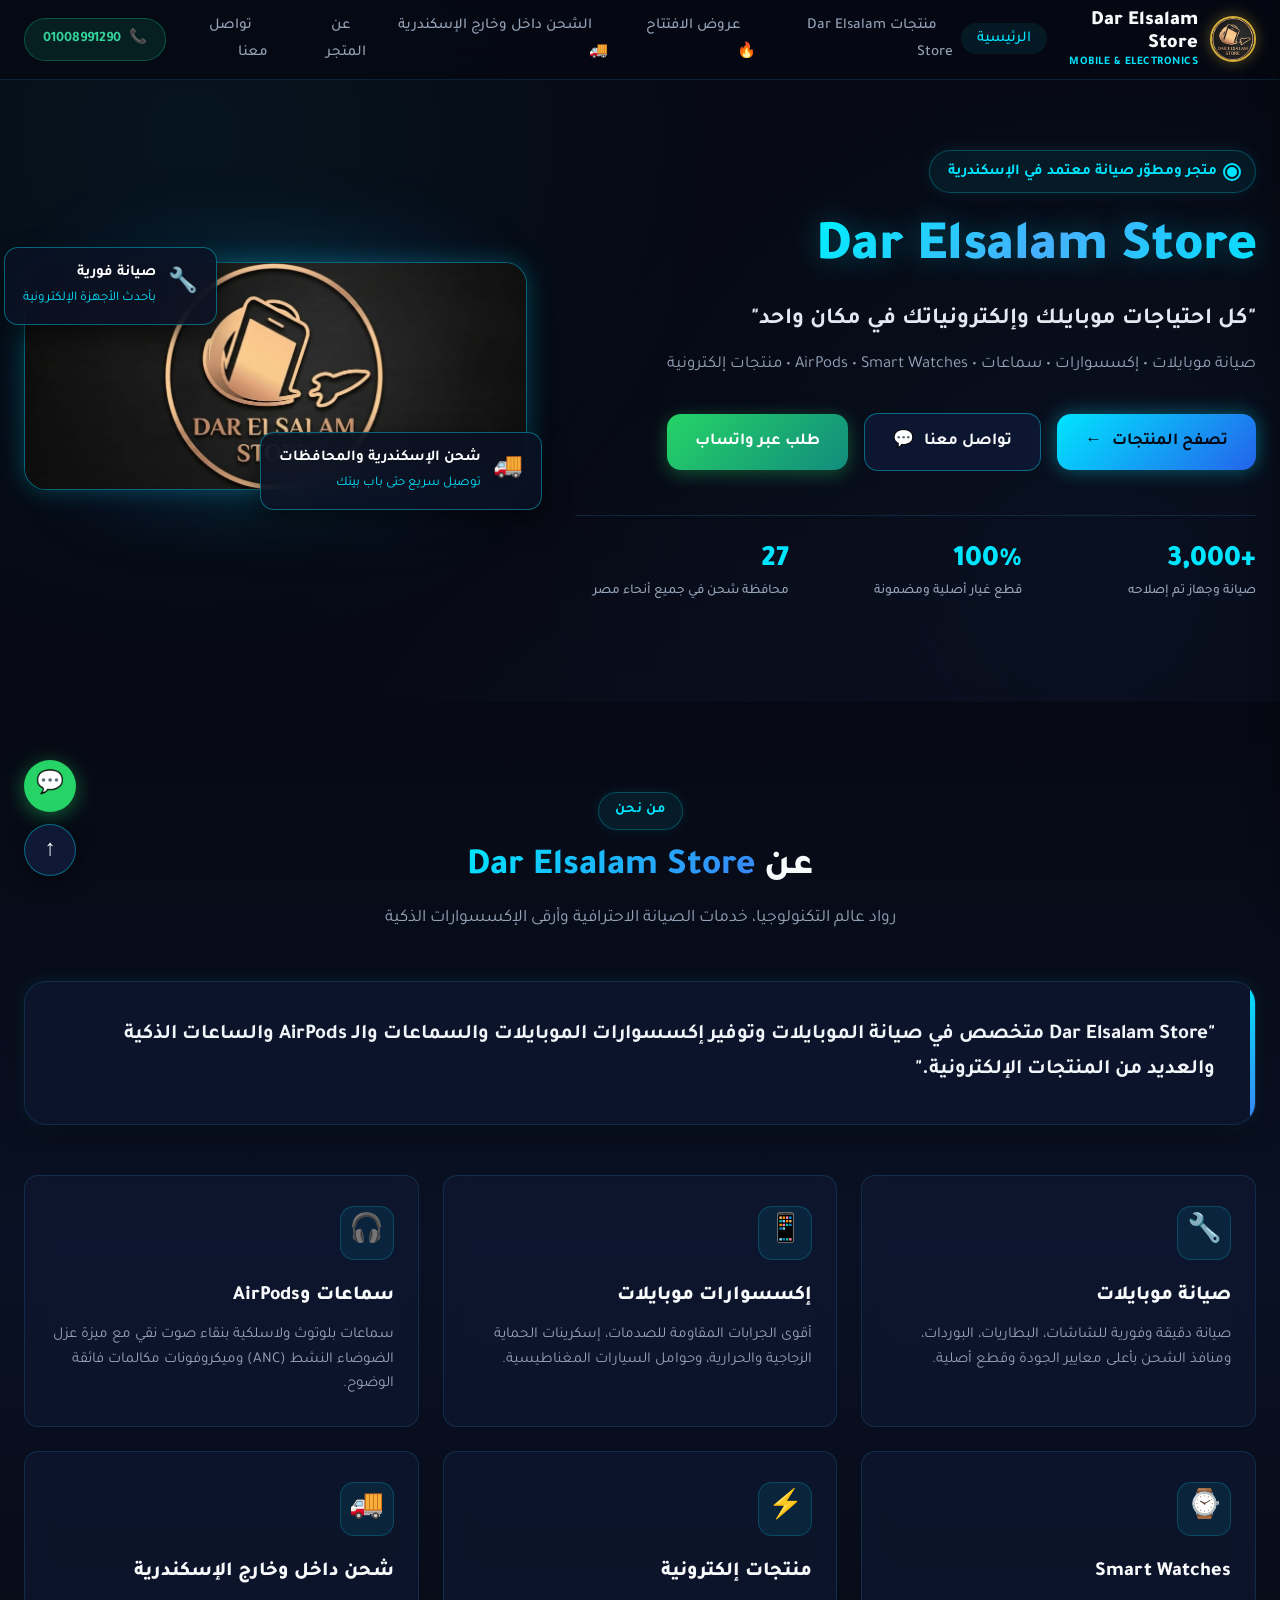
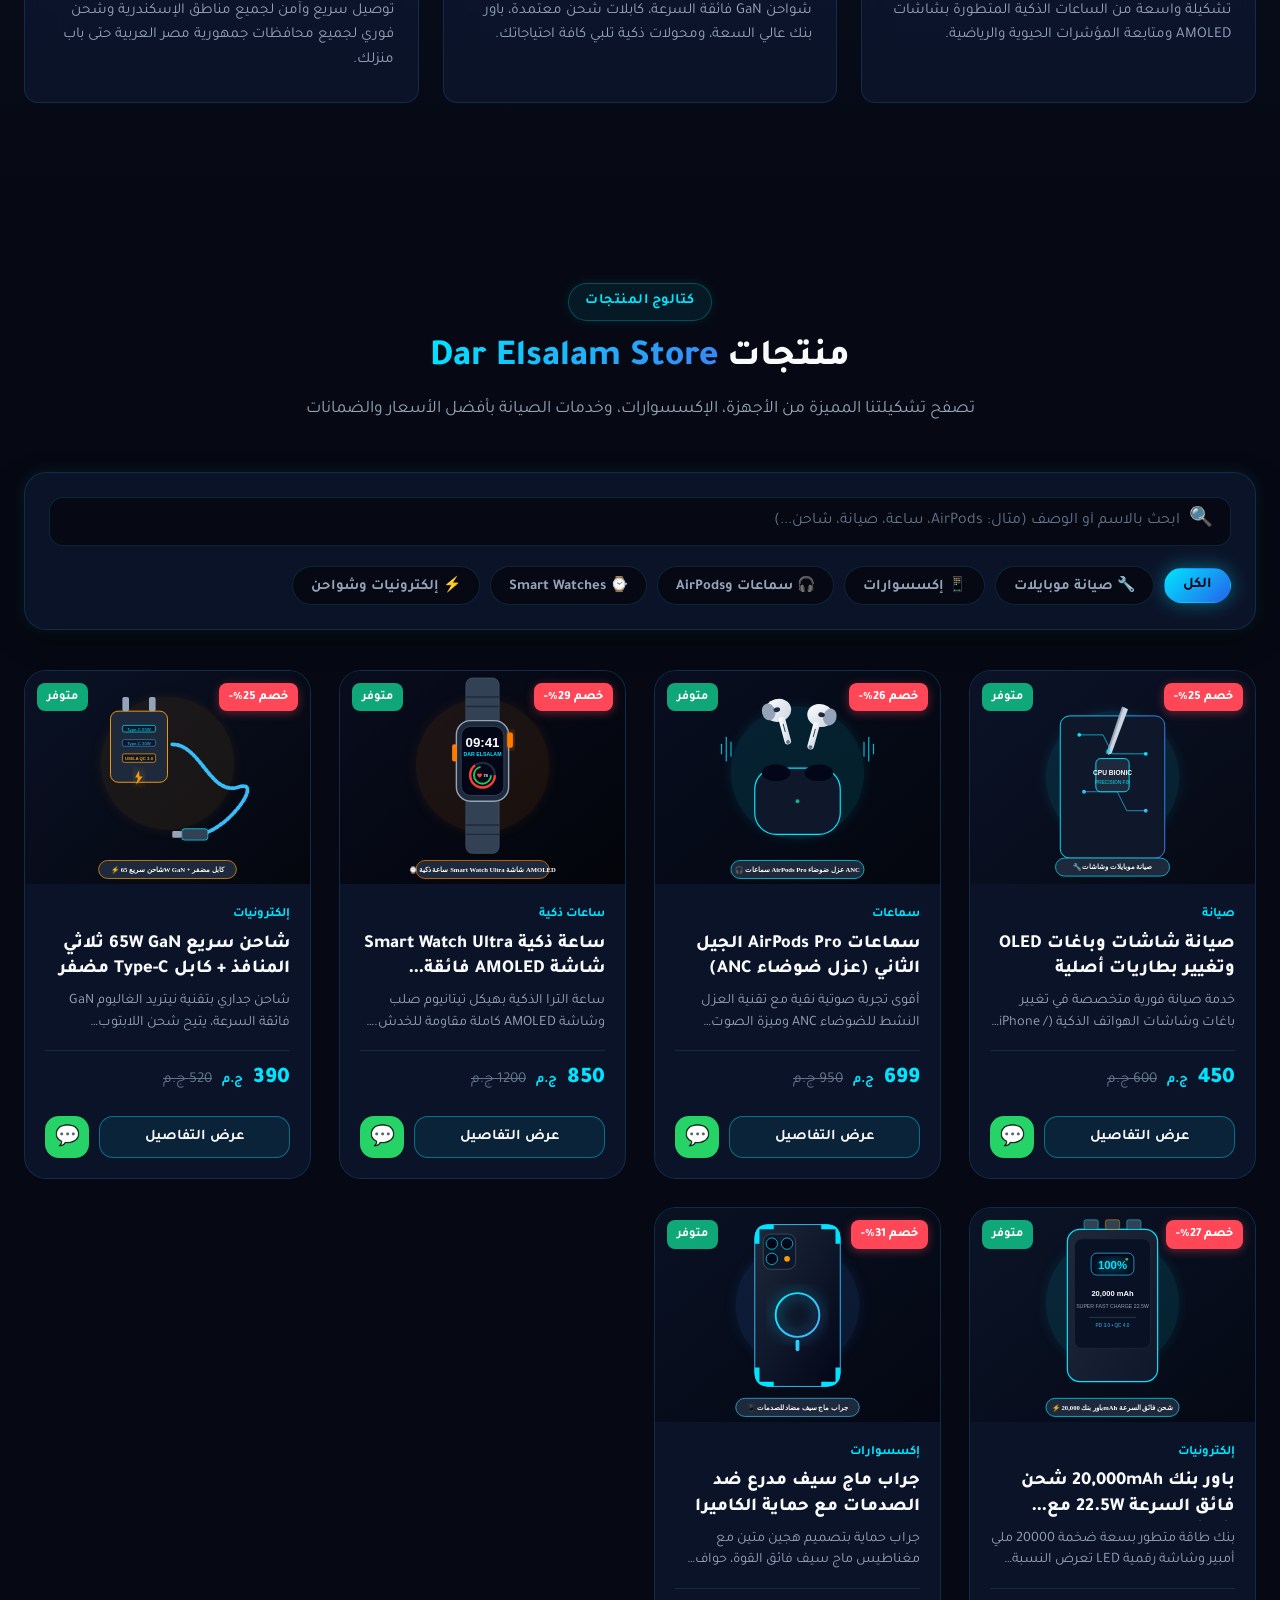
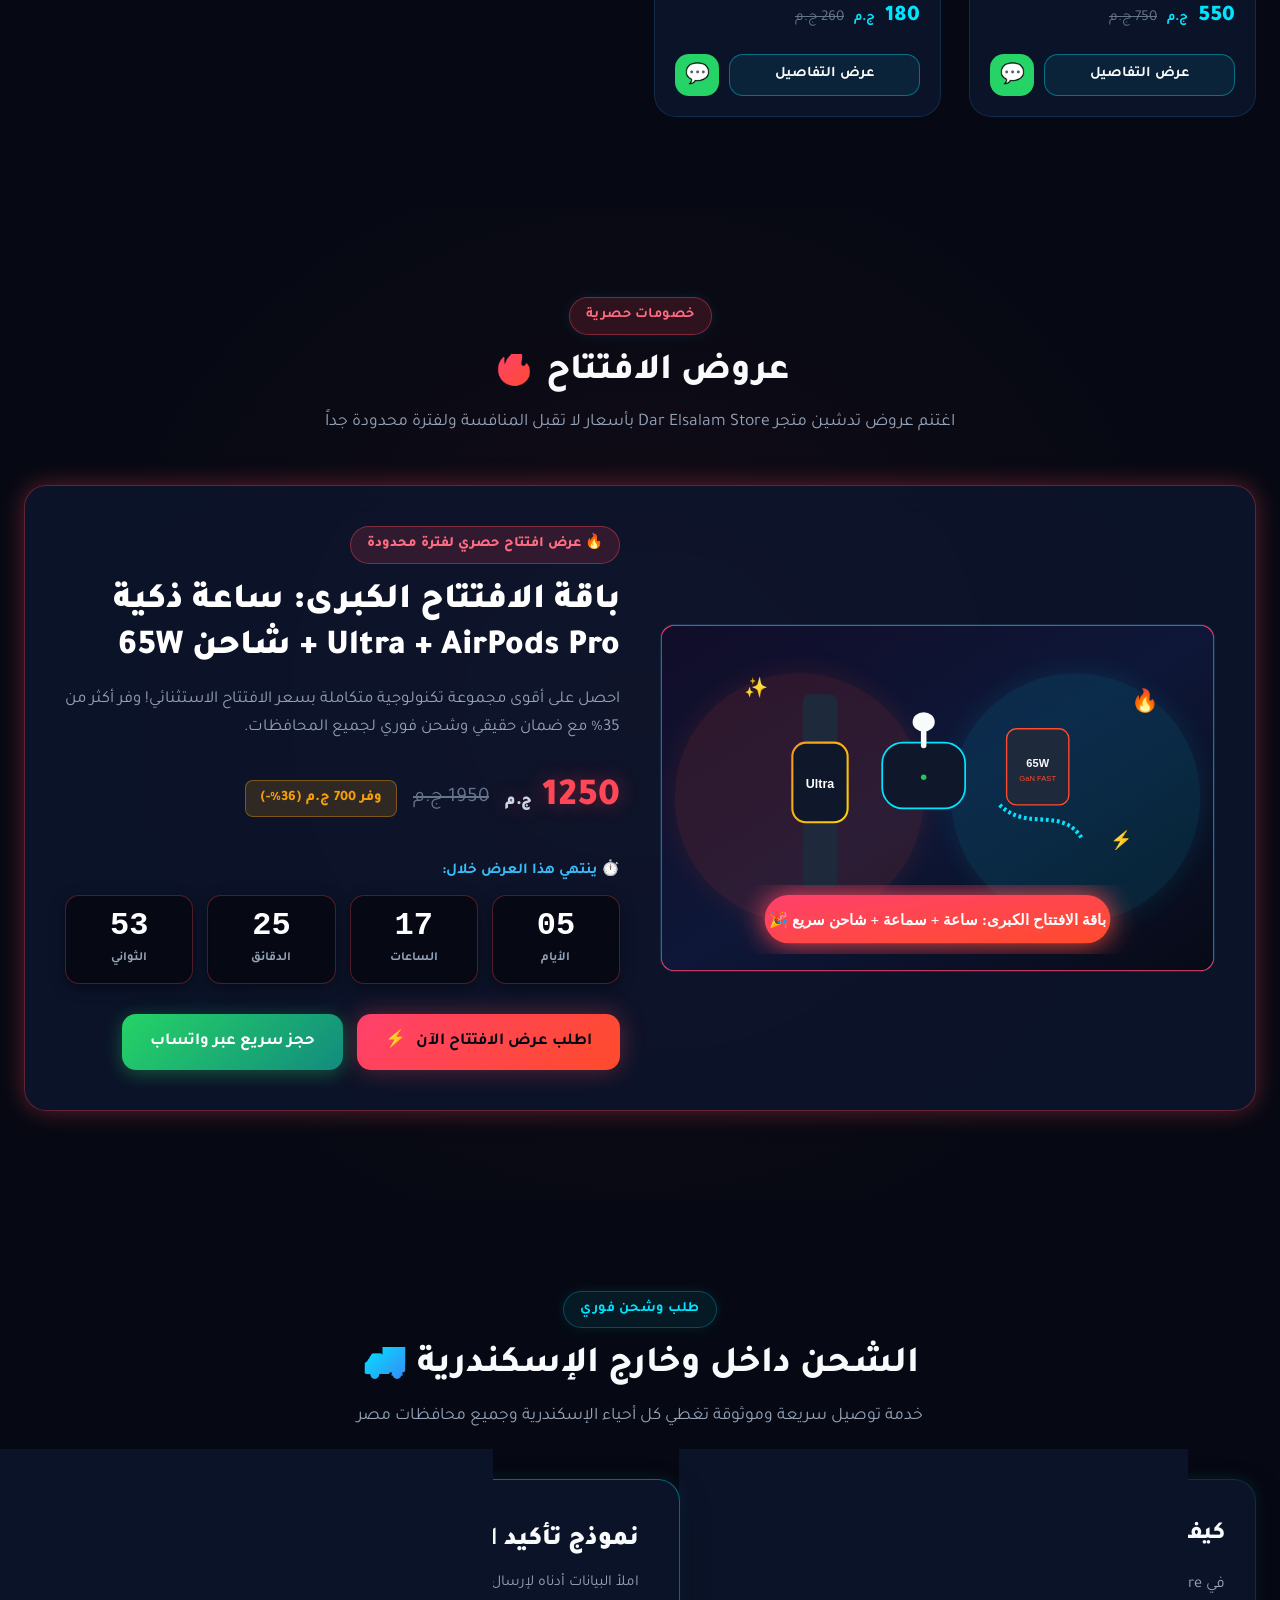
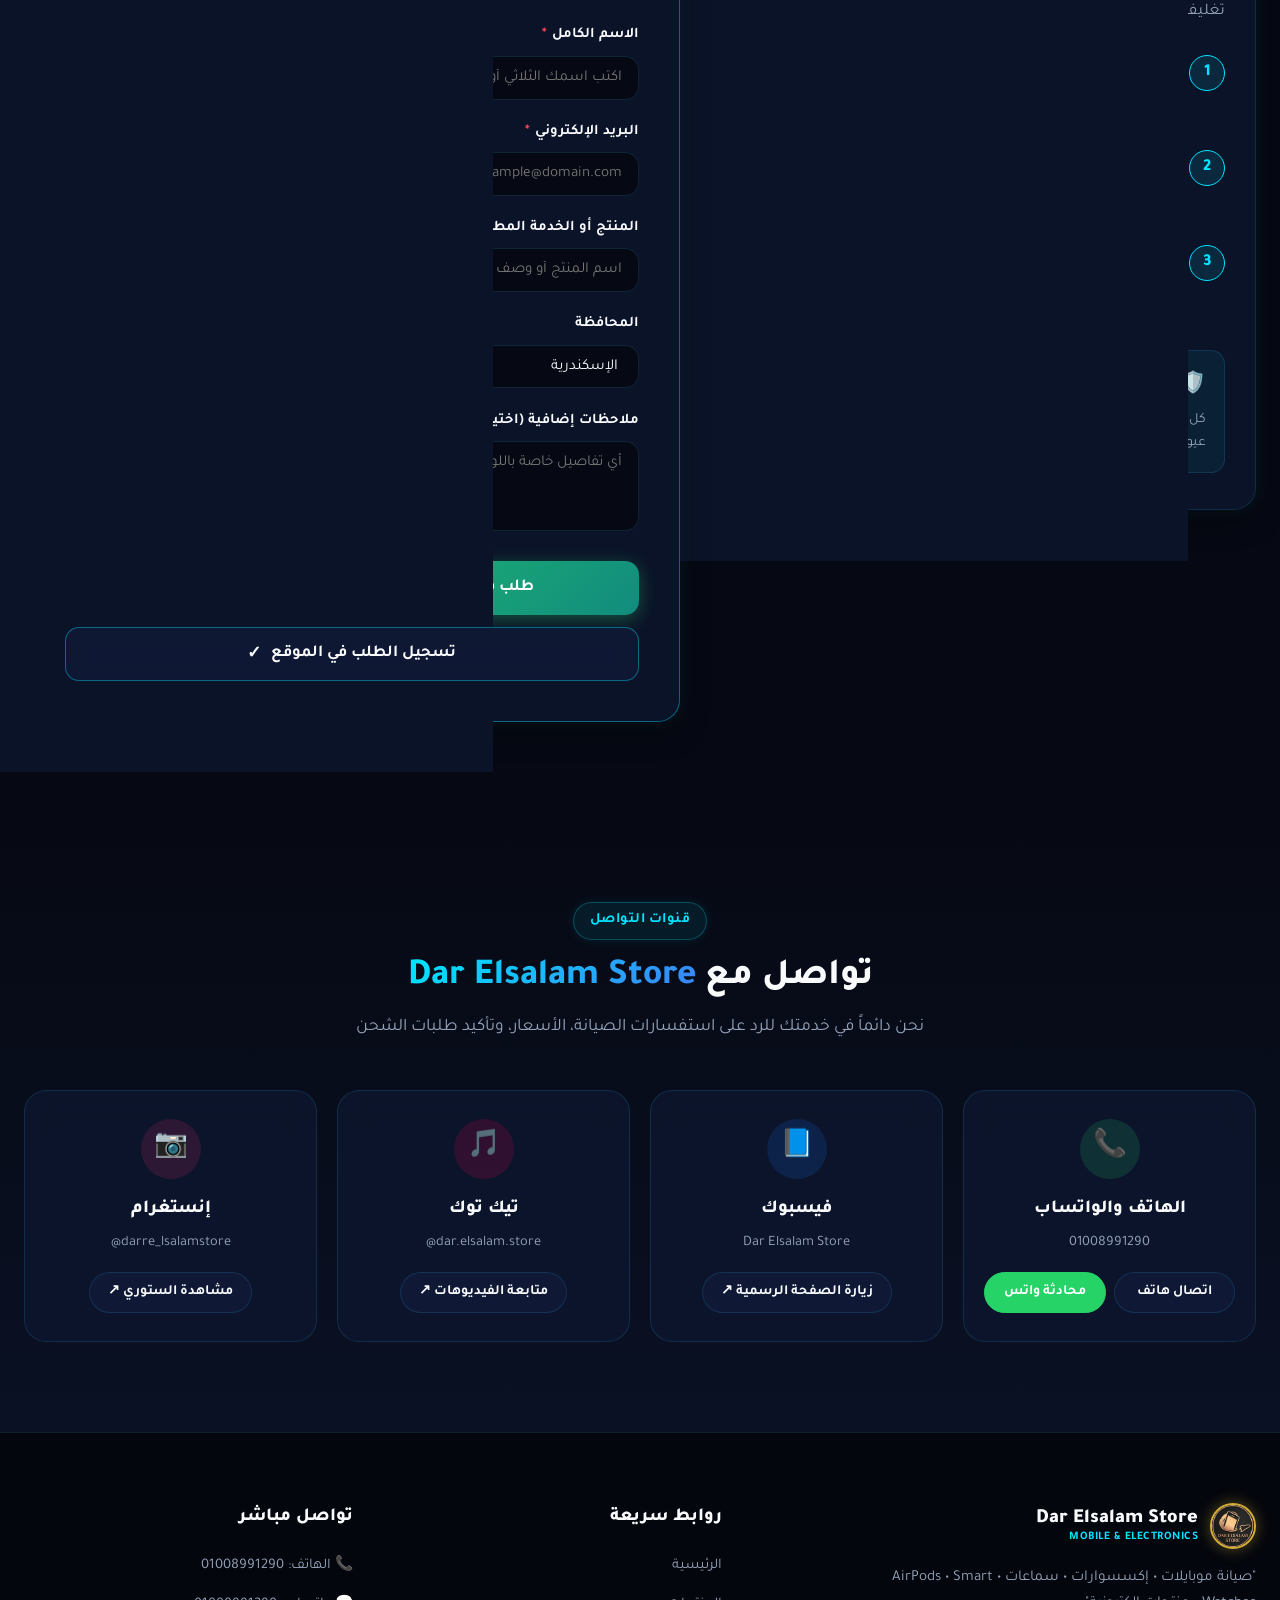
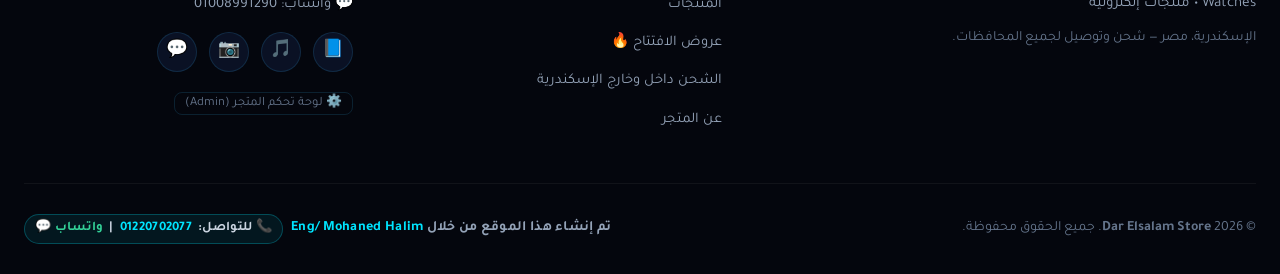
==== index.html @ 0872017d "Add files via upload" ====
<!DOCTYPE html>
<html lang="ar" dir="rtl">
<head>
  <meta charset="UTF-8">
  <meta name="viewport" content="width=device-width, initial-scale=1.0">
  <title>Dar Elsalam Store | صيانة موبايلات وإكسسوارات ومنتجات إلكترونية</title>
  <meta name="description" content="Dar Elsalam Store لصيانة الموبايلات وبيع الإكسسوارات والسماعات وAirPods والساعات الذكية والمنتجات الإلكترونية مع خدمة الشحن داخل وخارج الإسكندرية.">
  <meta name="keywords" content="صيانة موبايلات, إكسسوارات موبايل, سماعات, AirPods, ساعات ذكية, منتجات إلكترونية, الإسكندرية, دار السلام ستور, Dar Elsalam Store">
  <meta name="author" content="Dar Elsalam Store">
  <meta name="theme-color" content="#060913">

  <!-- Open Graph / Facebook / WhatsApp -->
  <meta property="og:type" content="website">
  <meta property="og:title" content="Dar Elsalam Store | متجر دار السلام للإلكترونيات وصيانة الموبايل">
  <meta property="og:description" content="كل احتياجات موبايلك وإلكترونياتك في مكان واحد. صيانة فورية، إكسسوارات، وساعات ذكية مع شحن فوري داخل وخارج الإسكندرية.">
  <meta property="og:image" content="images/logo.jpg">

  <!-- Favicon -->
  <link rel="icon" type="image/jpeg" href="images/logo-square.jpg">

  <!-- Main Stylesheet -->
  <link rel="stylesheet" href="style.css">
</head>
<body>

  <!-- ==================== STICKY HEADER & NAVIGATION ==================== -->
  <header class="site-header" id="siteHeader">
    <div class="container nav-container">
      
      <!-- Brand Logo -->
      <a href="#hero" class="brand-logo" aria-label="Dar Elsalam Store الرئيسية">
        <img src="images/logo-square.jpg" alt="Dar Elsalam Store Logo" class="brand-logo-img">
        <div class="brand-text">
          <span class="brand-title">Dar Elsalam Store</span>
          <span class="brand-subtitle">MOBILE &amp; ELECTRONICS</span>
        </div>
      </a>

      <!-- Desktop Navigation Menu -->
      <nav aria-label="القائمة الرئيسية">
        <ul class="nav-menu">
          <li><a href="#hero" class="nav-link active">الرئيسية</a></li>
          <li><a href="#products" class="nav-link">منتجات Dar Elsalam Store</a></li>
          <li><a href="#offers" class="nav-link">عروض الافتتاح 🔥</a></li>
          <li><a href="#shipping" class="nav-link">الشحن داخل وخارج الإسكندرية 🚚</a></li>
          <li><a href="#about" class="nav-link">عن المتجر</a></li>
          <li><a href="#contact" class="nav-link">تواصل معنا</a></li>
        </ul>
      </nav>

      <!-- Nav Call to Action & Hamburger -->
      <div class="nav-actions">
        <a href="tel:01008991290" class="btn-nav-call" title="اتصل بنا الآن">
          <span>📞</span>
          <span>01008991290</span>
        </a>
        <button class="hamburger-btn" id="hamburgerBtn" aria-label="فتح القائمة" aria-expanded="false">
          ☰
        </button>
      </div>

    </div>
  </header>

  <!-- Mobile Navigation Drawer -->
  <div class="mobile-nav-overlay" id="mobileNavOverlay"></div>
  <aside class="mobile-nav-drawer" id="mobileNavDrawer" aria-label="القائمة الجانبية للموبايل">
    <div class="mobile-nav-header">
      <div class="brand-logo">
        <img src="images/logo-square.jpg" alt="Dar Elsalam Store Logo" class="brand-logo-img" style="width: 38px; height: 38px;">
        <div class="brand-text">
          <span class="brand-title" style="font-size: 1.1rem;">Dar Elsalam</span>
          <span class="brand-subtitle">STORE</span>
        </div>
      </div>
      <button class="close-drawer-btn" id="closeDrawerBtn" aria-label="إغلاق القائمة">✕</button>
    </div>
    
    <ul class="mobile-nav-list">
      <li><a href="#hero" class="mobile-nav-link active">🏠 الرئيسية</a></li>
      <li><a href="#products" class="mobile-nav-link">📱 منتجات Dar Elsalam Store</a></li>
      <li><a href="#offers" class="mobile-nav-link">🔥 عروض الافتتاح</a></li>
      <li><a href="#shipping" class="mobile-nav-link">🚚 الشحن داخل وخارج الإسكندرية</a></li>
      <li><a href="#about" class="mobile-nav-link">ℹ️ عن المتجر</a></li>
      <li><a href="#contact" class="mobile-nav-link">💬 تواصل معنا</a></li>
      <li><a href="admin.html" class="mobile-nav-link" style="color: var(--accent-cyan); font-weight: 700;">⚙️ لوحة تحكم المتجر (Admin)</a></li>
    </ul>

    <div class="mobile-nav-footer">
      <a href="https://wa.me/201008991290" target="_blank" rel="noopener noreferrer" class="btn btn-whatsapp" style="width: 100%;">
        <span>واتساب المباشر</span>
      </a>
      <a href="tel:01008991290" class="btn btn-secondary" style="width: 100%;">
        <span>📞 01008991290</span>
      </a>
    </div>
  </aside>

  <!-- ==================== HERO SECTION ==================== -->
  <section class="hero-section" id="hero">
    <div class="container">
      <div class="hero-grid">
        
        <!-- Text & CTA Content -->
        <div class="hero-content">
          <div class="hero-badge-container">
            <span class="hero-pulse-dot"></span>
            <span class="hero-badge-text">متجر ومطوّر صيانة معتمد في الإسكندرية</span>
          </div>

          <h1 class="hero-title">
            <span class="hero-title-highlight">Dar Elsalam Store</span>
          </h1>

          <p class="hero-tagline">"كل احتياجات موبايلك وإلكترونياتك في مكان واحد"</p>

          <p class="hero-categories-pills">
            صيانة موبايلات • إكسسوارات • سماعات • AirPods • Smart Watches • منتجات إلكترونية
          </p>

          <div class="hero-cta-group">
            <a href="#products" class="btn btn-primary">
              <span>تصفح المنتجات</span>
              <span>←</span>
            </a>
            <a href="#contact" class="btn btn-secondary">
              <span>تواصل معنا</span>
              <span>💬</span>
            </a>
            <a href="https://wa.me/201008991290" target="_blank" rel="noopener noreferrer" class="btn btn-whatsapp" title="تواصل عبر الواتساب">
              <span>طلب عبر واتساب</span>
            </a>
          </div>

          <!-- Trust & Achievement Counters -->
          <div class="hero-stats">
            <div class="stat-item">
              <span class="stat-number" data-target="3000">+3,000</span>
              <span class="stat-label">صيانة وجهاز تم إصلاحه</span>
            </div>
            <div class="stat-item">
              <span class="stat-number">100%</span>
              <span class="stat-label">قطع غيار أصلية ومضمونة</span>
            </div>
            <div class="stat-item">
              <span class="stat-number">27</span>
              <span class="stat-label">محافظة شحن في جميع أنحاء مصر</span>
            </div>
          </div>
        </div>

        <!-- Shop Visual Showcase (Single swappable image point) -->
        <div class="hero-visual">
          <div class="hero-ambient-glow"></div>
          <div class="hero-image-wrapper">
            <!-- Official Store Brand Logo Banner -->
            <img 
              id="heroShopImage"
              src="images/logo.jpg" 
              alt="Dar Elsalam Store - الشعار الرسمي لمتجر دار السلام للإلكترونيات وصيانة الهواتف" 
              class="hero-main-img"
              loading="eager"
            >
          </div>

          <!-- Floating Interactive Badges -->
          <div class="hero-float-badge top-left">
            <span style="font-size: 1.5rem;">🔧</span>
            <div>
              <strong style="display:block; font-size: 0.95rem; color: #fff;">صيانة فورية</strong>
              <small style="color: var(--accent-cyan);">بأحدث الأجهزة الإلكترونية</small>
            </div>
          </div>

          <div class="hero-float-badge bottom-right">
            <span style="font-size: 1.5rem;">🚚</span>
            <div>
              <strong style="display:block; font-size: 0.95rem; color: #fff;">شحن الإسكندرية والمحافظات</strong>
              <small style="color: var(--accent-cyan);">توصيل سريع حتى باب بيتك</small>
            </div>
          </div>
        </div>

      </div>
    </div>
  </section>

  <!-- ==================== SHOP INFORMATION SECTION ==================== -->
  <section class="about-section" id="about">
    <div class="container">
      
      <div class="section-header">
        <span class="section-tag">من نحن</span>
        <h2 class="section-title">عن <span class="text-gradient">Dar Elsalam Store</span></h2>
        <p class="section-subtitle">رواد عالم التكنولوجيا، خدمات الصيانة الاحترافية وأرقى الإكسسوارات الذكية</p>
      </div>

      <!-- Main Summary Statement Box -->
      <div class="about-intro-box">
        <p class="about-intro-text">
          "Dar Elsalam Store متخصص في صيانة الموبايلات وتوفير إكسسوارات الموبايلات والسماعات والـ AirPods والساعات الذكية والعديد من المنتجات الإلكترونية."
        </p>
      </div>

      <!-- Feature Cards Grid -->
      <div class="about-features-grid">
        
        <div class="feature-card">
          <div class="feature-icon-box">🔧</div>
          <h3 class="feature-title">صيانة موبايلات</h3>
          <p class="feature-desc">صيانة دقيقة وفورية للشاشات، البطاريات، البوردات، ومنافذ الشحن بأعلى معايير الجودة وقطع أصلية.</p>
        </div>

        <div class="feature-card">
          <div class="feature-icon-box">📱</div>
          <h3 class="feature-title">إكسسوارات موبايلات</h3>
          <p class="feature-desc">أقوى الجرابات المقاومة للصدمات، إسكرينات الحماية الزجاجية والحرارية، وحوامل السيارات المغناطيسية.</p>
        </div>

        <div class="feature-card">
          <div class="feature-icon-box">🎧</div>
          <h3 class="feature-title">سماعات وAirPods</h3>
          <p class="feature-desc">سماعات بلوتوث ولاسلكية بنقاء صوت نقي مع ميزة عزل الضوضاء النشط (ANC) وميكروفونات مكالمات فائقة الوضوح.</p>
        </div>

        <div class="feature-card">
          <div class="feature-icon-box">⌚</div>
          <h3 class="feature-title">Smart Watches</h3>
          <p class="feature-desc">تشكيلة واسعة من الساعات الذكية المتطورة بشاشات AMOLED ومتابعة المؤشرات الحيوية والرياضية.</p>
        </div>

        <div class="feature-card">
          <div class="feature-icon-box">⚡</div>
          <h3 class="feature-title">منتجات إلكترونية</h3>
          <p class="feature-desc">شواحن GaN فائقة السرعة، كابلات شحن معتمدة، باور بنك عالي السعة، ومحولات ذكية تلبي كافة احتياجاتك.</p>
        </div>

        <div class="feature-card">
          <div class="feature-icon-box">🚚</div>
          <h3 class="feature-title">شحن داخل وخارج الإسكندرية</h3>
          <p class="feature-desc">توصيل سريع وآمن لجميع مناطق الإسكندرية وشحن فوري لجميع محافظات جمهورية مصر العربية حتى باب منزلك.</p>
        </div>

      </div>

    </div>
  </section>

  <!-- ==================== PRODUCTS CATALOG SECTION ==================== -->
  <section class="products-section" id="products">
    <div class="container">
      
      <div class="section-header">
        <span class="section-tag">كتالوج المنتجات</span>
        <h2 class="section-title">منتجات <span class="text-gradient">Dar Elsalam Store</span></h2>
        <p class="section-subtitle">تصفح تشكيلتنا المميزة من الأجهزة، الإكسسوارات، وخدمات الصيانة بأفضل الأسعار والضمانات</p>
      </div>

      <!-- Search & Filter Controls -->
      <div class="products-toolbar">
        <!-- Search Input -->
        <div class="search-box-wrapper">
          <span class="search-icon">🔍</span>
          <input 
            type="text" 
            id="productSearchInput" 
            class="search-input" 
            placeholder="ابحث بالاسم أو الوصف (مثال: AirPods، ساعة، صيانة، شاحن...)"
            aria-label="البحث عن منتج"
          >
        </div>

        <!-- Category Filter Pills -->
        <div class="category-filter-list" id="categoryPillList" role="tablist" aria-label="تصنيفات المنتجات">
          <button class="filter-pill active" data-category="all" role="tab">الكل</button>
          <button class="filter-pill" data-category="صيانة" role="tab">🔧 صيانة موبايلات</button>
          <button class="filter-pill" data-category="إكسسوارات" role="tab">📱 إكسسوارات</button>
          <button class="filter-pill" data-category="سماعات" role="tab">🎧 سماعات وAirPods</button>
          <button class="filter-pill" data-category="ساعات ذكية" role="tab">⌚ Smart Watches</button>
          <button class="filter-pill" data-category="إلكترونيات" role="tab">⚡ إلكترونيات وشواحن</button>
        </div>
      </div>

      <!-- Dynamic Products Grid (Rendered by JS) -->
      <div class="products-grid" id="productsGrid" aria-live="polite">
        <!-- Populated via script.js from localStorage/STORE_CONFIG -->
      </div>

      <!-- Empty State Container -->
      <div class="empty-state" id="emptyStateContainer" style="display: none;">
        <div class="empty-icon">🔍</div>
        <h3 class="empty-title">لم نجد منتجات مطابقة لبحثك</h3>
        <p class="empty-desc">جرب استخدام كلمات بحث مختلفة أو اضغط على تصنيف "الكل".</p>
        <button class="btn btn-secondary" id="resetFiltersBtn">إعادة ضبط الفلتر</button>
      </div>

    </div>
  </section>

  <!-- ==================== OPENING OFFERS SECTION ==================== -->
  <section class="offers-section" id="offers">
    <div class="container">
      
      <div class="section-header">
        <span class="section-tag" style="background: rgba(255, 71, 87, 0.15); border-color: rgba(255, 71, 87, 0.4); color: #ff6b81;">خصومات حصرية</span>
        <h2 class="section-title">عروض الافتتاح <span class="text-gradient" style="background: linear-gradient(135deg, #ff416c, #ff4b2b); -webkit-background-clip: text;">🔥</span></h2>
        <p class="section-subtitle">اغتنم عروض تدشين متجر Dar Elsalam Store بأسعار لا تقبل المنافسة ولفترة محدودة جداً</p>
      </div>

      <!-- Live Opening Offer Card -->
      <div class="offer-card" id="openingOfferCard">
        <div class="offer-grid">
          
          <!-- Offer Image / Media -->
          <div class="offer-visual-wrap">
            <img 
              id="offerBannerImg"
              src="images/offers/launch-offer.svg" 
              alt="عرض افتتاح Dar Elsalam Store" 
              class="hero-main-img"
              loading="lazy"
            >
          </div>

          <!-- Offer Information & Countdown -->
          <div class="offer-content">
            <div class="offer-badge-hot">
              <span>🔥 عرض افتتاح حصري لفترة محدودة</span>
            </div>

            <h3 class="offer-title" id="offerTitleText">باقة الافتتاح الكبرى: ساعة ذكية Ultra + AirPods Pro + شاحن 65W</h3>
            
            <p class="offer-description" id="offerDescriptionText">
              احصل على أقوى مجموعة تكنولوجية متكاملة بسعر الافتتاح الاستثنائي! وفر أكثر من 35% مع ضمان حقيقي وشحن فوري لجميع المحافظات.
            </p>

            <div class="offer-price-row">
              <span class="offer-new-price" id="offerNewPriceText">1,250 <small style="font-size: 1rem; color: #cbd5e1;">ج.م</small></span>
              <span class="offer-old-price" id="offerOldPriceText">1,950 ج.م</span>
              <span class="offer-save-badge" id="offerDiscountText">وفر 700 ج.م (36%-)</span>
            </div>

            <!-- Countdown Timer Container -->
            <div class="countdown-container" id="countdownArea">
              <div class="countdown-label">
                <span>⏱️ ينتهي هذا العرض خلال:</span>
              </div>
              <div class="countdown-timer" id="countdownTimerBox">
                <div class="timer-box">
                  <div class="timer-num" id="timerDays">00</div>
                  <div class="timer-unit">الأيام</div>
                </div>
                <div class="timer-box">
                  <div class="timer-num" id="timerHours">00</div>
                  <div class="timer-unit">الساعات</div>
                </div>
                <div class="timer-box">
                  <div class="timer-num" id="timerMinutes">00</div>
                  <div class="timer-unit">الدقائق</div>
                </div>
                <div class="timer-box">
                  <div class="timer-num" id="timerSeconds">00</div>
                  <div class="timer-unit">الثواني</div>
                </div>
              </div>
            </div>

            <!-- Notice displayed when countdown reaches 0 -->
            <div class="offer-expired-notice" id="offerExpiredNotice">
              <span style="font-size: 1.5rem; display: block; margin-bottom: 6px;">⏳</span>
              <strong>انتهى العرض</strong>
              <p style="font-size: 0.9rem; margin-top: 4px;">ترقبوا عروضنا الجديدة قريباً أو تواصلوا معنا للاستفسار عن التوفر.</p>
            </div>

            <!-- Action Buttons for Offer -->
            <div style="display: flex; gap: 14px; flex-wrap: wrap;">
              <a href="#shipping" class="btn btn-primary btn-offer-order" id="btnOfferOrder" style="background: linear-gradient(135deg, #ff416c, #ff4b2b); box-shadow: var(--glow-fire);">
                <span>اطلب عرض الافتتاح الآن</span>
                <span>⚡</span>
              </a>
              <a href="https://wa.me/201008991290?text=%D9%85%D8%B1%D8%AD%D8%A8%D8%A7%20Dar%20Elsalam%20Store%D8%8C%20%D8%A3%D8%B1%D9%8A%D8%AF%20%D8%AD%D8%AC%D8%B2%20%D8%B9%D8%B1%D8%B6%20%D8%A7%D9%84%D8%A7%D9%81%D8%AA%D8%AA%D8%A7%D8%AD%20%D8%A7%D9%84%D8%AD%D8%B5%D8%B1%D9%8A" target="_blank" rel="noopener noreferrer" class="btn btn-whatsapp">
                <span>حجز سريع عبر واتساب</span>
              </a>
            </div>

          </div>

        </div>
      </div>

    </div>
  </section>

  <!-- ==================== SHIPPING & ORDER FORM SECTION ==================== -->
  <section class="shipping-section" id="shipping">
    <div class="container">
      
      <div class="section-header">
        <span class="section-tag">طلب وشحن فوري</span>
        <h2 class="section-title">الشحن داخل وخارج الإسكندرية <span class="text-gradient">🚚</span></h2>
        <p class="section-subtitle">خدمة توصيل سريعة وموثوقة تغطي كل أحياء الإسكندرية وجميع محافظات مصر</p>
      </div>

      <div class="shipping-grid">
        
        <!-- Shipping Details & Guarantee Card -->
        <div class="shipping-info-card">
          <h3 class="shipping-info-title">كيف تتم معالجة وشحن طلبك؟</h3>
          <p class="shipping-info-desc">
            في Dar Elsalam Store نحرص على توصيل منتجاتك في أسرع وقت مع تغليف آمن وضمان الفحص عند الاستلام.
          </p>

          <div class="shipping-steps-list">
            <div class="shipping-step-item">
              <div class="step-number">1</div>
              <div class="step-details">
                <h4>داخل الإسكندرية</h4>
                <p>توصيل في نفس اليوم أو خلال 24 ساعة عبر مندوب المتجر المباشر مع إمكانية تجربة المنتج قبل الدفع.</p>
              </div>
            </div>

            <div class="shipping-step-item">
              <div class="step-number">2</div>
              <div class="step-details">
                <h4>جميع محافظات مصر</h4>
                <p>شحن سريع خلال 48 إلى 72 ساعة لجميع المحافظات (القاهرة، الجيزة، الدلتا، الصعيد، والقناة) عبر شركات الشحن المعتمدة.</p>
              </div>
            </div>

            <div class="shipping-step-item">
              <div class="step-number">3</div>
              <div class="step-details">
                <h4>خدمة استلام وتسليم الصيانة</h4>
                <p>نوفر خدمة استلام الموبايل من موقعك في الإسكندرية لصيانته وإعادته إليك جاهزاً مع فاتورة وضمان معتمد.</p>
              </div>
            </div>
          </div>

          <div style="margin-top: 30px; padding: 18px; border-radius: var(--radius-md); background: rgba(0, 229, 255, 0.06); border: 1px solid var(--border-subtle);">
            <div style="display: flex; align-items: center; gap: 10px; margin-bottom: 6px;">
              <span style="font-size: 1.3rem;">🛡️</span>
              <strong style="color: var(--accent-cyan);">ضمان المتجر الذهبي</strong>
            </div>
            <p style="font-size: 0.88rem; color: var(--text-secondary); line-height: 1.6;">
              كل منتج يخرج من المتجر يتم اختباره بعناية ومرفق معه فاتورة وضمان ضد عيوب الصناعة.
            </p>
          </div>
        </div>

        <!-- Professional Order Form -->
        <div class="order-form-card">
          <h3 class="form-header-title">نموذج تأكيد الطلب والشحن</h3>
          <p class="form-header-subtitle">املأ البيانات أدناه لإرسال طلبك فوراً أو إرساله مباشرة عبر الواتساب</p>

          <form id="orderForm" class="order-form" novalidate>
            
            <!-- Full Name (Required) -->
            <div class="form-group" id="groupFullName">
              <label for="orderFullName" class="form-label">
                <span>الاسم الكامل</span>
                <span class="required-star">*</span>
              </label>
              <input type="text" id="orderFullName" class="form-input" placeholder="اكتب اسمك الثلاثي أو الثنائي" required>
              <span class="form-error-msg">من فضلك أدخل الاسم الكامل</span>
            </div>

            <!-- Phone Number (Required) -->
            <div class="form-group" id="groupPhone">
              <label for="orderPhone" class="form-label">
                <span>رقم الهاتف</span>
                <span class="required-star">*</span>
              </label>
              <input type="tel" id="orderPhone" class="form-input" placeholder="01008991290" dir="ltr" style="text-align: right;" required>
              <span class="form-error-msg">من فضلك أدخل رقم هاتف صحيح (مثال: 01008991290)</span>
            </div>

            <!-- Email (Required) -->
            <div class="form-group" id="groupEmail">
              <label for="orderEmail" class="form-label">
                <span>البريد الإلكتروني</span>
                <span class="required-star">*</span>
              </label>
              <input type="email" id="orderEmail" class="form-input" placeholder="example@domain.com" dir="ltr" style="text-align: right;" required>
              <span class="form-error-msg">من فضلك أدخل بريد إلكتروني صحيح</span>
            </div>

            <!-- Quantity -->
            <div class="form-group" id="groupQuantity">
              <label for="orderQuantity" class="form-label">
                <span>الكمية</span>
              </label>
              <input type="number" id="orderQuantity" class="form-input" value="1" min="1" max="50">
            </div>

            <!-- Requested Product (Required) -->
            <div class="form-group full-width" id="groupProduct">
              <label for="orderProduct" class="form-label">
                <span>المنتج أو الخدمة المطلوبة</span>
                <span class="required-star">*</span>
              </label>
              <input type="text" id="orderProduct" class="form-input" placeholder="اسم المنتج أو وصف الصيانة المطلوبة (أو اختر من الكتالوج)" required>
              <span class="form-error-msg">من فضلك حدد المنتج المطلوب</span>
            </div>

            <!-- Governorate -->
            <div class="form-group" id="groupGov">
              <label for="orderGovernorate" class="form-label">
                <span>المحافظة</span>
              </label>
              <select id="orderGovernorate" class="form-select">
                <option value="الإسكندرية" selected>الإسكندرية</option>
                <option value="القاهرة">القاهرة</option>
                <option value="الجيزة">الجيزة</option>
                <option value="البحيرة">البحيرة</option>
                <option value="الغربية">الغربية</option>
                <option value="الدقهلية">الدقهلية</option>
                <option value="الشرقية">الشرقية</option>
                <option value="المنوفية">المنوفية</option>
                <option value="القليوبية">القليوبية</option>
                <option value="كفر الشيخ">كفر الشيخ</option>
                <option value="دمياط">دمياط</option>
                <option value="بورسعيد">بورسعيد</option>
                <option value="الإسماعيلية">الإسماعيلية</option>
                <option value="السويس">السويس</option>
                <option value="شمال سيناء">شمال سيناء</option>
                <option value="جنوب سيناء">جنوب سيناء</option>
                <option value="مطروح">مطروح</option>
                <option value="البحر الأحمر">البحر الأحمر</option>
                <option value="الوادي الجديد">الوادي الجديد</option>
                <option value="أسيوط">أسيوط</option>
                <option value="سوهاج">سوهاج</option>
                <option value="قنا">قنا</option>
                <option value="الأقصر">الأقصر</option>
                <option value="أسوان">أسوان</option>
                <option value="بني سويف">بني سويف</option>
                <option value="الفيوم">الفيوم</option>
                <option value="المنيا">المنيا</option>
              </select>
            </div>

            <!-- Detailed Address -->
            <div class="form-group" id="groupAddress">
              <label for="orderAddress" class="form-label">
                <span>العنوان بالتفصيل</span>
              </label>
              <input type="text" id="orderAddress" class="form-input" placeholder="المنطقة، اسم الشارع، رقم العقار">
            </div>

            <!-- Additional Notes -->
            <div class="form-group full-width" id="groupNotes">
              <label for="orderNotes" class="form-label">
                <span>ملاحظات إضافية (اختياري)</span>
              </label>
              <textarea id="orderNotes" class="form-textarea" placeholder="أي تفاصيل خاصة باللون، الموديل، وقت التوصيل المفضل أو مشكلة الصيانة..."></textarea>
            </div>

            <!-- Submit Action Buttons -->
            <div class="form-submit-row">
              <button type="button" id="btnSubmitWhatsApp" class="btn btn-whatsapp btn-form-whatsapp">
                <span>طلب فوري ومباشر عبر واتساب (01008991290)</span>
                <span>💬</span>
              </button>
              
              <button type="submit" id="btnSubmitLocal" class="btn btn-secondary">
                <span>تسجيل الطلب في الموقع</span>
                <span>✓</span>
              </button>
            </div>

          </form>

        </div>

      </div>

    </div>
  </section>

  <!-- ==================== CONTACT & SOCIAL LINKS SECTION ==================== -->
  <section class="contact-section" id="contact">
    <div class="container">
      
      <div class="section-header">
        <span class="section-tag">قنوات التواصل</span>
        <h2 class="section-title">تواصل مع <span class="text-gradient">Dar Elsalam Store</span></h2>
        <p class="section-subtitle">نحن دائماً في خدمتك للرد على استفسارات الصيانة، الأسعار، وتأكيد طلبات الشحن</p>
      </div>

      <div class="contact-grid">
        
        <!-- Phone & WhatsApp Card -->
        <div class="contact-card whatsapp-card">
          <div class="contact-icon-circle whatsapp-icon-bg">📞</div>
          <h3 class="contact-platform">الهاتف والواتساب</h3>
          <p class="contact-handle">01008991290</p>
          <div style="display: flex; gap: 8px; margin-top: auto; width: 100%;">
            <a href="tel:01008991290" class="contact-action-btn" style="flex: 1;">اتصال هاتف</a>
            <a href="https://wa.me/201008991290" target="_blank" rel="noopener noreferrer" class="contact-action-btn" style="flex: 1; background: #25d366; color: #fff; border-color: #25d366;">محادثة واتس</a>
          </div>
        </div>

        <!-- Facebook Card -->
        <div class="contact-card facebook-card">
          <div class="contact-icon-circle facebook-icon-bg">📘</div>
          <h3 class="contact-platform">فيسبوك</h3>
          <p class="contact-handle">Dar Elsalam Store</p>
          <a href="https://www.facebook.com/share/1CyNiEFztG/" target="_blank" rel="noopener noreferrer" class="contact-action-btn">
            زيارة الصفحة الرسمية ↗
          </a>
        </div>

        <!-- TikTok Card -->
        <div class="contact-card tiktok-card">
          <div class="contact-icon-circle tiktok-icon-bg">🎵</div>
          <h3 class="contact-platform">تيك توك</h3>
          <p class="contact-handle">@dar.elsalam.store</p>
          <a href="https://www.tiktok.com/@dar.elsalam.store" target="_blank" rel="noopener noreferrer" class="contact-action-btn">
            متابعة الفيديوهات ↗
          </a>
        </div>

        <!-- Instagram Card -->
        <div class="contact-card instagram-card">
          <div class="contact-icon-circle instagram-icon-bg">📷</div>
          <h3 class="contact-platform">إنستغرام</h3>
          <p class="contact-handle">@darre_lsalamstore</p>
          <a href="https://www.instagram.com/darre_lsalamstore?utm_source=qr&amp;stkn=aDl4OXQ3eTl4a20=" target="_blank" rel="noopener noreferrer" class="contact-action-btn">
            مشاهدة الستوري ↗
          </a>
        </div>

      </div>

    </div>
  </section>

  <!-- ==================== FOOTER ==================== -->
  <footer class="site-footer">
    <div class="container">
      
      <div class="footer-top">
        
        <!-- Brand Summary Column -->
        <div>
          <div class="brand-logo">
            <img src="images/logo-square.jpg" alt="Dar Elsalam Store Logo" class="brand-logo-img">
            <div class="brand-text">
              <span class="brand-title">Dar Elsalam Store</span>
              <span class="brand-subtitle">MOBILE &amp; ELECTRONICS</span>
            </div>
          </div>
          <p class="footer-brand-desc">
            "صيانة موبايلات • إكسسوارات • سماعات • AirPods • Smart Watches • منتجات إلكترونية"
          </p>
          <p style="font-size: 0.88rem; color: var(--text-muted); margin-top: 10px;">
            الإسكندرية، مصر — شحن وتوصيل لجميع المحافظات.
          </p>
        </div>

        <!-- Quick Links Column -->
        <div>
          <h4 class="footer-col-title">روابط سريعة</h4>
          <ul class="footer-links">
            <li><a href="#hero" class="footer-link">الرئيسية</a></li>
            <li><a href="#products" class="footer-link">المنتجات</a></li>
            <li><a href="#offers" class="footer-link">عروض الافتتاح 🔥</a></li>
            <li><a href="#shipping" class="footer-link">الشحن داخل وخارج الإسكندرية</a></li>
            <li><a href="#about" class="footer-link">عن المتجر</a></li>
          </ul>
        </div>

        <!-- Contact & Social Column -->
        <div>
          <h4 class="footer-col-title">تواصل مباشر</h4>
          <ul class="footer-links">
            <li><a href="tel:01008991290" class="footer-link">📞 الهاتف: 01008991290</a></li>
            <li><a href="https://wa.me/201008991290" target="_blank" rel="noopener noreferrer" class="footer-link">💬 واتساب: 01008991290</a></li>
          </ul>
          <div class="footer-social-icons">
            <a href="https://www.facebook.com/share/1CyNiEFztG/" target="_blank" rel="noopener noreferrer" class="social-icon-btn" title="Facebook" aria-label="فيسبوك">📘</a>
            <a href="https://www.tiktok.com/@dar.elsalam.store" target="_blank" rel="noopener noreferrer" class="social-icon-btn" title="TikTok" aria-label="تيك توك">🎵</a>
            <a href="https://www.instagram.com/darre_lsalamstore?utm_source=qr&amp;stkn=aDl4OXQ3eTl4a20=" target="_blank" rel="noopener noreferrer" class="social-icon-btn" title="Instagram" aria-label="إنستغرام">📷</a>
            <a href="https://wa.me/201008991290" target="_blank" rel="noopener noreferrer" class="social-icon-btn" title="WhatsApp" aria-label="واتساب">💬</a>
          </div>
          <div style="margin-top: 18px;">
            <a href="admin.html" class="admin-shortcut-btn" title="لوحة التحكم">⚙️ لوحة تحكم المتجر (Admin)</a>
          </div>
        </div>

      </div>

      <!-- Bottom Credits -->
      <div class="footer-bottom">
        <div class="footer-copy">
          &copy; <span id="currentYear"></span> <strong>Dar Elsalam Store</strong>. جميع الحقوق محفوظة.
        </div>
        <div class="footer-credit">
          <span>تم إنشاء هذا الموقع من خلال <strong>Eng/ Mohaned Halim</strong></span>
          <span class="dev-contact-badge">
            <span>📞 للتواصل:</span>
            <a href="tel:01220702077" class="dev-phone-link" dir="ltr" title="اتصال مباشر">01220702077</a>
            <span>|</span>
            <a href="https://wa.me/201220702077" target="_blank" rel="noopener noreferrer" class="dev-wa-link" title="محادثة واتساب مباشرة">واتساب 💬</a>
          </span>
        </div>
      </div>

    </div>
  </footer>

  <!-- ==================== PRODUCT DETAILS MODAL ==================== -->
  <div class="modal-backdrop" id="productModal" role="dialog" aria-modal="true" aria-hidden="true">
    <div class="modal-container">
      <button class="modal-close-btn" id="modalCloseBtn" aria-label="إغلاق النافذة">✕</button>
      <div class="modal-body">
        
        <!-- Modal Image Container -->
        <div class="modal-img-wrap">
          <img id="modalProductImg" src="" alt="صورة المنتج" class="modal-img">
        </div>

        <!-- Modal Details Info -->
        <div class="modal-details">
          <span class="modal-category" id="modalProductCategory">التصنيف</span>
          <h3 class="modal-title" id="modalProductName">اسم المنتج</h3>

          <div class="modal-price-row">
            <span class="modal-price" id="modalProductPrice">0 ج.م</span>
            <span class="modal-old-price" id="modalProductOldPrice"></span>
            <span class="badge-stock in-stock" id="modalProductStock">متوفر في المتجر</span>
          </div>

          <p class="modal-description" id="modalProductDescription">وصف المنتج الكامل...</p>

          <h4 class="modal-spec-title">أبرز المواصفات والمميزات:</h4>
          <ul class="modal-features-list" id="modalProductFeatures">
            <!-- Populated dynamically via JS -->
          </ul>

          <div class="modal-actions">
            <button class="btn btn-whatsapp" id="modalOrderWhatsAppBtn" style="width: 100%;">
              <span>اطلب هذا المنتج عبر واتساب</span>
              <span>💬</span>
            </button>
            <button class="btn btn-secondary" id="modalFillFormBtn" style="width: 100%;">
              <span>الانتقال لنموذج الشحن السريع</span>
              <span>🚚</span>
            </button>
          </div>

        </div>

      </div>
    </div>
  </div>

  <!-- ==================== FLOATING QUICK BUTTONS ==================== -->
  <div class="floating-actions">
    <!-- Floating WhatsApp Button -->
    <a href="https://wa.me/201008991290" target="_blank" rel="noopener noreferrer" class="floating-btn btn-float-whatsapp" title="تواصل عبر الواتساب" aria-label="واتساب">
      💬
    </a>
    <!-- Scroll To Top Button -->
    <button class="floating-btn btn-scroll-top" id="scrollTopBtn" title="العودة لأعلى الصفحة" aria-label="لأعلى الصفحة">
      ↑
    </button>
  </div>

  <!-- Toast Notification Container -->
  <div class="toast-container" id="toastContainer"></div>

  <!-- Main JavaScript File -->
  <script src="script.js"></script>
</body>
</html>
---- style.css ----
/* ==========================================================================
   DAR ELSALAM STORE - Official Stylesheet (Pure CSS3)
   Aesthetic: Premium Futuristic Cyber-Tech / Dark Navy & Glowing Cyan
   Language & Layout: Arabic Native RTL (Right-to-Left)
   No external frameworks (Pure Vanilla CSS)
   ========================================================================== */

/* --- 1. Fonts & Custom Properties (CSS Variables) --- */
@import url('https://fonts.googleapis.com/css2?family=Tajawal:wght@300;400;500;700;800;900&display=swap');

:root {
  /* Color Palette */
  --bg-primary: #060913;
  --bg-secondary: #0a1124;
  --bg-tertiary: #0f1936;
  --bg-card: rgba(14, 23, 49, 0.75);
  --bg-card-hover: rgba(20, 33, 70, 0.9);
  --bg-glass: rgba(10, 17, 36, 0.85);

  /* Modern Accents & Glowing Colors */
  --accent-cyan: #00e5ff;
  --accent-cyan-light: #67e8f9;
  --accent-blue: #3b82f6;
  --accent-electric: #2563eb;
  --accent-indigo: #6366f1;
  --accent-fire: #ff4757;
  --accent-gold: #f59e0b;
  --accent-green: #10b981;

  /* Typography Colors */
  --text-primary: #f8fafc;
  --text-secondary: #94a3b8;
  --text-muted: #64748b;
  --text-cyan: #38bdf8;

  /* Glassmorphic Borders & Highlights */
  --border-subtle: rgba(56, 189, 248, 0.15);
  --border-accent: rgba(0, 229, 255, 0.4);
  --border-glow: rgba(0, 229, 255, 0.7);

  /* Shadows & Glows */
  --glow-cyan: 0 0 25px rgba(0, 229, 255, 0.25);
  --glow-card: 0 10px 30px -5px rgba(0, 0, 0, 0.5), 0 0 15px rgba(0, 229, 255, 0.1);
  --glow-button: 0 0 20px rgba(0, 229, 255, 0.4);
  --glow-fire: 0 0 25px rgba(255, 71, 87, 0.35);

  /* Layout & Dimensions */
  --header-height: 80px;
  --container-max-width: 1280px;
  --radius-sm: 8px;
  --radius-md: 14px;
  --radius-lg: 22px;
  --radius-full: 9999px;

  /* Transitions */
  --transition-fast: 0.2s ease;
  --transition-normal: 0.3s cubic-bezier(0.4, 0, 0.2, 1);
  --transition-slow: 0.5s cubic-bezier(0.4, 0, 0.2, 1);
}

/* --- 2. CSS Reset & Global Layout --- */
*, *::before, *::after {
  box-sizing: border-box;
  margin: 0;
  padding: 0;
  -webkit-tap-highlight-color: transparent;
}

html {
  direction: rtl;
  text-align: right;
  scroll-behavior: smooth;
  font-size: 16px;
}

body {
  font-family: 'Tajawal', -apple-system, BlinkMacSystemFont, 'Segoe UI', Roboto, 'Noto Sans Arabic', sans-serif;
  background-color: var(--bg-primary);
  background-image: 
    radial-gradient(circle at 15% 15%, rgba(0, 229, 255, 0.05) 0%, transparent 40%),
    radial-gradient(circle at 85% 65%, rgba(59, 130, 246, 0.06) 0%, transparent 45%),
    radial-gradient(circle at 50% 90%, rgba(99, 102, 241, 0.04) 0%, transparent 40%);
  background-attachment: fixed;
  color: var(--text-primary);
  line-height: 1.65;
  overflow-x: hidden;
  min-height: 100vh;
}

/* Custom Scrollbar */
::-webkit-scrollbar {
  width: 10px;
}
::-webkit-scrollbar-track {
  background: var(--bg-primary);
}
::-webkit-scrollbar-thumb {
  background: var(--bg-tertiary);
  border-radius: var(--radius-full);
  border: 2px solid var(--bg-primary);
}
::-webkit-scrollbar-thumb:hover {
  background: var(--accent-blue);
}

a {
  color: inherit;
  text-decoration: none;
  transition: color var(--transition-fast);
}

button {
  cursor: pointer;
  border: none;
  outline: none;
  font-family: inherit;
  background: none;
}

img, svg {
  display: block;
  max-width: 100%;
  height: auto;
}

/* Containers */
.container {
  width: 100%;
  max-width: var(--container-max-width);
  margin-left: auto;
  margin-right: auto;
  padding-left: 24px;
  padding-right: 24px;
}

/* Section Header Typography */
.section-header {
  text-align: center;
  margin-bottom: 48px;
  position: relative;
}

.section-tag {
  display: inline-flex;
  align-items: center;
  gap: 8px;
  padding: 6px 16px;
  border-radius: var(--radius-full);
  background: rgba(0, 229, 255, 0.08);
  border: 1px solid rgba(0, 229, 255, 0.25);
  color: var(--accent-cyan);
  font-size: 0.9rem;
  font-weight: 700;
  margin-bottom: 14px;
  letter-spacing: 0.5px;
  box-shadow: 0 0 12px rgba(0, 229, 255, 0.1);
}

.section-title {
  font-size: 2.3rem;
  font-weight: 800;
  color: var(--text-primary);
  margin-bottom: 12px;
  line-height: 1.3;
}

.section-title .text-gradient {
  background: linear-gradient(135deg, var(--accent-cyan) 0%, var(--accent-blue) 100%);
  -webkit-background-clip: text;
  -webkit-text-fill-color: transparent;
}

.section-subtitle {
  font-size: 1.1rem;
  color: var(--text-secondary);
  max-width: 680px;
  margin: 0 auto;
}

/* --- 3. Sticky Navigation Bar --- */
.site-header {
  position: sticky;
  top: 0;
  left: 0;
  right: 0;
  height: var(--header-height);
  background: rgba(6, 9, 19, 0.85);
  backdrop-filter: blur(18px);
  -webkit-backdrop-filter: blur(18px);
  border-bottom: 1px solid var(--border-subtle);
  z-index: 1000;
  transition: background-color var(--transition-normal), border-color var(--transition-normal);
}

.site-header.scrolled {
  background: rgba(6, 9, 19, 0.95);
  border-bottom: 1px solid var(--border-accent);
  box-shadow: 0 4px 20px rgba(0, 0, 0, 0.6);
}

.nav-container {
  display: flex;
  align-items: center;
  justify-content: space-between;
  height: 100%;
}

/* Brand Logo */
.brand-logo {
  display: flex;
  align-items: center;
  gap: 12px;
  font-weight: 800;
  font-size: 1.35rem;
  color: var(--text-primary);
}

.logo-badge {
  width: 44px;
  height: 44px;
  border-radius: var(--radius-md);
  background: linear-gradient(135deg, var(--accent-cyan) 0%, var(--accent-electric) 100%);
  display: flex;
  align-items: center;
  justify-content: center;
  font-size: 1.4rem;
  box-shadow: var(--glow-button);
  transition: transform var(--transition-normal);
}

.brand-logo-img {
  width: 46px;
  height: 46px;
  border-radius: 50%;
  object-fit: cover;
  border: 2px solid #d4af37;
  box-shadow: 0 0 15px rgba(212, 175, 55, 0.4);
  transition: transform var(--transition-normal), box-shadow var(--transition-normal);
  background-color: #060913;
  flex-shrink: 0;
}

.brand-logo:hover .logo-badge {
  transform: rotate(-10deg) scale(1.05);
}

.brand-logo:hover .brand-logo-img {
  transform: rotate(6deg) scale(1.08);
  box-shadow: 0 0 25px rgba(212, 175, 55, 0.65);
}

.brand-text {
  display: flex;
  flex-direction: column;
  line-height: 1.15;
}

.brand-title {
  font-weight: 900;
  color: var(--text-primary);
  font-size: 1.25rem;
}

.brand-subtitle {
  font-size: 0.72rem;
  color: var(--accent-cyan);
  font-weight: 600;
  letter-spacing: 0.5px;
}

/* Desktop Nav Menu */
.nav-menu {
  display: flex;
  align-items: center;
  list-style: none;
  gap: 8px;
}

.nav-link {
  padding: 8px 16px;
  border-radius: var(--radius-full);
  font-weight: 500;
  color: var(--text-secondary);
  font-size: 0.95rem;
  transition: all var(--transition-fast);
  position: relative;
}

.nav-link:hover, .nav-link.active {
  color: var(--accent-cyan);
  background: rgba(0, 229, 255, 0.08);
}

.nav-actions {
  display: flex;
  align-items: center;
  gap: 12px;
}

.btn-nav-call {
  display: inline-flex;
  align-items: center;
  gap: 8px;
  padding: 9px 18px;
  border-radius: var(--radius-full);
  background: rgba(16, 185, 129, 0.12);
  border: 1px solid rgba(16, 185, 129, 0.35);
  color: #34d399;
  font-weight: 700;
  font-size: 0.9rem;
  transition: all var(--transition-fast);
}

.btn-nav-call:hover {
  background: #10b981;
  color: #ffffff;
  box-shadow: 0 0 15px rgba(16, 185, 129, 0.4);
  transform: translateY(-2px);
}

/* Hamburger Menu Button */
.hamburger-btn {
  display: none;
  width: 44px;
  height: 44px;
  border-radius: var(--radius-md);
  background: var(--bg-tertiary);
  border: 1px solid var(--border-subtle);
  color: var(--text-primary);
  align-items: center;
  justify-content: center;
  font-size: 1.3rem;
  transition: all var(--transition-fast);
}

.hamburger-btn:hover {
  background: rgba(0, 229, 255, 0.1);
  border-color: var(--accent-cyan);
}

/* Mobile Nav Drawer */
.mobile-nav-overlay {
  position: fixed;
  inset: 0;
  background: rgba(3, 5, 12, 0.7);
  backdrop-filter: blur(8px);
  z-index: 1050;
  opacity: 0;
  pointer-events: none;
  transition: opacity var(--transition-normal);
}

.mobile-nav-overlay.open {
  opacity: 1;
  pointer-events: auto;
}

.mobile-nav-drawer {
  position: fixed;
  top: 0;
  bottom: 0;
  right: -320px;
  width: 300px;
  background: var(--bg-secondary);
  border-left: 1px solid var(--border-subtle);
  z-index: 1100;
  padding: 30px 24px;
  display: flex;
  flex-direction: column;
  box-shadow: -10px 0 30px rgba(0, 0, 0, 0.7);
  transition: right var(--transition-normal);
  overflow-y: auto;
}

.mobile-nav-drawer.open {
  right: 0;
}

.mobile-nav-header {
  display: flex;
  align-items: center;
  justify-content: space-between;
  margin-bottom: 30px;
  padding-bottom: 16px;
  border-bottom: 1px solid var(--border-subtle);
}

.close-drawer-btn {
  width: 36px;
  height: 36px;
  border-radius: var(--radius-sm);
  background: var(--bg-tertiary);
  color: var(--text-secondary);
  display: flex;
  align-items: center;
  justify-content: center;
  font-size: 1.2rem;
  transition: all var(--transition-fast);
}

.close-drawer-btn:hover {
  color: var(--text-primary);
  background: var(--accent-fire);
}

.mobile-nav-list {
  list-style: none;
  display: flex;
  flex-direction: column;
  gap: 12px;
}

.mobile-nav-link {
  display: flex;
  align-items: center;
  gap: 12px;
  padding: 12px 16px;
  border-radius: var(--radius-md);
  color: var(--text-secondary);
  font-weight: 600;
  font-size: 1rem;
  transition: all var(--transition-fast);
}

.mobile-nav-link:hover, .mobile-nav-link.active {
  background: rgba(0, 229, 255, 0.1);
  color: var(--accent-cyan);
  border-right: 3px solid var(--accent-cyan);
}

.mobile-nav-footer {
  margin-top: auto;
  padding-top: 24px;
  border-top: 1px solid var(--border-subtle);
  display: flex;
  flex-direction: column;
  gap: 12px;
}

/* --- 4. Hero Section --- */
.hero-section {
  position: relative;
  padding: 70px 0 100px;
  overflow: hidden;
}

.hero-grid {
  display: grid;
  grid-template-columns: 1.15fr 0.85fr;
  align-items: center;
  gap: 48px;
}

.hero-badge-container {
  display: inline-flex;
  align-items: center;
  gap: 10px;
  padding: 8px 18px;
  background: rgba(0, 229, 255, 0.07);
  border: 1px solid rgba(0, 229, 255, 0.25);
  border-radius: var(--radius-full);
  margin-bottom: 24px;
  box-shadow: 0 0 16px rgba(0, 229, 255, 0.1);
}

.hero-pulse-dot {
  width: 10px;
  height: 10px;
  background-color: var(--accent-cyan);
  border-radius: 50%;
  position: relative;
}

.hero-pulse-dot::after {
  content: '';
  position: absolute;
  inset: -4px;
  border-radius: 50%;
  border: 2px solid var(--accent-cyan);
  animation: pulseRipple 1.8s infinite;
}

@keyframes pulseRipple {
  0% { transform: scale(0.8); opacity: 1; }
  100% { transform: scale(2.2); opacity: 0; }
}

.hero-badge-text {
  font-size: 0.95rem;
  font-weight: 700;
  color: var(--accent-cyan);
}

.hero-title {
  font-size: 3.5rem;
  font-weight: 900;
  line-height: 1.2;
  margin-bottom: 20px;
  letter-spacing: -0.5px;
}

.hero-title-highlight {
  background: linear-gradient(135deg, #00f2fe 0%, #4facfe 50%, #00e5ff 100%);
  -webkit-background-clip: text;
  -webkit-text-fill-color: transparent;
  display: inline-block;
  text-shadow: 0 0 30px rgba(0, 229, 255, 0.3);
}

.hero-tagline {
  font-size: 1.45rem;
  font-weight: 700;
  color: #e2e8f0;
  margin-bottom: 14px;
  line-height: 1.4;
}

.hero-categories-pills {
  font-size: 1.05rem;
  color: var(--text-secondary);
  line-height: 1.7;
  margin-bottom: 34px;
  max-width: 620px;
}

.hero-cta-group {
  display: flex;
  align-items: center;
  flex-wrap: wrap;
  gap: 16px;
  margin-bottom: 44px;
}

/* Buttons */
.btn {
  display: inline-flex;
  align-items: center;
  justify-content: center;
  gap: 10px;
  padding: 14px 28px;
  border-radius: var(--radius-md);
  font-weight: 700;
  font-size: 1.05rem;
  transition: all var(--transition-normal);
  text-align: center;
}

.btn-primary {
  background: linear-gradient(135deg, var(--accent-cyan) 0%, var(--accent-electric) 100%);
  color: #040814;
  box-shadow: var(--glow-button);
}

.btn-primary:hover {
  transform: translateY(-3px);
  box-shadow: 0 0 30px rgba(0, 229, 255, 0.6);
  color: #020617;
}

.btn-secondary {
  background: rgba(15, 25, 54, 0.8);
  border: 1px solid var(--border-accent);
  color: var(--text-primary);
  backdrop-filter: blur(10px);
}

.btn-secondary:hover {
  background: rgba(0, 229, 255, 0.12);
  border-color: var(--accent-cyan);
  color: var(--accent-cyan);
  transform: translateY(-3px);
}

.btn-whatsapp {
  background: linear-gradient(135deg, #25d366 0%, #128c7e 100%);
  color: #ffffff;
  box-shadow: 0 4px 18px rgba(37, 211, 102, 0.35);
}

.btn-whatsapp:hover {
  box-shadow: 0 6px 24px rgba(37, 211, 102, 0.55);
  transform: translateY(-3px);
}

/* Hero Stats Bar */
.hero-stats {
  display: grid;
  grid-template-columns: repeat(3, 1fr);
  gap: 20px;
  padding-top: 28px;
  border-top: 1px solid var(--border-subtle);
}

.stat-item {
  display: flex;
  flex-direction: column;
}

.stat-number {
  font-size: 1.85rem;
  font-weight: 900;
  color: var(--accent-cyan);
  line-height: 1.2;
}

.stat-label {
  font-size: 0.85rem;
  color: var(--text-secondary);
  font-weight: 500;
}

/* Hero Visual / Image Showcase */
.hero-visual {
  position: relative;
}

.hero-image-wrapper {
  position: relative;
  border-radius: var(--radius-lg);
  overflow: hidden;
  border: 1px solid var(--border-accent);
  box-shadow: var(--glow-cyan);
  background: var(--bg-secondary);
  transition: transform var(--transition-slow);
}

.hero-image-wrapper:hover {
  transform: translateY(-6px) scale(1.01);
}

.hero-main-img {
  width: 100%;
  height: auto;
  object-fit: cover;
  transition: transform var(--transition-slow);
}

/* Ambient glow underneath hero image */
.hero-ambient-glow {
  position: absolute;
  inset: -20px;
  background: radial-gradient(circle, rgba(0, 229, 255, 0.25) 0%, rgba(37, 99, 235, 0.1) 60%, transparent 80%);
  z-index: -1;
  filter: blur(35px);
}

/* Floating Badges on Hero */
.hero-float-badge {
  position: absolute;
  padding: 12px 18px;
  border-radius: var(--radius-md);
  background: var(--bg-glass);
  border: 1px solid var(--border-accent);
  backdrop-filter: blur(16px);
  display: flex;
  align-items: center;
  gap: 12px;
  box-shadow: 0 10px 25px rgba(0, 0, 0, 0.5);
  animation: floatAnim 4s ease-in-out infinite;
}

.hero-float-badge.top-left {
  top: -15px;
  left: -20px;
}

.hero-float-badge.bottom-right {
  bottom: -20px;
  right: -15px;
  animation-delay: -2s;
}

@keyframes floatAnim {
  0%, 100% { transform: translateY(0px); }
  50% { transform: translateY(-10px); }
}

/* --- 5. Shop Information / About Section --- */
.about-section {
  padding: 90px 0;
  position: relative;
  background: linear-gradient(180deg, var(--bg-primary) 0%, var(--bg-secondary) 50%, var(--bg-primary) 100%);
}

.about-intro-box {
  background: var(--bg-card);
  border: 1px solid var(--border-subtle);
  border-radius: var(--radius-lg);
  padding: 36px 40px;
  backdrop-filter: blur(16px);
  margin-bottom: 50px;
  position: relative;
  box-shadow: var(--glow-card);
  overflow: hidden;
}

.about-intro-box::before {
  content: '';
  position: absolute;
  top: 0;
  right: 0;
  width: 5px;
  height: 100%;
  background: linear-gradient(180deg, var(--accent-cyan) 0%, var(--accent-blue) 100%);
}

.about-intro-text {
  font-size: 1.3rem;
  font-weight: 600;
  color: #f1f5f9;
  line-height: 1.7;
}

.about-features-grid {
  display: grid;
  grid-template-columns: repeat(3, 1fr);
  gap: 24px;
}

.feature-card {
  background: var(--bg-card);
  border: 1px solid var(--border-subtle);
  border-radius: var(--radius-md);
  padding: 30px 24px;
  transition: all var(--transition-normal);
  position: relative;
  overflow: hidden;
  backdrop-filter: blur(12px);
  display: flex;
  flex-direction: column;
}

.feature-card::after {
  content: '';
  position: absolute;
  inset: 0;
  background: radial-gradient(circle at 100% 0%, rgba(0, 229, 255, 0.1) 0%, transparent 60%);
  opacity: 0;
  transition: opacity var(--transition-normal);
}

.feature-card:hover {
  transform: translateY(-6px);
  border-color: var(--accent-cyan);
  box-shadow: var(--glow-card);
}

.feature-card:hover::after {
  opacity: 1;
}

.feature-icon-box {
  width: 54px;
  height: 54px;
  border-radius: var(--radius-md);
  background: rgba(0, 229, 255, 0.08);
  border: 1px solid rgba(0, 229, 255, 0.2);
  display: flex;
  align-items: center;
  justify-content: center;
  font-size: 1.75rem;
  margin-bottom: 20px;
  transition: transform var(--transition-fast);
}

.feature-card:hover .feature-icon-box {
  transform: scale(1.1) rotate(-5deg);
  background: rgba(0, 229, 255, 0.15);
  border-color: var(--accent-cyan);
}

.feature-title {
  font-size: 1.25rem;
  font-weight: 800;
  color: var(--text-primary);
  margin-bottom: 10px;
}

.feature-desc {
  font-size: 0.95rem;
  color: var(--text-secondary);
  line-height: 1.6;
}

/* --- 6. Products Section --- */
.products-section {
  padding: 90px 0;
  position: relative;
}

/* Search & Filter Toolbar */
.products-toolbar {
  background: var(--bg-card);
  border: 1px solid var(--border-subtle);
  border-radius: var(--radius-lg);
  padding: 24px;
  margin-bottom: 40px;
  backdrop-filter: blur(14px);
  box-shadow: var(--glow-card);
  display: flex;
  flex-direction: column;
  gap: 20px;
}

.search-box-wrapper {
  position: relative;
  width: 100%;
}

.search-icon {
  position: absolute;
  top: 50%;
  right: 18px;
  transform: translateY(-50%);
  color: var(--accent-cyan);
  font-size: 1.2rem;
  pointer-events: none;
}

.search-input {
  width: 100%;
  padding: 14px 50px 14px 20px;
  background: var(--bg-primary);
  border: 1px solid var(--border-subtle);
  border-radius: var(--radius-md);
  color: var(--text-primary);
  font-size: 1rem;
  font-family: inherit;
  transition: all var(--transition-fast);
}

.search-input:focus {
  outline: none;
  border-color: var(--accent-cyan);
  box-shadow: 0 0 15px rgba(0, 229, 255, 0.25);
}

.search-input::placeholder {
  color: var(--text-muted);
}

/* Category Filter Pills */
.category-filter-list {
  display: flex;
  align-items: center;
  flex-wrap: wrap;
  gap: 10px;
}

.filter-pill {
  padding: 8px 18px;
  border-radius: var(--radius-full);
  background: var(--bg-primary);
  border: 1px solid var(--border-subtle);
  color: var(--text-secondary);
  font-size: 0.92rem;
  font-weight: 600;
  transition: all var(--transition-fast);
}

.filter-pill:hover {
  color: var(--accent-cyan);
  border-color: var(--accent-cyan);
  background: rgba(0, 229, 255, 0.06);
}

.filter-pill.active {
  background: linear-gradient(135deg, var(--accent-cyan) 0%, var(--accent-electric) 100%);
  color: #030712;
  border-color: transparent;
  box-shadow: var(--glow-button);
  font-weight: 700;
}

/* Products Grid */
.products-grid {
  display: grid;
  grid-template-columns: repeat(auto-fill, minmax(280px, 1fr));
  gap: 28px;
}

/* Product Card */
.product-card {
  background: var(--bg-card);
  border: 1px solid var(--border-subtle);
  border-radius: var(--radius-lg);
  overflow: hidden;
  display: flex;
  flex-direction: column;
  transition: all var(--transition-normal);
  backdrop-filter: blur(12px);
  position: relative;
}

.product-card:hover {
  transform: translateY(-8px);
  border-color: var(--border-accent);
  box-shadow: var(--glow-card);
}

.product-thumb-wrap {
  position: relative;
  width: 100%;
  padding-top: 75%; /* 4:3 Aspect Ratio */
  background: var(--bg-secondary);
  overflow: hidden;
}

.product-thumb {
  position: absolute;
  top: 0;
  left: 0;
  width: 100%;
  height: 100%;
  object-fit: cover;
  transition: transform var(--transition-slow);
}

.product-card:hover .product-thumb {
  transform: scale(1.06);
}

/* Badges on Card */
.product-badges {
  position: absolute;
  top: 12px;
  right: 12px;
  left: 12px;
  display: flex;
  justify-content: space-between;
  pointer-events: none;
  z-index: 2;
}

.badge-discount {
  padding: 4px 10px;
  border-radius: var(--radius-sm);
  background: var(--accent-fire);
  color: #ffffff;
  font-size: 0.78rem;
  font-weight: 800;
  box-shadow: 0 2px 10px rgba(255, 71, 87, 0.4);
}

.badge-stock {
  padding: 4px 10px;
  border-radius: var(--radius-sm);
  font-size: 0.78rem;
  font-weight: 700;
}

.badge-stock.in-stock {
  background: rgba(16, 185, 129, 0.9);
  color: #ffffff;
}

.badge-stock.out-of-stock {
  background: rgba(100, 116, 139, 0.9);
  color: #ffffff;
}

/* Card Body */
.product-content {
  padding: 20px;
  display: flex;
  flex-direction: column;
  flex-grow: 1;
}

.product-category-tag {
  font-size: 0.8rem;
  color: var(--accent-cyan);
  font-weight: 600;
  margin-bottom: 6px;
}

.product-name {
  font-size: 1.15rem;
  font-weight: 800;
  color: var(--text-primary);
  margin-bottom: 8px;
  line-height: 1.4;
  display: -webkit-box;
  -webkit-line-clamp: 2;
  -webkit-box-orient: vertical;
  overflow: hidden;
}

.product-short-desc {
  font-size: 0.9rem;
  color: var(--text-secondary);
  line-height: 1.5;
  margin-bottom: 16px;
  display: -webkit-box;
  -webkit-line-clamp: 2;
  -webkit-box-orient: vertical;
  overflow: hidden;
  flex-grow: 1;
}

/* Prices */
.product-price-box {
  display: flex;
  align-items: baseline;
  gap: 10px;
  margin-bottom: 18px;
  padding-top: 10px;
  border-top: 1px solid var(--border-subtle);
}

.current-price {
  font-size: 1.4rem;
  font-weight: 900;
  color: var(--accent-cyan);
}

.current-price small {
  font-size: 0.85rem;
  font-weight: 600;
  margin-right: 4px;
}

.old-price {
  font-size: 0.95rem;
  color: var(--text-muted);
  text-decoration: line-through;
}

/* Card Action Buttons */
.product-actions {
  display: grid;
  grid-template-columns: 1fr auto;
  gap: 10px;
}

.btn-details {
  padding: 10px 16px;
  border-radius: var(--radius-md);
  background: rgba(0, 229, 255, 0.08);
  border: 1px solid var(--border-accent);
  color: var(--text-primary);
  font-size: 0.92rem;
  font-weight: 700;
  transition: all var(--transition-fast);
  text-align: center;
}

.btn-details:hover {
  background: var(--accent-cyan);
  color: #030712;
  box-shadow: var(--glow-button);
}

.btn-quick-order {
  width: 44px;
  height: 42px;
  border-radius: var(--radius-md);
  background: #25d366;
  color: #ffffff;
  display: flex;
  align-items: center;
  justify-content: center;
  font-size: 1.25rem;
  transition: all var(--transition-fast);
}

.btn-quick-order:hover {
  background: #20ba5a;
  transform: scale(1.05);
  box-shadow: 0 0 15px rgba(37, 211, 102, 0.5);
}

/* Empty State Message */
.empty-state {
  text-align: center;
  padding: 60px 20px;
  background: var(--bg-card);
  border: 1px solid var(--border-subtle);
  border-radius: var(--radius-lg);
  grid-column: 1 / -1;
}

.empty-icon {
  font-size: 3.5rem;
  margin-bottom: 16px;
  opacity: 0.7;
}

.empty-title {
  font-size: 1.4rem;
  font-weight: 800;
  margin-bottom: 8px;
}

.empty-desc {
  color: var(--text-secondary);
  margin-bottom: 20px;
}

/* --- 7. Opening Offers Section (عروض الافتتاح 🔥) --- */
.offers-section {
  padding: 90px 0;
  position: relative;
  background: radial-gradient(circle at 50% 50%, rgba(255, 71, 87, 0.06) 0%, transparent 70%);
}

.offer-card {
  background: var(--bg-card);
  border: 1px solid rgba(255, 71, 87, 0.35);
  border-radius: var(--radius-lg);
  overflow: hidden;
  box-shadow: var(--glow-fire);
  backdrop-filter: blur(16px);
  position: relative;
}

.offer-grid {
  display: grid;
  grid-template-columns: 1fr 1fr;
  align-items: center;
  gap: 40px;
  padding: 40px;
}

.offer-visual-wrap {
  position: relative;
  border-radius: var(--radius-md);
  overflow: hidden;
  border: 1px solid var(--border-subtle);
}

.offer-badge-hot {
  display: inline-flex;
  align-items: center;
  gap: 8px;
  padding: 6px 16px;
  border-radius: var(--radius-full);
  background: rgba(255, 71, 87, 0.15);
  border: 1px solid rgba(255, 71, 87, 0.4);
  color: #ff6b81;
  font-weight: 800;
  font-size: 0.9rem;
  margin-bottom: 16px;
}

.offer-title {
  font-size: 2.2rem;
  font-weight: 900;
  color: #ffffff;
  margin-bottom: 14px;
  line-height: 1.3;
}

.offer-description {
  font-size: 1.05rem;
  color: var(--text-secondary);
  line-height: 1.7;
  margin-bottom: 24px;
}

.offer-price-row {
  display: flex;
  align-items: center;
  gap: 16px;
  margin-bottom: 28px;
}

.offer-new-price {
  font-size: 2.4rem;
  font-weight: 900;
  color: #ff4757;
  text-shadow: 0 0 20px rgba(255, 71, 87, 0.4);
}

.offer-old-price {
  font-size: 1.3rem;
  color: var(--text-muted);
  text-decoration: line-through;
}

.offer-save-badge {
  padding: 6px 14px;
  border-radius: var(--radius-sm);
  background: rgba(245, 158, 11, 0.15);
  border: 1px solid rgba(245, 158, 11, 0.4);
  color: #f59e0b;
  font-weight: 800;
  font-size: 0.9rem;
}

/* Countdown Timer Boxes */
.countdown-container {
  margin-bottom: 30px;
}

.countdown-label {
  font-size: 0.95rem;
  font-weight: 700;
  color: var(--text-cyan);
  margin-bottom: 12px;
  display: flex;
  align-items: center;
  gap: 8px;
}

.countdown-timer {
  display: flex;
  gap: 14px;
}

.timer-box {
  flex: 1;
  background: rgba(6, 9, 19, 0.9);
  border: 1px solid rgba(255, 71, 87, 0.3);
  border-radius: var(--radius-md);
  padding: 14px 10px;
  text-align: center;
  box-shadow: 0 4px 15px rgba(0, 0, 0, 0.4);
}

.timer-num {
  font-size: 2rem;
  font-weight: 900;
  color: #ffffff;
  line-height: 1;
  font-family: 'Courier New', Courier, monospace;
}

.timer-unit {
  font-size: 0.78rem;
  font-weight: 600;
  color: var(--text-secondary);
  margin-top: 6px;
}

/* Expired Offer State */
.offer-expired-notice {
  display: none;
  background: rgba(100, 116, 139, 0.15);
  border: 1px dashed rgba(148, 163, 184, 0.4);
  border-radius: var(--radius-md);
  padding: 20px;
  text-align: center;
  color: #cbd5e1;
  font-size: 1.1rem;
  font-weight: 700;
  margin-bottom: 24px;
}

.offer-card.expired .countdown-timer {
  display: none;
}

.offer-card.expired .offer-expired-notice {
  display: block;
}

.offer-card.expired .btn-offer-order {
  opacity: 0.5;
  pointer-events: none;
}

/* --- 8. Shipping & Order Form Section (الشحن داخل وخارج الإسكندرية 🚚) --- */
.shipping-section {
  padding: 90px 0;
  position: relative;
}

.shipping-grid {
  display: grid;
  grid-template-columns: 0.9fr 1.1fr;
  gap: 40px;
  align-items: start;
}

/* Shipping Info Card */
.shipping-info-card {
  background: var(--bg-card);
  border: 1px solid var(--border-subtle);
  border-radius: var(--radius-lg);
  padding: 36px 30px;
  backdrop-filter: blur(14px);
  box-shadow: var(--glow-card);
}

.shipping-info-title {
  font-size: 1.5rem;
  font-weight: 800;
  color: var(--text-primary);
  margin-bottom: 16px;
}

.shipping-info-desc {
  font-size: 1.02rem;
  color: var(--text-secondary);
  line-height: 1.7;
  margin-bottom: 28px;
}

.shipping-steps-list {
  display: flex;
  flex-direction: column;
  gap: 20px;
}

.shipping-step-item {
  display: flex;
  gap: 16px;
  align-items: flex-start;
}

.step-number {
  width: 36px;
  height: 36px;
  border-radius: var(--radius-full);
  background: rgba(0, 229, 255, 0.1);
  border: 1px solid var(--accent-cyan);
  color: var(--accent-cyan);
  font-weight: 800;
  font-size: 1.05rem;
  display: flex;
  align-items: center;
  justify-content: center;
  flex-shrink: 0;
}

.step-details h4 {
  font-size: 1.05rem;
  font-weight: 700;
  color: var(--text-primary);
  margin-bottom: 4px;
}

.step-details p {
  font-size: 0.9rem;
  color: var(--text-secondary);
  line-height: 1.5;
}

/* Order Form Container */
.order-form-card {
  background: var(--bg-card);
  border: 1px solid var(--border-accent);
  border-radius: var(--radius-lg);
  padding: 40px;
  backdrop-filter: blur(16px);
  box-shadow: var(--glow-card);
}

.form-header-title {
  font-size: 1.6rem;
  font-weight: 900;
  color: var(--text-primary);
  margin-bottom: 8px;
}

.form-header-subtitle {
  font-size: 0.95rem;
  color: var(--text-secondary);
  margin-bottom: 28px;
}

.order-form {
  display: grid;
  grid-template-columns: 1fr 1fr;
  gap: 20px;
}

.form-group {
  display: flex;
  flex-direction: column;
  gap: 8px;
}

.form-group.full-width {
  grid-column: 1 / -1;
}

.form-label {
  font-size: 0.92rem;
  font-weight: 700;
  color: var(--text-primary);
  display: flex;
  align-items: center;
  gap: 6px;
}

.form-label .required-star {
  color: var(--accent-fire);
}

.form-input, .form-select, .form-textarea {
  width: 100%;
  padding: 12px 16px;
  background: var(--bg-primary);
  border: 1px solid var(--border-subtle);
  border-radius: var(--radius-md);
  color: var(--text-primary);
  font-size: 0.95rem;
  font-family: inherit;
  transition: all var(--transition-fast);
}

.form-input:focus, .form-select:focus, .form-textarea:focus {
  outline: none;
  border-color: var(--accent-cyan);
  box-shadow: 0 0 15px rgba(0, 229, 255, 0.25);
}

.form-input.error, .form-select.error, .form-textarea.error {
  border-color: var(--accent-fire);
  box-shadow: 0 0 10px rgba(255, 71, 87, 0.3);
}

.form-textarea {
  resize: vertical;
  min-height: 90px;
}

.form-error-msg {
  font-size: 0.8rem;
  color: #ff6b81;
  display: none;
  font-weight: 600;
}

.form-group.has-error .form-error-msg {
  display: block;
}

/* Dual Button Submit Options */
.form-submit-row {
  grid-column: 1 / -1;
  display: flex;
  flex-direction: column;
  gap: 12px;
  margin-top: 10px;
}

.btn-form-whatsapp {
  width: 100%;
  padding: 15px;
  font-size: 1.05rem;
}

/* --- 9. Contact & Social Links Section --- */
.contact-section {
  padding: 90px 0;
  position: relative;
  background: linear-gradient(180deg, var(--bg-primary) 0%, var(--bg-secondary) 100%);
}

.contact-grid {
  display: grid;
  grid-template-columns: repeat(4, 1fr);
  gap: 20px;
}

.contact-card {
  background: var(--bg-card);
  border: 1px solid var(--border-subtle);
  border-radius: var(--radius-lg);
  padding: 28px 20px;
  text-align: center;
  transition: all var(--transition-normal);
  display: flex;
  flex-direction: column;
  align-items: center;
  backdrop-filter: blur(12px);
  position: relative;
  overflow: hidden;
}

.contact-card:hover {
  transform: translateY(-6px);
  box-shadow: var(--glow-card);
}

.contact-card.whatsapp-card:hover {
  border-color: #25d366;
  box-shadow: 0 0 25px rgba(37, 211, 102, 0.3);
}

.contact-card.facebook-card:hover {
  border-color: #1877f2;
  box-shadow: 0 0 25px rgba(24, 119, 242, 0.3);
}

.contact-card.tiktok-card:hover {
  border-color: #ff0050;
  box-shadow: 0 0 25px rgba(255, 0, 80, 0.3);
}

.contact-card.instagram-card:hover {
  border-color: #e1306c;
  box-shadow: 0 0 25px rgba(225, 48, 108, 0.3);
}

.contact-icon-circle {
  width: 60px;
  height: 60px;
  border-radius: var(--radius-full);
  display: flex;
  align-items: center;
  justify-content: center;
  margin-bottom: 16px;
  font-size: 1.7rem;
  transition: transform var(--transition-fast);
}

.contact-card:hover .contact-icon-circle {
  transform: scale(1.1);
}

.whatsapp-icon-bg { background: rgba(37, 211, 102, 0.15); color: #25d366; }
.facebook-icon-bg { background: rgba(24, 119, 242, 0.15); color: #1877f2; }
.tiktok-icon-bg   { background: rgba(255, 0, 80, 0.15); color: #ff0050; }
.instagram-icon-bg{ background: rgba(225, 48, 108, 0.15); color: #e1306c; }

.contact-platform {
  font-size: 1.15rem;
  font-weight: 800;
  color: var(--text-primary);
  margin-bottom: 6px;
}

.contact-handle {
  font-size: 0.9rem;
  color: var(--text-secondary);
  margin-bottom: 16px;
  direction: ltr;
}

.contact-action-btn {
  margin-top: auto;
  padding: 8px 18px;
  border-radius: var(--radius-full);
  font-size: 0.88rem;
  font-weight: 700;
  background: var(--bg-tertiary);
  color: var(--text-primary);
  border: 1px solid var(--border-subtle);
  transition: all var(--transition-fast);
}

.contact-card:hover .contact-action-btn {
  background: var(--text-primary);
  color: var(--bg-primary);
}

/* --- 10. Product Details Modal --- */
.modal-backdrop {
  position: fixed;
  inset: 0;
  background: rgba(4, 7, 16, 0.85);
  backdrop-filter: blur(14px);
  -webkit-backdrop-filter: blur(14px);
  z-index: 2000;
  display: flex;
  align-items: center;
  justify-content: center;
  padding: 24px;
  opacity: 0;
  pointer-events: none;
  transition: opacity var(--transition-normal);
}

.modal-backdrop.open {
  opacity: 1;
  pointer-events: auto;
}

.modal-container {
  background: var(--bg-secondary);
  border: 1px solid var(--border-accent);
  border-radius: var(--radius-lg);
  max-width: 820px;
  width: 100%;
  max-height: 90vh;
  overflow-y: auto;
  box-shadow: var(--glow-cyan);
  position: relative;
  transform: scale(0.95) translateY(10px);
  transition: transform var(--transition-normal);
}

.modal-backdrop.open .modal-container {
  transform: scale(1) translateY(0);
}

.modal-close-btn {
  position: absolute;
  top: 20px;
  left: 20px;
  width: 40px;
  height: 40px;
  border-radius: var(--radius-full);
  background: var(--bg-tertiary);
  border: 1px solid var(--border-subtle);
  color: var(--text-secondary);
  display: flex;
  align-items: center;
  justify-content: center;
  font-size: 1.3rem;
  z-index: 10;
  transition: all var(--transition-fast);
}

.modal-close-btn:hover {
  background: var(--accent-fire);
  color: #ffffff;
}

.modal-body {
  display: grid;
  grid-template-columns: 1fr 1fr;
  gap: 32px;
  padding: 36px;
}

.modal-img-wrap {
  position: relative;
  border-radius: var(--radius-md);
  overflow: hidden;
  background: var(--bg-primary);
  border: 1px solid var(--border-subtle);
}

.modal-img {
  width: 100%;
  height: 100%;
  object-fit: cover;
}

.modal-details {
  display: flex;
  flex-direction: column;
}

.modal-category {
  font-size: 0.85rem;
  font-weight: 700;
  color: var(--accent-cyan);
  margin-bottom: 6px;
}

.modal-title {
  font-size: 1.7rem;
  font-weight: 900;
  color: var(--text-primary);
  margin-bottom: 12px;
  line-height: 1.3;
}

.modal-price-row {
  display: flex;
  align-items: baseline;
  gap: 12px;
  margin-bottom: 18px;
  padding-bottom: 14px;
  border-bottom: 1px solid var(--border-subtle);
}

.modal-price {
  font-size: 1.8rem;
  font-weight: 900;
  color: var(--accent-cyan);
}

.modal-old-price {
  font-size: 1.1rem;
  color: var(--text-muted);
  text-decoration: line-through;
}

.modal-description {
  font-size: 0.98rem;
  color: var(--text-secondary);
  line-height: 1.7;
  margin-bottom: 20px;
}

.modal-spec-title {
  font-size: 0.95rem;
  font-weight: 800;
  color: var(--text-primary);
  margin-bottom: 10px;
}

.modal-features-list {
  list-style: none;
  display: flex;
  flex-direction: column;
  gap: 8px;
  margin-bottom: 24px;
}

.modal-features-list li {
  font-size: 0.9rem;
  color: #cbd5e1;
  display: flex;
  align-items: center;
  gap: 8px;
}

.modal-features-list li::before {
  content: '✓';
  color: var(--accent-cyan);
  font-weight: bold;
}

.modal-actions {
  display: flex;
  flex-direction: column;
  gap: 10px;
  margin-top: auto;
}

/* --- 11. Footer --- */
.site-footer {
  background: #04060d;
  border-top: 1px solid var(--border-subtle);
  padding: 70px 0 30px;
  position: relative;
}

.footer-top {
  display: grid;
  grid-template-columns: 1.5fr 1fr 1fr;
  gap: 40px;
  margin-bottom: 50px;
}

.footer-brand-desc {
  font-size: 0.95rem;
  color: var(--text-secondary);
  line-height: 1.7;
  margin-top: 16px;
  max-width: 420px;
}

.footer-col-title {
  font-size: 1.15rem;
  font-weight: 800;
  color: var(--text-primary);
  margin-bottom: 20px;
  position: relative;
}

.footer-links {
  list-style: none;
  display: flex;
  flex-direction: column;
  gap: 12px;
}

.footer-link {
  color: var(--text-secondary);
  font-size: 0.92rem;
  transition: all var(--transition-fast);
}

.footer-link:hover {
  color: var(--accent-cyan);
  transform: translateX(-4px);
}

.footer-social-icons {
  display: flex;
  align-items: center;
  gap: 12px;
  margin-top: 14px;
}

.social-icon-btn {
  width: 40px;
  height: 40px;
  border-radius: var(--radius-full);
  background: var(--bg-secondary);
  border: 1px solid var(--border-subtle);
  display: flex;
  align-items: center;
  justify-content: center;
  color: var(--text-secondary);
  font-size: 1.1rem;
  transition: all var(--transition-fast);
}

.social-icon-btn:hover {
  background: var(--accent-cyan);
  color: #030712;
  transform: translateY(-3px);
  box-shadow: var(--glow-button);
}

.footer-bottom {
  padding-top: 30px;
  border-top: 1px solid rgba(255, 255, 255, 0.05);
  display: flex;
  align-items: center;
  justify-content: space-between;
  flex-wrap: wrap;
  gap: 16px;
}

.footer-copy {
  font-size: 0.88rem;
  color: var(--text-muted);
}

.footer-credit {
  font-size: 0.88rem;
  color: #94a3b8;
  font-weight: 600;
  letter-spacing: 0.3px;
  display: flex;
  align-items: center;
  flex-wrap: wrap;
  gap: 8px;
}

.footer-credit strong {
  color: var(--accent-cyan);
}

.dev-contact-badge {
  display: inline-flex;
  align-items: center;
  gap: 6px;
  padding: 3px 10px;
  background: rgba(0, 229, 255, 0.08);
  border: 1px solid rgba(0, 229, 255, 0.25);
  border-radius: var(--radius-full);
  font-size: 0.82rem;
  color: #cbd5e1;
}

.dev-phone-link {
  color: var(--accent-cyan);
  font-weight: 700;
  text-decoration: none;
  transition: color var(--transition-fast);
}

.dev-phone-link:hover {
  color: #ffffff;
  text-decoration: underline;
}

.dev-wa-link {
  color: #34d399;
  font-weight: 700;
  text-decoration: none;
  transition: color var(--transition-fast);
}

.dev-wa-link:hover {
  color: #ffffff;
  text-decoration: underline;
}

.admin-shortcut-btn {
  font-size: 0.8rem;
  color: var(--text-muted);
  border: 1px solid var(--border-subtle);
  padding: 4px 10px;
  border-radius: var(--radius-sm);
  transition: all var(--transition-fast);
}

.admin-shortcut-btn:hover {
  color: var(--accent-cyan);
  border-color: var(--accent-cyan);
}

/* --- 12. Floating Quick Actions (WhatsApp & Scroll to top) --- */
.floating-actions {
  position: fixed;
  bottom: 24px;
  left: 24px;
  display: flex;
  flex-direction: column;
  gap: 12px;
  z-index: 990;
}

.floating-btn {
  width: 52px;
  height: 52px;
  border-radius: var(--radius-full);
  display: flex;
  align-items: center;
  justify-content: center;
  font-size: 1.4rem;
  box-shadow: 0 4px 20px rgba(0, 0, 0, 0.6);
  transition: all var(--transition-normal);
}

.btn-float-whatsapp {
  background: #25d366;
  color: #ffffff;
  box-shadow: 0 4px 20px rgba(37, 211, 102, 0.45);
}

.btn-float-whatsapp:hover {
  transform: scale(1.1);
  box-shadow: 0 6px 28px rgba(37, 211, 102, 0.65);
}

.btn-scroll-top {
  background: var(--bg-tertiary);
  border: 1px solid var(--border-accent);
  color: var(--text-primary);
  opacity: 0;
  pointer-events: none;
  transform: translateY(10px);
}

.btn-scroll-top.visible {
  opacity: 1;
  pointer-events: auto;
  transform: translateY(0);
}

.btn-scroll-top:hover {
  background: var(--accent-cyan);
  color: #030712;
  box-shadow: var(--glow-button);
}

/* --- 13. Toast Notification --- */
.toast-container {
  position: fixed;
  top: 24px;
  left: 50%;
  transform: translateX(-50%);
  z-index: 3000;
  display: flex;
  flex-direction: column;
  gap: 10px;
  pointer-events: none;
}

.toast {
  padding: 14px 24px;
  border-radius: var(--radius-md);
  background: var(--bg-secondary);
  border: 1px solid var(--border-accent);
  color: #ffffff;
  font-size: 0.95rem;
  font-weight: 700;
  box-shadow: 0 10px 30px rgba(0, 0, 0, 0.8), var(--glow-cyan);
  opacity: 0;
  transform: translateY(-20px);
  transition: all var(--transition-normal);
  display: flex;
  align-items: center;
  gap: 10px;
  pointer-events: auto;
}

.toast.show {
  opacity: 1;
  transform: translateY(0);
}

.toast.success {
  border-color: #10b981;
}

.toast.error {
  border-color: #ef4444;
}

/* --- 14. Responsive Breakpoints --- */

/* Tablets (1024px and below) */
@media (max-width: 1024px) {
  .hero-grid {
    grid-template-columns: 1fr;
    gap: 40px;
  }
  .hero-visual {
    max-width: 600px;
    margin: 0 auto;
  }
  .about-features-grid {
    grid-template-columns: repeat(2, 1fr);
  }
  .contact-grid {
    grid-template-columns: repeat(2, 1fr);
  }
  .offer-grid {
    grid-template-columns: 1fr;
  }
  .shipping-grid {
    grid-template-columns: 1fr;
  }
  .footer-top {
    grid-template-columns: 1fr 1fr;
  }
}

/* Mobile Screens (768px and below) */
@media (max-width: 768px) {
  :root {
    --header-height: 70px;
  }
  .nav-menu, .btn-nav-call {
    display: none;
  }
  .hamburger-btn {
    display: flex;
  }
  .hero-title {
    font-size: 2.3rem;
  }
  .hero-tagline {
    font-size: 1.15rem;
  }
  .hero-categories-pills {
    font-size: 0.95rem;
  }
  .hero-stats {
    grid-template-columns: 1fr;
    gap: 14px;
  }
  .section-title {
    font-size: 1.8rem;
  }
  .about-features-grid {
    grid-template-columns: 1fr;
  }
  .about-intro-box {
    padding: 24px 20px;
  }
  .about-intro-text {
    font-size: 1.1rem;
  }
  .products-grid {
    grid-template-columns: 1fr;
  }
  .contact-grid {
    grid-template-columns: 1fr;
  }
  .modal-body {
    grid-template-columns: 1fr;
    padding: 24px;
    gap: 20px;
  }
  .modal-container {
    max-height: 95vh;
  }
  .order-form {
    grid-template-columns: 1fr;
  }
  .order-form-card {
    padding: 24px 20px;
  }
  .offer-grid {
    padding: 24px 20px;
  }
  .offer-title {
    font-size: 1.6rem;
  }
  .countdown-timer {
    gap: 8px;
  }
  .timer-num {
    font-size: 1.4rem;
  }
  .footer-top {
    grid-template-columns: 1fr;
  }
  .footer-bottom {
    flex-direction: column;
    text-align: center;
    gap: 12px;
  }
  .floating-actions {
    bottom: 16px;
    left: 16px;
  }
  .floating-btn {
    width: 46px;
    height: 46px;
    font-size: 1.2rem;
  }
}
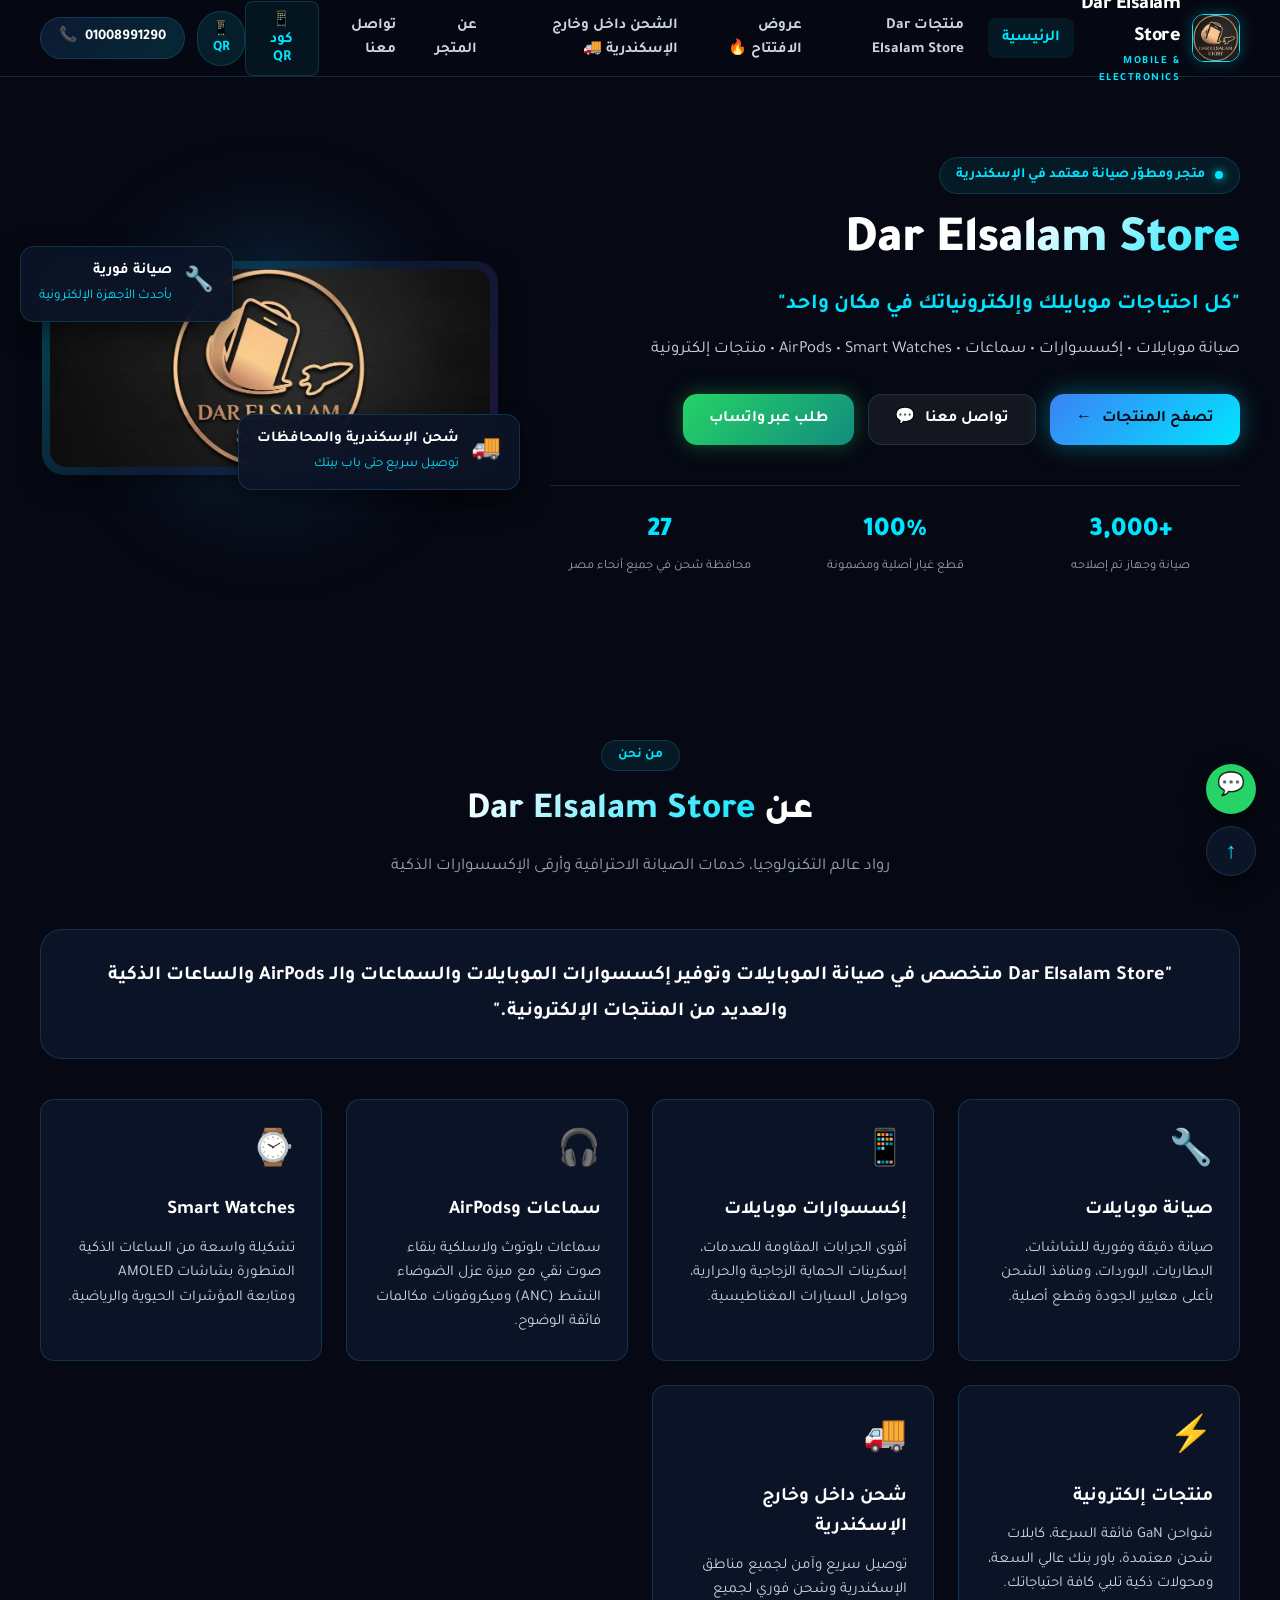
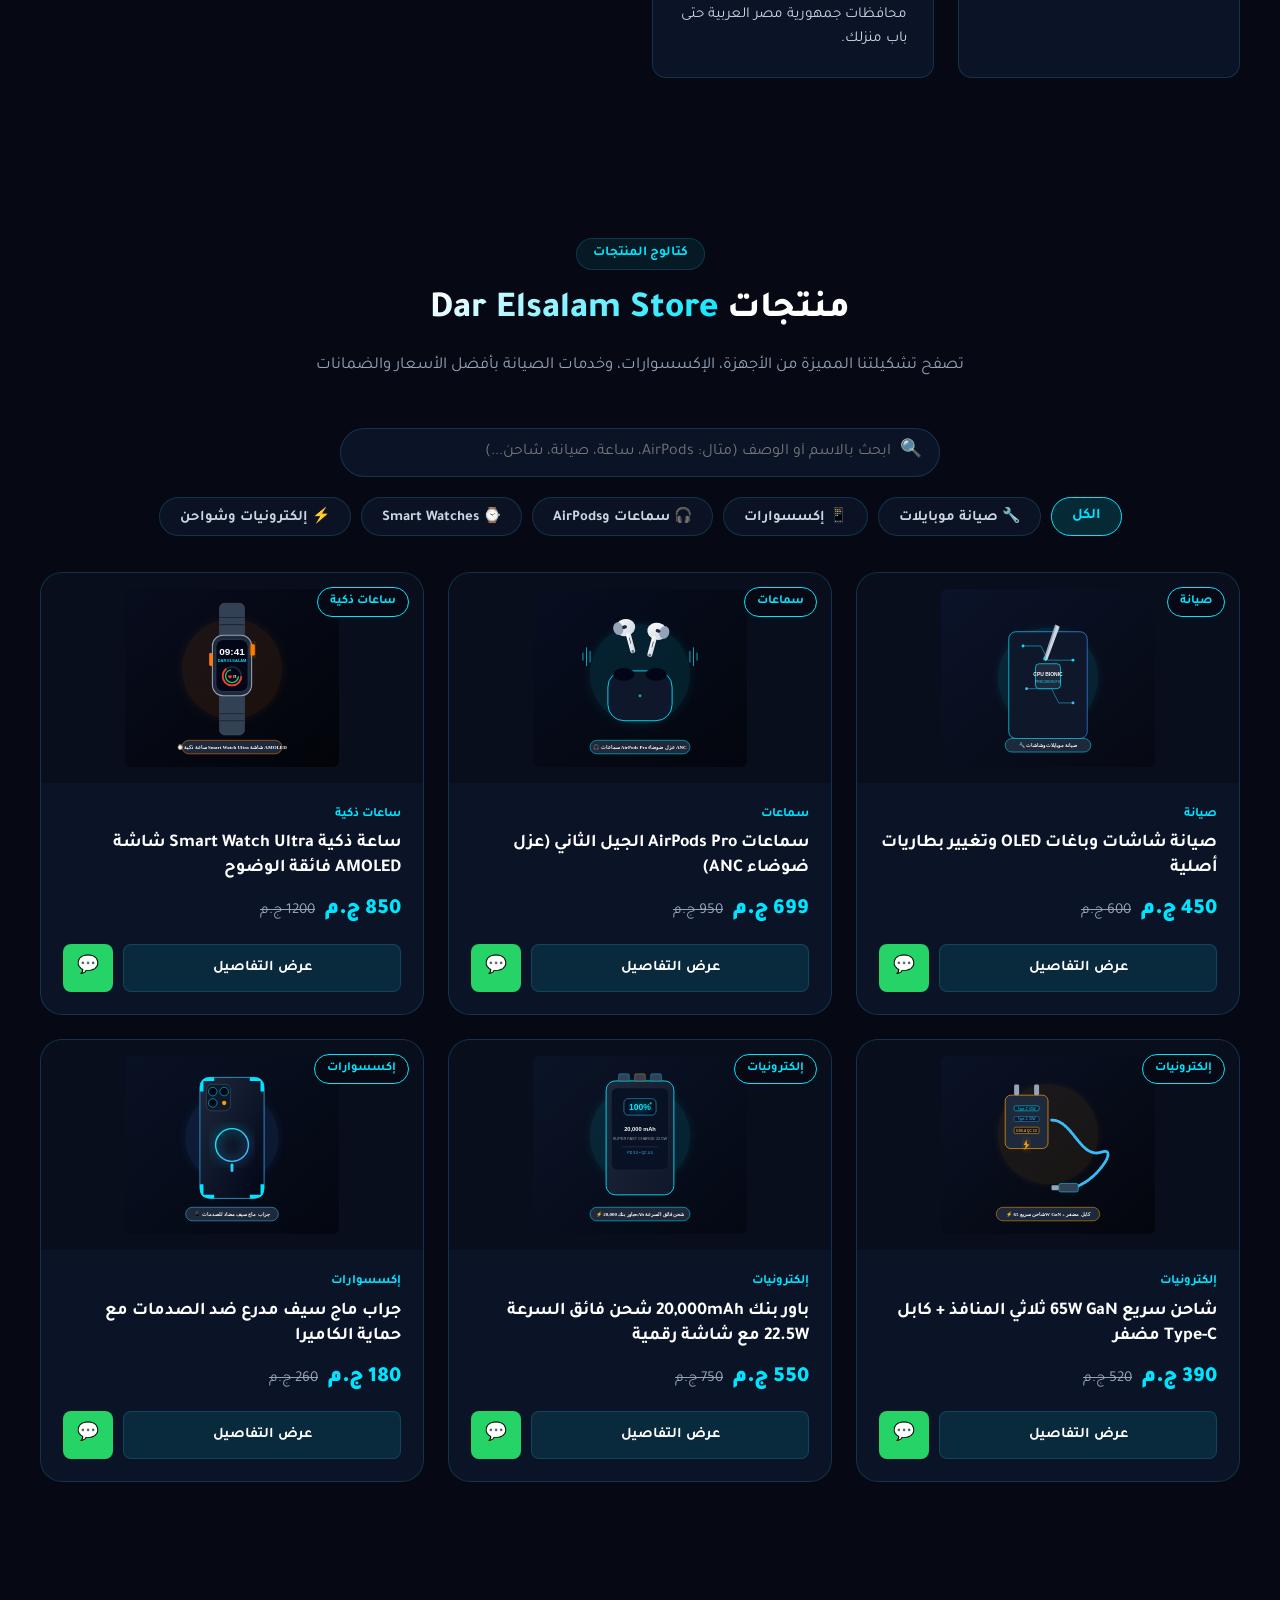
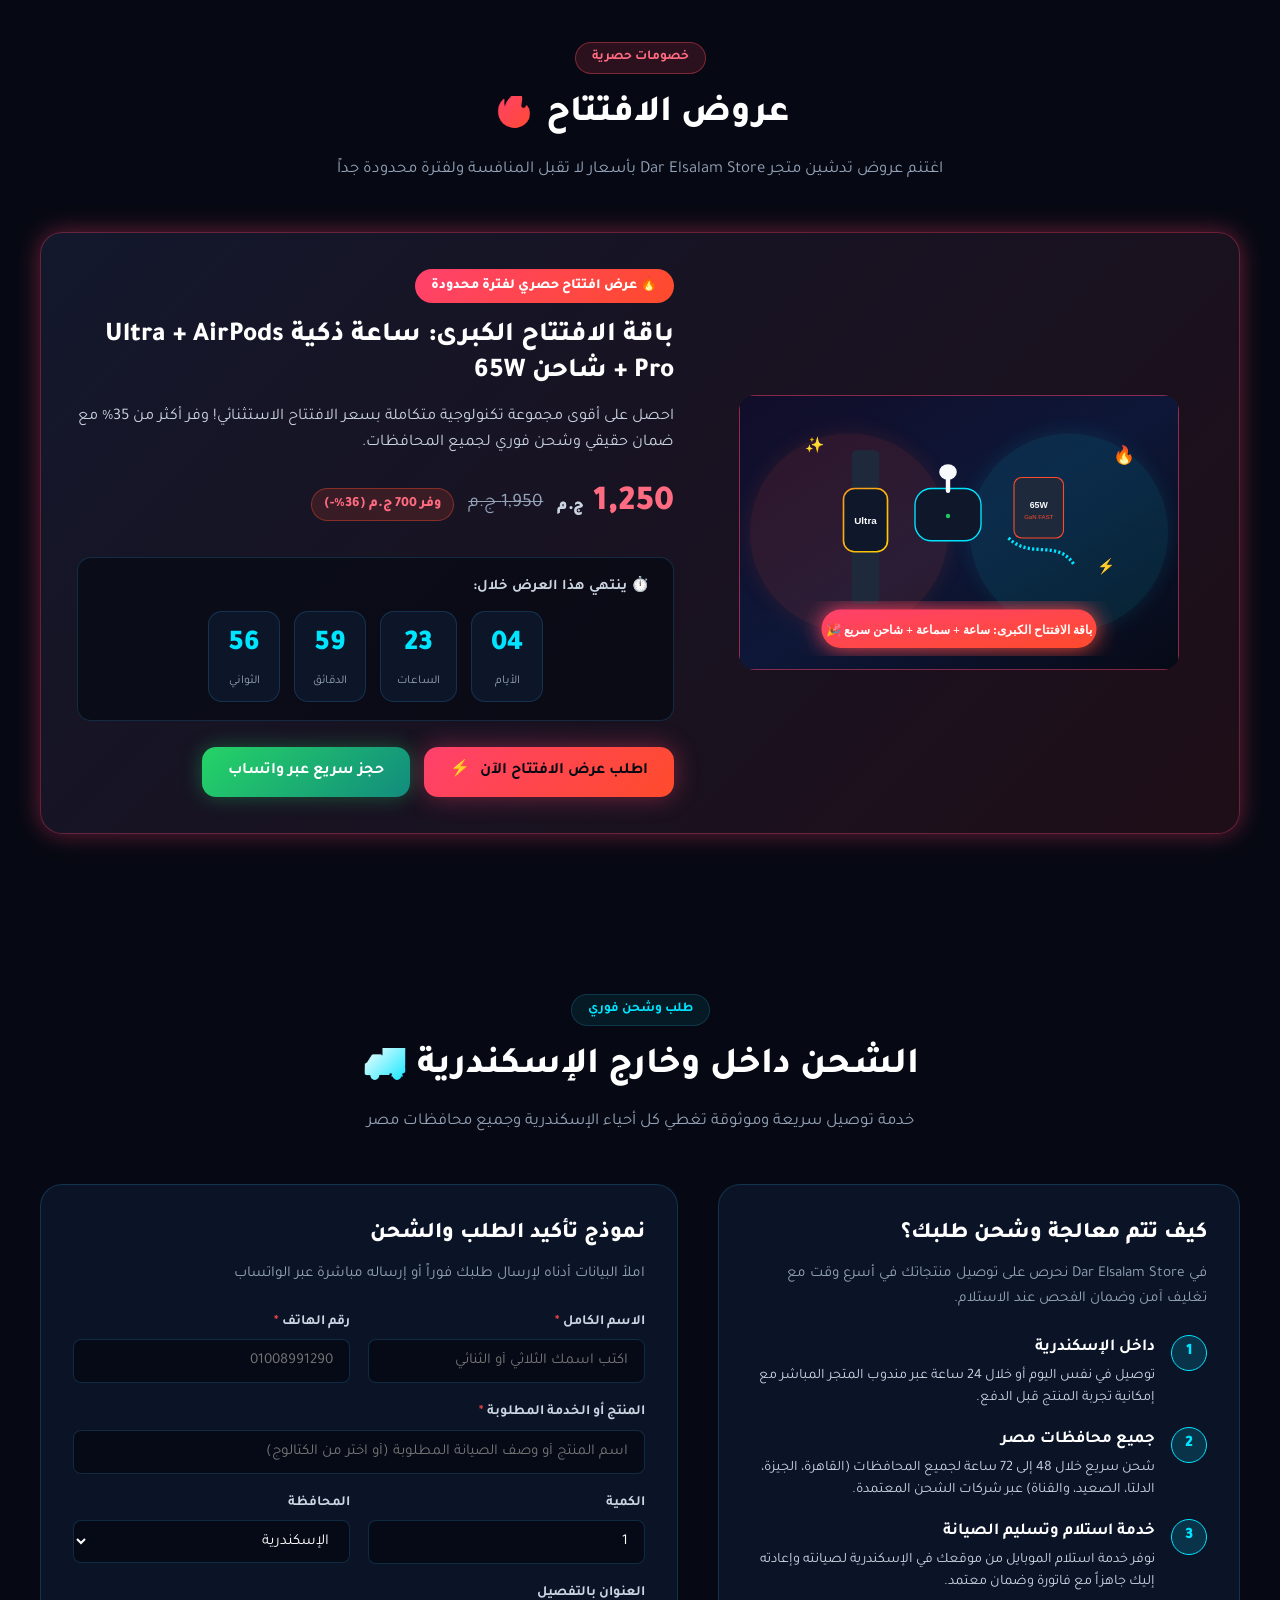
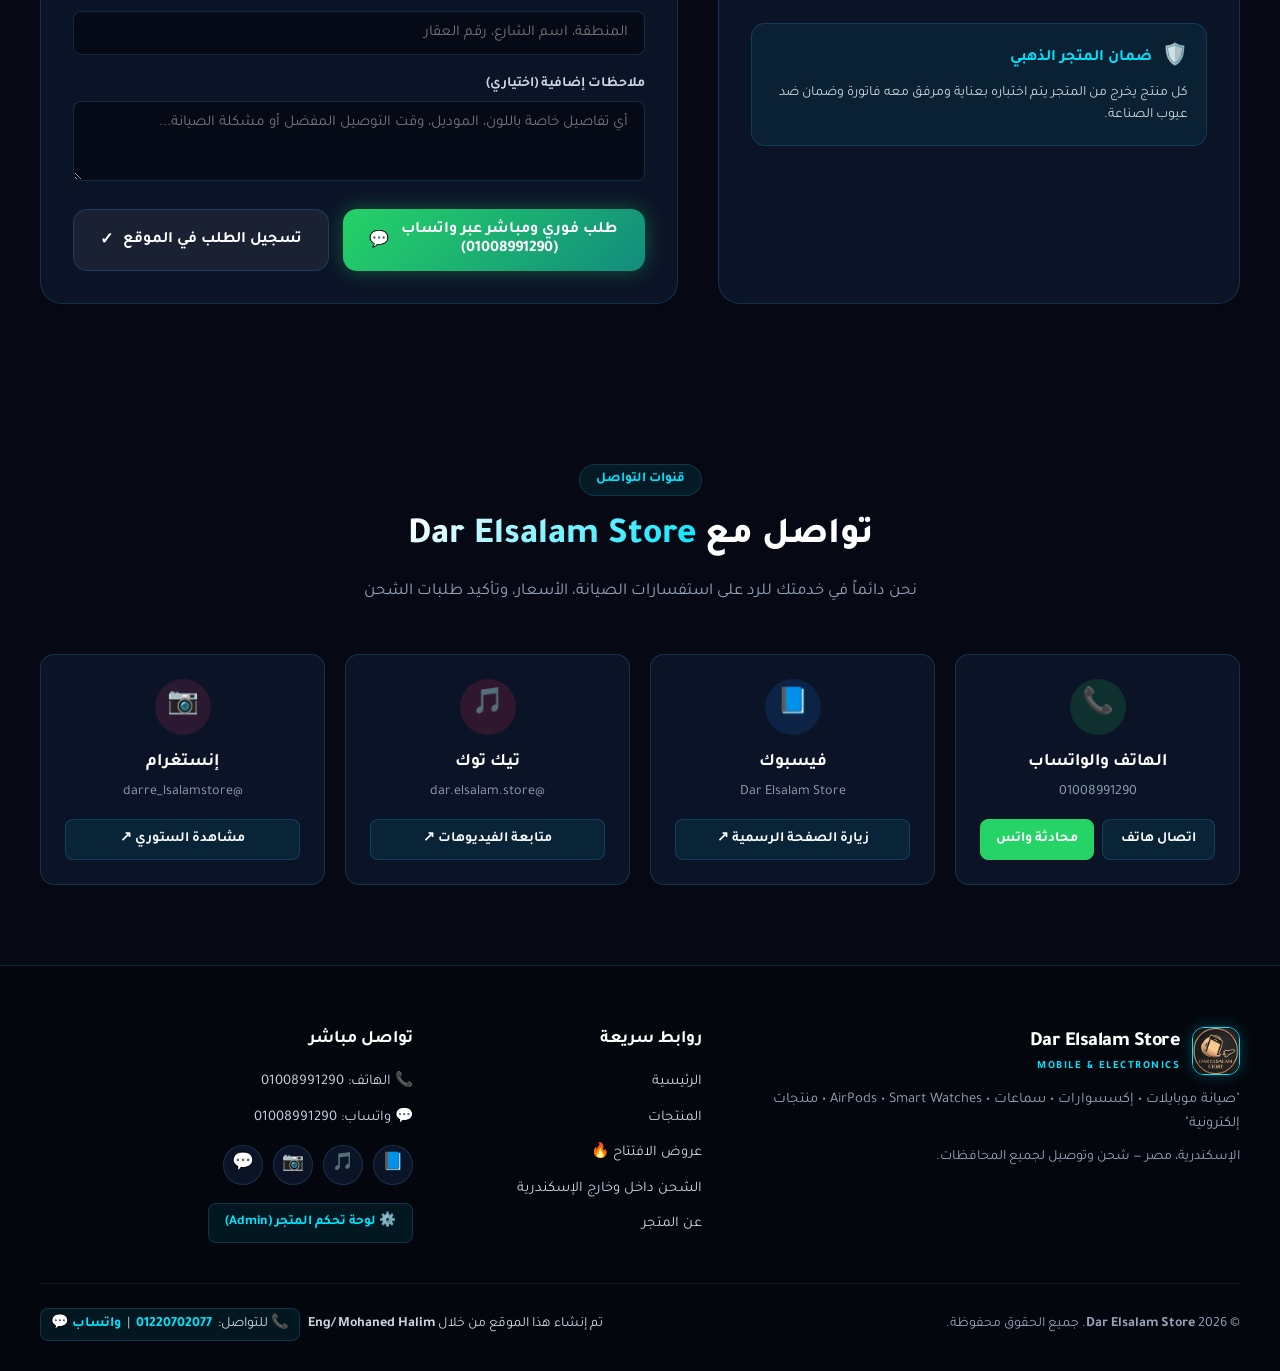
==== commit 020276cd: "Add files via upload" ====
--- a/index.html
+++ b/index.html
@@ -18,8 +18,1944 @@
   <!-- Favicon -->
   <link rel="icon" type="image/jpeg" href="images/logo-square.jpg">
 
-  <!-- Main Stylesheet -->
+  <!-- External Stylesheet Backup -->
   <link rel="stylesheet" href="style.css">
+
+  <!-- Google Fonts: Tajawal -->
+  <link rel="preconnect" href="https://fonts.googleapis.com">
+  <link rel="preconnect" href="https://fonts.gstatic.com" crossorigin>
+  <link href="https://fonts.googleapis.com/css2?family=Tajawal:wght@300;400;500;700;800;900&display=swap" rel="stylesheet">
+
+  <!-- ==================== COMPLETE EMBEDDED STYLING (CSS) ==================== -->
+  <style>
+    :root {
+      --bg-primary: #060913;
+      --bg-secondary: #0b1426;
+      --bg-card: rgba(14, 23, 44, 0.85);
+      --bg-card-hover: rgba(20, 32, 60, 0.95);
+      --border-subtle: rgba(56, 189, 248, 0.18);
+      --border-hover: rgba(0, 229, 255, 0.5);
+      --accent-cyan: #00e5ff;
+      --accent-blue: #3b82f6;
+      --accent-purple: #8b5cf6;
+      --accent-hot: #ff416c;
+      --accent-orange: #ff4b2b;
+      --accent-green: #25d366;
+      --text-primary: #f8fafc;
+      --text-secondary: #cbd5e1;
+      --text-muted: #94a3b8;
+      --radius-sm: 8px;
+      --radius-md: 14px;
+      --radius-lg: 22px;
+      --radius-full: 9999px;
+      --shadow-card: 0 10px 30px -10px rgba(0, 0, 0, 0.6);
+      --glow-cyan: 0 0 25px rgba(0, 229, 255, 0.35);
+      --glow-fire: 0 0 25px rgba(255, 65, 108, 0.4);
+      --transition: all 0.28s cubic-bezier(0.4, 0, 0.2, 1);
+    }
+
+    *, *::before, *::after {
+      box-sizing: border-box;
+      margin: 0;
+      padding: 0;
+    }
+
+    html {
+      direction: rtl;
+      text-align: right;
+      scroll-behavior: smooth;
+      font-family: 'Tajawal', -apple-system, BlinkMacSystemFont, 'Segoe UI', Roboto, sans-serif;
+      background-color: var(--bg-primary);
+      color: var(--text-primary);
+      font-size: 16px;
+    }
+
+    body {
+      background-color: var(--bg-primary);
+      color: var(--text-primary);
+      min-height: 100vh;
+      line-height: 1.6;
+      overflow-x: hidden;
+    }
+
+    /* Custom Scrollbar */
+    ::-webkit-scrollbar {
+      width: 10px;
+    }
+    ::-webkit-scrollbar-track {
+      background: #04060d;
+    }
+    ::-webkit-scrollbar-thumb {
+      background: #152238;
+      border-radius: 5px;
+      border: 2px solid #04060d;
+    }
+    ::-webkit-scrollbar-thumb:hover {
+      background: var(--accent-cyan);
+    }
+
+    .container {
+      max-width: 1240px;
+      margin: 0 auto;
+      padding: 0 20px;
+    }
+
+    /* ==================== STICKY HEADER & NAVIGATION ==================== */
+    .site-header {
+      position: sticky;
+      top: 0;
+      z-index: 1000;
+      background: rgba(6, 9, 19, 0.92);
+      backdrop-filter: blur(16px);
+      -webkit-backdrop-filter: blur(16px);
+      border-bottom: 1px solid var(--border-subtle);
+      transition: var(--transition);
+    }
+
+    .nav-container {
+      display: flex;
+      align-items: center;
+      justify-content: space-between;
+      height: 76px;
+    }
+
+    .brand-logo {
+      display: flex;
+      align-items: center;
+      gap: 12px;
+      text-decoration: none;
+    }
+
+    .brand-logo-img {
+      width: 48px;
+      height: 48px;
+      border-radius: 12px;
+      border: 1.5px solid var(--accent-cyan);
+      box-shadow: 0 0 15px rgba(0, 229, 255, 0.25);
+      object-fit: cover;
+    }
+
+    .brand-text {
+      display: flex;
+      flex-direction: column;
+    }
+
+    .brand-title {
+      font-size: 1.25rem;
+      font-weight: 800;
+      color: #fff;
+      letter-spacing: -0.5px;
+    }
+
+    .brand-subtitle {
+      font-size: 0.68rem;
+      font-weight: 700;
+      letter-spacing: 1.5px;
+      color: var(--accent-cyan);
+    }
+
+    .nav-menu {
+      display: flex;
+      align-items: center;
+      list-style: none;
+      gap: 10px;
+    }
+
+    .nav-link {
+      color: var(--text-secondary);
+      font-size: 0.95rem;
+      font-weight: 600;
+      padding: 8px 14px;
+      border-radius: var(--radius-sm);
+      transition: var(--transition);
+      text-decoration: none;
+      display: inline-flex;
+      align-items: center;
+      gap: 6px;
+      border: none;
+      background: transparent;
+      cursor: pointer;
+      font-family: inherit;
+    }
+
+    .nav-link:hover, .nav-link.active {
+      color: var(--accent-cyan);
+      background: rgba(0, 229, 255, 0.08);
+    }
+
+    /* Nav QR Dropdown */
+    .nav-item-qr {
+      position: relative;
+    }
+
+    .btn-nav-qr-trigger {
+      border: 1px solid var(--border-subtle) !important;
+      background: rgba(0, 229, 255, 0.06) !important;
+      color: var(--accent-cyan) !important;
+      font-weight: 700 !important;
+    }
+
+    .btn-nav-qr-trigger:hover {
+      background: rgba(0, 229, 255, 0.15) !important;
+      box-shadow: 0 0 15px rgba(0, 229, 255, 0.2);
+    }
+
+    .nav-qr-dropdown {
+      position: absolute;
+      top: calc(100% + 14px);
+      left: 50%;
+      transform: translateX(-50%) translateY(10px);
+      opacity: 0;
+      visibility: hidden;
+      pointer-events: none;
+      background: var(--bg-secondary);
+      border: 1px solid var(--accent-cyan);
+      box-shadow: var(--glow-cyan), 0 20px 40px rgba(0,0,0,0.8);
+      border-radius: var(--radius-md);
+      padding: 16px;
+      width: 210px;
+      text-align: center;
+      transition: var(--transition);
+      z-index: 1010;
+    }
+
+    .nav-item-qr:hover .nav-qr-dropdown,
+    .nav-qr-dropdown.open {
+      opacity: 1;
+      visibility: visible;
+      pointer-events: auto;
+      transform: translateX(-50%) translateY(0);
+    }
+
+    .nav-qr-frame {
+      background: #ffffff;
+      padding: 8px;
+      border-radius: 10px;
+      display: inline-block;
+      margin-bottom: 8px;
+    }
+
+    .nav-qr-img {
+      width: 140px;
+      height: 140px;
+      display: block;
+      object-fit: contain;
+    }
+
+    .nav-qr-caption {
+      font-size: 0.85rem;
+      font-weight: 700;
+      color: #fff;
+      margin-bottom: 2px;
+    }
+
+    .nav-qr-url {
+      font-size: 0.72rem;
+      color: var(--accent-cyan);
+      direction: ltr;
+      word-break: break-all;
+      margin-bottom: 10px;
+    }
+
+    .nav-qr-btns {
+      display: flex;
+      gap: 8px;
+    }
+
+    .btn-qr-dropdown-copy, .btn-qr-dropdown-wa {
+      flex: 1;
+      padding: 6px 10px;
+      font-size: 0.8rem;
+      border-radius: 6px;
+      font-family: inherit;
+      cursor: pointer;
+      font-weight: 700;
+      text-decoration: none;
+      text-align: center;
+      border: none;
+      transition: var(--transition);
+    }
+
+    .btn-qr-dropdown-copy {
+      background: rgba(0, 229, 255, 0.15);
+      color: var(--accent-cyan);
+      border: 1px solid var(--accent-cyan);
+    }
+
+    .btn-qr-dropdown-copy:hover {
+      background: var(--accent-cyan);
+      color: #060913;
+    }
+
+    .btn-qr-dropdown-wa {
+      background: var(--accent-green);
+      color: #fff;
+    }
+
+    .btn-qr-dropdown-wa:hover {
+      filter: brightness(1.1);
+    }
+
+    .nav-actions {
+      display: flex;
+      align-items: center;
+      gap: 12px;
+    }
+
+    .btn-nav-qr-icon {
+      display: inline-flex;
+      align-items: center;
+      gap: 6px;
+      padding: 8px 14px;
+      background: rgba(0, 229, 255, 0.1);
+      border: 1px solid var(--border-subtle);
+      color: var(--accent-cyan);
+      border-radius: var(--radius-full);
+      cursor: pointer;
+      font-weight: 700;
+      font-family: inherit;
+      font-size: 0.9rem;
+      transition: var(--transition);
+    }
+
+    .btn-nav-qr-icon:hover {
+      background: rgba(0, 229, 255, 0.2);
+      border-color: var(--accent-cyan);
+    }
+
+    .btn-nav-call {
+      display: inline-flex;
+      align-items: center;
+      gap: 8px;
+      padding: 8px 18px;
+      background: linear-gradient(135deg, rgba(59, 130, 246, 0.15), rgba(0, 229, 255, 0.15));
+      border: 1px solid var(--border-subtle);
+      color: #fff;
+      border-radius: var(--radius-full);
+      font-weight: 700;
+      text-decoration: none;
+      font-size: 0.92rem;
+      direction: ltr;
+      transition: var(--transition);
+    }
+
+    .btn-nav-call:hover {
+      border-color: var(--accent-cyan);
+      box-shadow: 0 0 15px rgba(0, 229, 255, 0.25);
+    }
+
+    .hamburger-btn {
+      display: none;
+      background: rgba(255, 255, 255, 0.05);
+      border: 1px solid var(--border-subtle);
+      color: #fff;
+      font-size: 1.5rem;
+      padding: 8px 12px;
+      border-radius: var(--radius-sm);
+      cursor: pointer;
+    }
+
+    /* ==================== MOBILE NAVIGATION DRAWER ==================== */
+    .mobile-nav-overlay {
+      position: fixed;
+      inset: 0;
+      background: rgba(0, 0, 0, 0.75);
+      backdrop-filter: blur(6px);
+      -webkit-backdrop-filter: blur(6px);
+      opacity: 0;
+      visibility: hidden;
+      z-index: 1050;
+      transition: var(--transition);
+    }
+
+    .mobile-nav-overlay.open {
+      opacity: 1;
+      visibility: visible;
+    }
+
+    .mobile-nav-drawer {
+      position: fixed;
+      top: 0;
+      right: 0;
+      bottom: 0;
+      width: 320px;
+      max-width: 85vw;
+      background: var(--bg-secondary);
+      border-left: 1px solid var(--border-subtle);
+      z-index: 1060;
+      transform: translateX(100%);
+      transition: transform 0.35s cubic-bezier(0.4, 0, 0.2, 1);
+      padding: 24px;
+      display: flex;
+      flex-direction: column;
+      overflow-y: auto;
+    }
+
+    .mobile-nav-drawer.open {
+      transform: translateX(0);
+    }
+
+    .mobile-nav-header {
+      display: flex;
+      justify-content: space-between;
+      align-items: center;
+      margin-bottom: 20px;
+      padding-bottom: 16px;
+      border-bottom: 1px solid var(--border-subtle);
+    }
+
+    .close-drawer-btn {
+      background: rgba(255, 255, 255, 0.06);
+      border: none;
+      color: var(--text-muted);
+      font-size: 1.3rem;
+      cursor: pointer;
+      width: 36px;
+      height: 36px;
+      border-radius: 50%;
+      display: flex;
+      align-items: center;
+      justify-content: center;
+    }
+
+    .mobile-nav-list {
+      list-style: none;
+      display: flex;
+      flex-direction: column;
+      gap: 10px;
+    }
+
+    .mobile-nav-link {
+      display: block;
+      padding: 12px 16px;
+      border-radius: var(--radius-md);
+      color: var(--text-secondary);
+      font-size: 0.98rem;
+      font-weight: 600;
+      text-decoration: none;
+      transition: var(--transition);
+    }
+
+    .mobile-nav-link:hover, .mobile-nav-link.active {
+      background: rgba(0, 229, 255, 0.1);
+      color: var(--accent-cyan);
+    }
+
+    .mobile-qr-item {
+      margin: 10px 0;
+    }
+
+    .mobile-qr-card {
+      background: rgba(6, 9, 19, 0.7);
+      border: 1px solid var(--border-subtle);
+      border-radius: var(--radius-md);
+      padding: 16px;
+      text-align: center;
+    }
+
+    .btn-copy-mobile-qr-badge {
+      background: rgba(0, 229, 255, 0.15);
+      border: 1px solid var(--accent-cyan);
+      color: var(--accent-cyan);
+      border-radius: 6px;
+      padding: 4px 10px;
+      font-size: 0.75rem;
+      cursor: pointer;
+      font-family: inherit;
+      font-weight: 700;
+    }
+
+    .mobile-qr-img-wrap {
+      background: #ffffff;
+      padding: 8px;
+      border-radius: 8px;
+      display: inline-block;
+      margin: 8px 0;
+    }
+
+    .mobile-qr-img {
+      width: 120px;
+      height: 120px;
+      display: block;
+    }
+
+    .mobile-qr-url {
+      font-size: 0.75rem;
+      color: var(--accent-cyan);
+      direction: ltr;
+    }
+
+    .mobile-nav-footer {
+      margin-top: auto;
+      padding-top: 20px;
+      display: flex;
+      flex-direction: column;
+      gap: 10px;
+    }
+
+    /* ==================== BUTTONS ==================== */
+    .btn {
+      display: inline-flex;
+      align-items: center;
+      justify-content: center;
+      gap: 10px;
+      padding: 12px 26px;
+      border-radius: var(--radius-md);
+      font-size: 1rem;
+      font-weight: 700;
+      text-decoration: none;
+      cursor: pointer;
+      font-family: inherit;
+      transition: var(--transition);
+      border: none;
+      text-align: center;
+    }
+
+    .btn-primary {
+      background: linear-gradient(135deg, var(--accent-blue), var(--accent-cyan));
+      color: #060913;
+      box-shadow: var(--glow-cyan);
+    }
+
+    .btn-primary:hover {
+      transform: translateY(-3px);
+      box-shadow: 0 0 35px rgba(0, 229, 255, 0.55);
+    }
+
+    .btn-secondary {
+      background: rgba(255, 255, 255, 0.06);
+      border: 1px solid var(--border-subtle);
+      color: #fff;
+    }
+
+    .btn-secondary:hover {
+      background: rgba(255, 255, 255, 0.12);
+      border-color: var(--accent-cyan);
+    }
+
+    .btn-whatsapp {
+      background: linear-gradient(135deg, #25d366, #128c7e);
+      color: #fff;
+      box-shadow: 0 0 20px rgba(37, 211, 102, 0.35);
+    }
+
+    .btn-whatsapp:hover {
+      transform: translateY(-2px);
+      filter: brightness(1.1);
+      box-shadow: 0 0 30px rgba(37, 211, 102, 0.5);
+    }
+
+    /* ==================== HERO SECTION ==================== */
+    .hero-section {
+      padding: 80px 0;
+      position: relative;
+      overflow: hidden;
+    }
+
+    .hero-grid {
+      display: grid;
+      grid-template-columns: 1.2fr 0.8fr;
+      gap: 50px;
+      align-items: center;
+    }
+
+    .hero-badge-container {
+      display: inline-flex;
+      align-items: center;
+      gap: 10px;
+      padding: 6px 16px;
+      background: rgba(0, 229, 255, 0.08);
+      border: 1px solid var(--border-subtle);
+      border-radius: var(--radius-full);
+      margin-bottom: 20px;
+    }
+
+    .hero-pulse-dot {
+      width: 8px;
+      height: 8px;
+      border-radius: 50%;
+      background: var(--accent-cyan);
+      box-shadow: 0 0 10px var(--accent-cyan);
+      animation: pulseGlow 2s infinite;
+    }
+
+    @keyframes pulseGlow {
+      0%, 100% { opacity: 1; transform: scale(1); }
+      50% { opacity: 0.4; transform: scale(0.85); }
+    }
+
+    .hero-badge-text {
+      font-size: 0.88rem;
+      font-weight: 700;
+      color: var(--accent-cyan);
+    }
+
+    .hero-title {
+      font-size: 3.2rem;
+      font-weight: 900;
+      line-height: 1.15;
+      margin-bottom: 16px;
+      letter-spacing: -1px;
+    }
+
+    .hero-title-highlight {
+      background: linear-gradient(135deg, #ffffff 40%, var(--accent-cyan) 100%);
+      -webkit-background-clip: text;
+      -webkit-text-fill-color: transparent;
+    }
+
+    .hero-tagline {
+      font-size: 1.35rem;
+      font-weight: 700;
+      color: var(--accent-cyan);
+      margin-bottom: 14px;
+    }
+
+    .hero-categories-pills {
+      font-size: 1.05rem;
+      color: var(--text-secondary);
+      line-height: 1.6;
+      margin-bottom: 30px;
+    }
+
+    .hero-cta-group {
+      display: flex;
+      gap: 14px;
+      flex-wrap: wrap;
+      margin-bottom: 40px;
+    }
+
+    .hero-stats {
+      display: grid;
+      grid-template-columns: repeat(3, 1fr);
+      gap: 16px;
+      padding-top: 24px;
+      border-top: 1px solid var(--border-subtle);
+    }
+
+    .stat-item {
+      text-align: center;
+    }
+
+    .stat-number {
+      display: block;
+      font-size: 1.7rem;
+      font-weight: 900;
+      color: var(--accent-cyan);
+    }
+
+    .stat-label {
+      font-size: 0.8rem;
+      color: var(--text-muted);
+      margin-top: 4px;
+    }
+
+    .hero-visual {
+      position: relative;
+      display: flex;
+      justify-content: center;
+      align-items: center;
+    }
+
+    .hero-ambient-glow {
+      position: absolute;
+      width: 360px;
+      height: 360px;
+      border-radius: 50%;
+      background: radial-gradient(circle, rgba(0, 229, 255, 0.25) 0%, rgba(59, 130, 246, 0.1) 50%, transparent 70%);
+      filter: blur(40px);
+      pointer-events: none;
+      z-index: 1;
+    }
+
+    .hero-image-wrapper {
+      position: relative;
+      z-index: 2;
+      border-radius: var(--radius-lg);
+      padding: 8px;
+      background: linear-gradient(135deg, rgba(0, 229, 255, 0.3), rgba(59, 130, 246, 0.1), rgba(139, 92, 246, 0.2));
+      box-shadow: var(--shadow-card);
+    }
+
+    .hero-main-img {
+      width: 100%;
+      max-width: 440px;
+      height: auto;
+      border-radius: calc(var(--radius-lg) - 6px);
+      display: block;
+      object-fit: cover;
+    }
+
+    .hero-float-badge {
+      position: absolute;
+      z-index: 3;
+      background: rgba(11, 20, 38, 0.92);
+      backdrop-filter: blur(12px);
+      -webkit-backdrop-filter: blur(12px);
+      border: 1px solid var(--border-subtle);
+      border-radius: var(--radius-md);
+      padding: 12px 18px;
+      display: flex;
+      align-items: center;
+      gap: 12px;
+      box-shadow: 0 10px 25px rgba(0,0,0,0.5);
+    }
+
+    .hero-float-badge.top-left {
+      top: -15px;
+      left: -20px;
+    }
+
+    .hero-float-badge.bottom-right {
+      bottom: -15px;
+      right: -20px;
+    }
+
+    /* ==================== GENERAL SECTION HEADINGS ==================== */
+    section {
+      padding: 80px 0;
+    }
+
+    .section-header {
+      text-align: center;
+      margin-bottom: 48px;
+    }
+
+    .section-tag {
+      display: inline-block;
+      font-size: 0.85rem;
+      font-weight: 700;
+      color: var(--accent-cyan);
+      padding: 4px 16px;
+      background: rgba(0, 229, 255, 0.08);
+      border: 1px solid var(--border-subtle);
+      border-radius: var(--radius-full);
+      margin-bottom: 12px;
+    }
+
+    .section-title {
+      font-size: 2.3rem;
+      font-weight: 800;
+      color: #fff;
+      margin-bottom: 12px;
+    }
+
+    .text-gradient {
+      background: linear-gradient(135deg, #ffffff, var(--accent-cyan));
+      -webkit-background-clip: text;
+      -webkit-text-fill-color: transparent;
+    }
+
+    .section-subtitle {
+      font-size: 1.05rem;
+      color: var(--text-muted);
+      max-width: 680px;
+      margin: 0 auto;
+    }
+
+    /* ==================== ABOUT SECTION ==================== */
+    .about-intro-box {
+      background: var(--bg-card);
+      border: 1px solid var(--border-subtle);
+      border-radius: var(--radius-lg);
+      padding: 28px 36px;
+      text-align: center;
+      margin-bottom: 40px;
+      backdrop-filter: blur(12px);
+      -webkit-backdrop-filter: blur(12px);
+    }
+
+    .about-intro-text {
+      font-size: 1.25rem;
+      font-weight: 700;
+      color: #fff;
+      line-height: 1.8;
+    }
+
+    .about-features-grid {
+      display: grid;
+      grid-template-columns: repeat(auto-fit, minmax(280px, 1fr));
+      gap: 24px;
+    }
+
+    .feature-card {
+      background: var(--bg-card);
+      border: 1px solid var(--border-subtle);
+      border-radius: var(--radius-md);
+      padding: 26px;
+      transition: var(--transition);
+      display: flex;
+      flex-direction: column;
+    }
+
+    .feature-card:hover {
+      transform: translateY(-5px);
+      border-color: var(--border-hover);
+      box-shadow: var(--shadow-card);
+    }
+
+    .feature-icon-box {
+      font-size: 2.2rem;
+      margin-bottom: 14px;
+    }
+
+    .feature-title {
+      font-size: 1.2rem;
+      font-weight: 700;
+      color: #fff;
+      margin-bottom: 10px;
+    }
+
+    .feature-desc {
+      font-size: 0.95rem;
+      color: var(--text-secondary);
+      line-height: 1.6;
+    }
+
+    /* ==================== PRODUCTS SECTION ==================== */
+    .products-toolbar {
+      display: flex;
+      flex-direction: column;
+      gap: 20px;
+      margin-bottom: 36px;
+    }
+
+    .search-box-wrapper {
+      position: relative;
+      width: 100%;
+      max-width: 600px;
+      margin: 0 auto;
+    }
+
+    .search-icon {
+      position: absolute;
+      right: 18px;
+      top: 50%;
+      transform: translateY(-50%);
+      font-size: 1.1rem;
+      color: var(--text-muted);
+    }
+
+    .search-input {
+      width: 100%;
+      padding: 14px 48px 14px 20px;
+      background: var(--bg-card);
+      border: 1px solid var(--border-subtle);
+      border-radius: var(--radius-full);
+      color: #fff;
+      font-size: 1rem;
+      font-family: inherit;
+      outline: none;
+      transition: var(--transition);
+    }
+
+    .search-input:focus {
+      border-color: var(--accent-cyan);
+      box-shadow: 0 0 15px rgba(0, 229, 255, 0.25);
+    }
+
+    .category-filter-list {
+      display: flex;
+      justify-content: center;
+      flex-wrap: wrap;
+      gap: 10px;
+    }
+
+    .filter-pill {
+      padding: 8px 20px;
+      border-radius: var(--radius-full);
+      background: rgba(14, 23, 44, 0.7);
+      border: 1px solid var(--border-subtle);
+      color: var(--text-secondary);
+      font-size: 0.92rem;
+      font-weight: 600;
+      font-family: inherit;
+      cursor: pointer;
+      transition: var(--transition);
+    }
+
+    .filter-pill:hover, .filter-pill.active {
+      background: rgba(0, 229, 255, 0.15);
+      border-color: var(--accent-cyan);
+      color: var(--accent-cyan);
+    }
+
+    .products-grid {
+      display: grid;
+      grid-template-columns: repeat(auto-fill, minmax(300px, 1fr));
+      gap: 24px;
+    }
+
+    .product-card {
+      background: var(--bg-card);
+      border: 1px solid var(--border-subtle);
+      border-radius: var(--radius-lg);
+      overflow: hidden;
+      transition: var(--transition);
+      display: flex;
+      flex-direction: column;
+      position: relative;
+    }
+
+    .product-card:hover {
+      transform: translateY(-6px);
+      border-color: var(--border-hover);
+      box-shadow: 0 15px 35px rgba(0, 229, 255, 0.15);
+    }
+
+    .product-badge {
+      position: absolute;
+      top: 14px;
+      right: 14px;
+      background: rgba(6, 9, 19, 0.85);
+      border: 1px solid var(--accent-cyan);
+      color: var(--accent-cyan);
+      padding: 4px 12px;
+      border-radius: var(--radius-full);
+      font-size: 0.78rem;
+      font-weight: 700;
+      z-index: 2;
+    }
+
+    .product-img-wrap {
+      position: relative;
+      height: 210px;
+      background: rgba(6, 9, 19, 0.5);
+      display: flex;
+      align-items: center;
+      justify-content: center;
+      padding: 16px;
+    }
+
+    .product-img {
+      max-height: 100%;
+      max-width: 100%;
+      object-fit: contain;
+      transition: transform 0.3s ease;
+    }
+
+    .product-card:hover .product-img {
+      transform: scale(1.05);
+    }
+
+    .product-info {
+      padding: 22px;
+      display: flex;
+      flex-direction: column;
+      flex-grow: 1;
+    }
+
+    .product-category-tag {
+      font-size: 0.8rem;
+      font-weight: 700;
+      color: var(--accent-cyan);
+      margin-bottom: 6px;
+    }
+
+    .product-title {
+      font-size: 1.12rem;
+      font-weight: 700;
+      color: #fff;
+      margin-bottom: 12px;
+      line-height: 1.4;
+    }
+
+    .product-price-row {
+      display: flex;
+      align-items: baseline;
+      gap: 10px;
+      margin-top: auto;
+      margin-bottom: 16px;
+    }
+
+    .product-price {
+      font-size: 1.35rem;
+      font-weight: 900;
+      color: var(--accent-cyan);
+    }
+
+    .product-old-price {
+      font-size: 0.95rem;
+      color: var(--text-muted);
+      text-decoration: line-through;
+    }
+
+    .product-actions {
+      display: flex;
+      gap: 10px;
+    }
+
+    .btn-product-details {
+      flex: 1;
+      padding: 10px;
+      background: rgba(0, 229, 255, 0.1);
+      border: 1px solid var(--border-subtle);
+      color: #fff;
+      border-radius: var(--radius-sm);
+      font-weight: 700;
+      cursor: pointer;
+      font-family: inherit;
+      transition: var(--transition);
+      font-size: 0.92rem;
+    }
+
+    .btn-product-details:hover {
+      background: rgba(0, 229, 255, 0.2);
+      border-color: var(--accent-cyan);
+    }
+
+    .btn-product-whatsapp {
+      padding: 10px 14px;
+      background: var(--accent-green);
+      border: none;
+      color: #fff;
+      border-radius: var(--radius-sm);
+      font-weight: 700;
+      cursor: pointer;
+      font-family: inherit;
+      transition: var(--transition);
+      text-decoration: none;
+      display: inline-flex;
+      align-items: center;
+      justify-content: center;
+      font-size: 1.1rem;
+    }
+
+    .btn-product-whatsapp:hover {
+      filter: brightness(1.1);
+    }
+
+    .empty-state {
+      text-align: center;
+      padding: 60px 20px;
+      background: var(--bg-card);
+      border: 1px solid var(--border-subtle);
+      border-radius: var(--radius-lg);
+    }
+
+    .empty-icon {
+      font-size: 3rem;
+      margin-bottom: 14px;
+    }
+
+    .empty-title {
+      font-size: 1.4rem;
+      font-weight: 800;
+      color: #fff;
+      margin-bottom: 8px;
+    }
+
+    .empty-desc {
+      font-size: 0.95rem;
+      color: var(--text-muted);
+      margin-bottom: 20px;
+    }
+
+    /* ==================== OFFERS SECTION ==================== */
+    .offer-card {
+      background: linear-gradient(135deg, rgba(20, 25, 45, 0.95), rgba(35, 15, 25, 0.85));
+      border: 1px solid rgba(255, 65, 108, 0.35);
+      border-radius: var(--radius-lg);
+      padding: 36px;
+      box-shadow: var(--glow-fire);
+    }
+
+    .offer-grid {
+      display: grid;
+      grid-template-columns: 0.9fr 1.1fr;
+      gap: 40px;
+      align-items: center;
+    }
+
+    .offer-visual-wrap {
+      position: relative;
+      display: flex;
+      justify-content: center;
+    }
+
+    .offer-badge-hot {
+      display: inline-flex;
+      align-items: center;
+      gap: 8px;
+      background: linear-gradient(135deg, #ff416c, #ff4b2b);
+      color: #fff;
+      padding: 6px 16px;
+      border-radius: var(--radius-full);
+      font-size: 0.88rem;
+      font-weight: 800;
+      margin-bottom: 16px;
+    }
+
+    .offer-title {
+      font-size: 1.7rem;
+      font-weight: 800;
+      color: #fff;
+      margin-bottom: 14px;
+      line-height: 1.3;
+    }
+
+    .offer-description {
+      font-size: 1.02rem;
+      color: var(--text-secondary);
+      line-height: 1.6;
+      margin-bottom: 20px;
+    }
+
+    .offer-price-row {
+      display: flex;
+      align-items: center;
+      gap: 14px;
+      flex-wrap: wrap;
+      margin-bottom: 24px;
+    }
+
+    .offer-new-price {
+      font-size: 2.2rem;
+      font-weight: 900;
+      color: #ff6b81;
+    }
+
+    .offer-old-price {
+      font-size: 1.2rem;
+      color: var(--text-muted);
+      text-decoration: line-through;
+    }
+
+    .offer-save-badge {
+      background: rgba(255, 75, 43, 0.15);
+      border: 1px solid rgba(255, 75, 43, 0.4);
+      color: #ff6b81;
+      padding: 4px 12px;
+      border-radius: var(--radius-full);
+      font-size: 0.88rem;
+      font-weight: 800;
+    }
+
+    .countdown-container {
+      background: rgba(6, 9, 19, 0.7);
+      border: 1px solid var(--border-subtle);
+      border-radius: var(--radius-md);
+      padding: 18px 24px;
+      margin-bottom: 26px;
+    }
+
+    .countdown-label {
+      font-size: 0.92rem;
+      font-weight: 700;
+      color: var(--text-secondary);
+      margin-bottom: 12px;
+    }
+
+    .countdown-timer {
+      display: flex;
+      gap: 14px;
+      justify-content: center;
+    }
+
+    .timer-box {
+      background: rgba(14, 23, 44, 0.9);
+      border: 1px solid var(--border-subtle);
+      border-radius: var(--radius-md);
+      padding: 10px 16px;
+      min-width: 72px;
+      text-align: center;
+    }
+
+    .timer-num {
+      font-size: 1.8rem;
+      font-weight: 900;
+      color: var(--accent-cyan);
+    }
+
+    .timer-unit {
+      font-size: 0.75rem;
+      color: var(--text-muted);
+      margin-top: 4px;
+    }
+
+    .offer-expired-notice {
+      display: none;
+      background: rgba(239, 68, 68, 0.15);
+      border: 1px solid #ef4444;
+      color: #f87171;
+      padding: 16px;
+      border-radius: var(--radius-md);
+      text-align: center;
+      margin-bottom: 20px;
+    }
+
+    /* ==================== SHIPPING & ORDER FORM ==================== */
+    .shipping-grid {
+      display: grid;
+      grid-template-columns: 0.9fr 1.1fr;
+      gap: 40px;
+    }
+
+    .shipping-info-card, .order-form-card {
+      background: var(--bg-card);
+      border: 1px solid var(--border-subtle);
+      border-radius: var(--radius-lg);
+      padding: 32px;
+      backdrop-filter: blur(12px);
+      -webkit-backdrop-filter: blur(12px);
+    }
+
+    .shipping-info-title, .form-header-title {
+      font-size: 1.4rem;
+      font-weight: 800;
+      color: #fff;
+      margin-bottom: 10px;
+    }
+
+    .shipping-info-desc, .form-header-subtitle {
+      font-size: 0.95rem;
+      color: var(--text-muted);
+      margin-bottom: 24px;
+    }
+
+    .shipping-steps-list {
+      display: flex;
+      flex-direction: column;
+      gap: 18px;
+    }
+
+    .shipping-step-item {
+      display: flex;
+      gap: 16px;
+      align-items: flex-start;
+    }
+
+    .step-number {
+      width: 36px;
+      height: 36px;
+      border-radius: 50%;
+      background: rgba(0, 229, 255, 0.15);
+      border: 1px solid var(--accent-cyan);
+      color: var(--accent-cyan);
+      display: flex;
+      align-items: center;
+      justify-content: center;
+      font-weight: 900;
+      font-size: 1rem;
+      flex-shrink: 0;
+    }
+
+    .step-details h4 {
+      font-size: 1.05rem;
+      font-weight: 700;
+      color: #fff;
+      margin-bottom: 4px;
+    }
+
+    .step-details p {
+      font-size: 0.9rem;
+      color: var(--text-secondary);
+      line-height: 1.5;
+    }
+
+    .order-form {
+      display: grid;
+      grid-template-columns: 1fr 1fr;
+      gap: 18px;
+    }
+
+    .form-group {
+      display: flex;
+      flex-direction: column;
+      gap: 6px;
+    }
+
+    .form-group.full-width {
+      grid-column: 1 / -1;
+    }
+
+    .form-label {
+      font-size: 0.88rem;
+      font-weight: 700;
+      color: var(--text-secondary);
+      display: flex;
+      gap: 4px;
+    }
+
+    .required-star {
+      color: #ef4444;
+    }
+
+    .form-input, .form-select, .form-textarea {
+      width: 100%;
+      padding: 12px 16px;
+      background: rgba(6, 9, 19, 0.8);
+      border: 1px solid var(--border-subtle);
+      border-radius: var(--radius-sm);
+      color: #fff;
+      font-size: 0.95rem;
+      font-family: inherit;
+      outline: none;
+      transition: var(--transition);
+    }
+
+    .form-input:focus, .form-select:focus, .form-textarea:focus {
+      border-color: var(--accent-cyan);
+      box-shadow: 0 0 12px rgba(0, 229, 255, 0.2);
+    }
+
+    .form-select option {
+      background: var(--bg-secondary);
+      color: #fff;
+    }
+
+    .form-textarea {
+      min-height: 80px;
+      resize: vertical;
+    }
+
+    .form-error-msg {
+      display: none;
+      font-size: 0.78rem;
+      color: #ef4444;
+    }
+
+    .form-group.has-error .form-input,
+    .form-group.has-error .form-select {
+      border-color: #ef4444;
+    }
+
+    .form-group.has-error .form-error-msg {
+      display: block;
+    }
+
+    .form-submit-row {
+      grid-column: 1 / -1;
+      display: flex;
+      gap: 14px;
+      flex-wrap: wrap;
+      margin-top: 10px;
+    }
+
+    .btn-form-whatsapp {
+      flex: 1.5;
+    }
+
+    /* ==================== CONTACT SECTION ==================== */
+    .contact-grid {
+      display: grid;
+      grid-template-columns: repeat(auto-fit, minmax(240px, 1fr));
+      gap: 20px;
+    }
+
+    .contact-card {
+      background: var(--bg-card);
+      border: 1px solid var(--border-subtle);
+      border-radius: var(--radius-md);
+      padding: 24px;
+      text-align: center;
+      display: flex;
+      flex-direction: column;
+      align-items: center;
+      transition: var(--transition);
+    }
+
+    .contact-card:hover {
+      transform: translateY(-5px);
+      border-color: var(--border-hover);
+    }
+
+    .contact-icon-circle {
+      width: 56px;
+      height: 56px;
+      border-radius: 50%;
+      display: flex;
+      align-items: center;
+      justify-content: center;
+      font-size: 1.6rem;
+      margin-bottom: 14px;
+    }
+
+    .whatsapp-icon-bg { background: rgba(37, 211, 102, 0.15); color: #25d366; }
+    .facebook-icon-bg { background: rgba(24, 119, 242, 0.15); color: #1877f2; }
+    .tiktok-icon-bg { background: rgba(254, 44, 85, 0.15); color: #fe2c55; }
+    .instagram-icon-bg { background: rgba(225, 48, 108, 0.15); color: #e1306c; }
+
+    .contact-platform {
+      font-size: 1.1rem;
+      font-weight: 700;
+      color: #fff;
+      margin-bottom: 4px;
+    }
+
+    .contact-handle {
+      font-size: 0.88rem;
+      color: var(--text-muted);
+      margin-bottom: 16px;
+    }
+
+    .contact-action-btn {
+      width: 100%;
+      padding: 8px 14px;
+      border-radius: var(--radius-sm);
+      background: rgba(0, 229, 255, 0.08);
+      border: 1px solid var(--border-subtle);
+      color: var(--text-primary);
+      font-weight: 700;
+      font-size: 0.88rem;
+      text-decoration: none;
+      transition: var(--transition);
+      text-align: center;
+    }
+
+    .contact-action-btn:hover {
+      background: rgba(0, 229, 255, 0.2);
+      border-color: var(--accent-cyan);
+      color: var(--accent-cyan);
+    }
+
+    /* ==================== FOOTER ==================== */
+    .site-footer {
+      background: #03060c;
+      border-top: 1px solid var(--border-subtle);
+      padding: 60px 0 30px;
+    }
+
+    .footer-top {
+      display: grid;
+      grid-template-columns: 2fr 1fr 1.5fr;
+      gap: 40px;
+      margin-bottom: 40px;
+    }
+
+    .footer-brand-desc {
+      font-size: 0.92rem;
+      color: var(--text-muted);
+      margin-top: 14px;
+      line-height: 1.6;
+    }
+
+    .footer-col-title {
+      font-size: 1.1rem;
+      font-weight: 700;
+      color: #fff;
+      margin-bottom: 16px;
+    }
+
+    .footer-links {
+      list-style: none;
+      display: flex;
+      flex-direction: column;
+      gap: 10px;
+    }
+
+    .footer-link {
+      color: var(--text-secondary);
+      font-size: 0.92rem;
+      text-decoration: none;
+      transition: var(--transition);
+    }
+
+    .footer-link:hover {
+      color: var(--accent-cyan);
+      padding-right: 6px;
+    }
+
+    .footer-social-icons {
+      display: flex;
+      gap: 10px;
+      margin-top: 14px;
+    }
+
+    .social-icon-btn {
+      width: 40px;
+      height: 40px;
+      border-radius: 50%;
+      background: var(--bg-card);
+      border: 1px solid var(--border-subtle);
+      display: flex;
+      align-items: center;
+      justify-content: center;
+      text-decoration: none;
+      font-size: 1.1rem;
+      transition: var(--transition);
+    }
+
+    .social-icon-btn:hover {
+      border-color: var(--accent-cyan);
+      transform: translateY(-3px);
+    }
+
+    .admin-shortcut-btn {
+      display: inline-block;
+      padding: 8px 16px;
+      border-radius: var(--radius-sm);
+      background: rgba(0, 229, 255, 0.08);
+      border: 1px solid var(--border-subtle);
+      color: var(--accent-cyan);
+      font-size: 0.85rem;
+      font-weight: 700;
+      text-decoration: none;
+      transition: var(--transition);
+    }
+
+    .admin-shortcut-btn:hover {
+      background: rgba(0, 229, 255, 0.2);
+      border-color: var(--accent-cyan);
+    }
+
+    .footer-bottom {
+      padding-top: 24px;
+      border-top: 1px solid rgba(255, 255, 255, 0.06);
+      display: flex;
+      justify-content: space-between;
+      align-items: center;
+      flex-wrap: wrap;
+      gap: 14px;
+    }
+
+    .footer-copy {
+      font-size: 0.88rem;
+      color: var(--text-muted);
+    }
+
+    .footer-credit {
+      font-size: 0.88rem;
+      color: var(--text-secondary);
+      display: flex;
+      align-items: center;
+      gap: 8px;
+      flex-wrap: wrap;
+    }
+
+    .dev-contact-badge {
+      display: inline-flex;
+      align-items: center;
+      gap: 6px;
+      background: rgba(0, 229, 255, 0.08);
+      padding: 4px 10px;
+      border-radius: var(--radius-sm);
+      border: 1px solid var(--border-subtle);
+    }
+
+    .dev-phone-link, .dev-wa-link {
+      color: var(--accent-cyan);
+      text-decoration: none;
+      font-weight: 700;
+    }
+
+    /* ==================== MODALS ==================== */
+    .modal-backdrop {
+      position: fixed;
+      inset: 0;
+      background: rgba(0, 0, 0, 0.8);
+      backdrop-filter: blur(8px);
+      -webkit-backdrop-filter: blur(8px);
+      z-index: 2000;
+      display: flex;
+      align-items: center;
+      justify-content: center;
+      opacity: 0;
+      visibility: hidden;
+      transition: var(--transition);
+      padding: 20px;
+    }
+
+    .modal-backdrop.open {
+      opacity: 1;
+      visibility: visible;
+    }
+
+    .modal-container {
+      background: var(--bg-secondary);
+      border: 1px solid var(--border-subtle);
+      border-radius: var(--radius-lg);
+      width: 100%;
+      max-width: 720px;
+      max-height: 90vh;
+      overflow-y: auto;
+      position: relative;
+      box-shadow: var(--shadow-card);
+      transform: scale(0.95);
+      transition: var(--transition);
+    }
+
+    .modal-backdrop.open .modal-container {
+      transform: scale(1);
+    }
+
+    .modal-close-btn {
+      position: absolute;
+      top: 16px;
+      left: 16px;
+      background: rgba(255, 255, 255, 0.08);
+      border: none;
+      color: #fff;
+      width: 36px;
+      height: 36px;
+      border-radius: 50%;
+      font-size: 1.2rem;
+      cursor: pointer;
+      display: flex;
+      align-items: center;
+      justify-content: center;
+      z-index: 10;
+      transition: var(--transition);
+    }
+
+    .modal-close-btn:hover {
+      background: rgba(239, 68, 68, 0.3);
+      color: #ef4444;
+    }
+
+    .modal-body {
+      display: grid;
+      grid-template-columns: 1fr 1.2fr;
+      gap: 24px;
+      padding: 32px;
+    }
+
+    .modal-img-wrap {
+      background: rgba(6, 9, 19, 0.6);
+      border-radius: var(--radius-md);
+      display: flex;
+      align-items: center;
+      justify-content: center;
+      padding: 20px;
+      height: 280px;
+    }
+
+    .modal-img {
+      max-width: 100%;
+      max-height: 100%;
+      object-fit: contain;
+    }
+
+    .modal-details {
+      display: flex;
+      flex-direction: column;
+    }
+
+    .modal-category {
+      font-size: 0.85rem;
+      font-weight: 700;
+      color: var(--accent-cyan);
+      margin-bottom: 6px;
+    }
+
+    .modal-title {
+      font-size: 1.35rem;
+      font-weight: 800;
+      color: #fff;
+      margin-bottom: 12px;
+      line-height: 1.3;
+    }
+
+    .modal-price-row {
+      display: flex;
+      align-items: center;
+      gap: 12px;
+      margin-bottom: 14px;
+    }
+
+    .modal-price {
+      font-size: 1.5rem;
+      font-weight: 900;
+      color: var(--accent-cyan);
+    }
+
+    .modal-old-price {
+      font-size: 1rem;
+      color: var(--text-muted);
+      text-decoration: line-through;
+    }
+
+    .badge-stock {
+      padding: 3px 10px;
+      border-radius: var(--radius-full);
+      font-size: 0.78rem;
+      font-weight: 700;
+    }
+
+    .badge-stock.in-stock {
+      background: rgba(37, 211, 102, 0.15);
+      color: #25d366;
+      border: 1px solid rgba(37, 211, 102, 0.4);
+    }
+
+    .modal-description {
+      font-size: 0.95rem;
+      color: var(--text-secondary);
+      line-height: 1.6;
+      margin-bottom: 16px;
+    }
+
+    .modal-spec-title {
+      font-size: 0.95rem;
+      font-weight: 700;
+      color: #fff;
+      margin-bottom: 8px;
+    }
+
+    .modal-features-list {
+      list-style: none;
+      display: flex;
+      flex-direction: column;
+      gap: 6px;
+      margin-bottom: 20px;
+    }
+
+    .modal-features-list li {
+      font-size: 0.88rem;
+      color: var(--text-secondary);
+      position: relative;
+      padding-right: 18px;
+    }
+
+    .modal-features-list li::before {
+      content: "✓";
+      position: absolute;
+      right: 0;
+      color: var(--accent-cyan);
+      font-weight: 900;
+    }
+
+    .modal-actions {
+      display: flex;
+      flex-direction: column;
+      gap: 10px;
+      margin-top: auto;
+    }
+
+    /* ==================== QR MODAL ==================== */
+    .qr-modal-container {
+      max-width: 420px;
+      text-align: center;
+    }
+
+    .qr-modal-body {
+      padding: 36px 28px;
+    }
+
+    .qr-header {
+      margin-bottom: 20px;
+    }
+
+    .qr-title {
+      font-size: 1.3rem;
+      font-weight: 800;
+      color: #fff;
+      margin-bottom: 6px;
+    }
+
+    .qr-subtitle {
+      font-size: 0.88rem;
+      color: var(--text-muted);
+    }
+
+    .qr-box-wrapper {
+      background: rgba(6, 9, 19, 0.8);
+      border: 1px solid var(--border-subtle);
+      border-radius: var(--radius-md);
+      padding: 20px;
+      margin-bottom: 20px;
+    }
+
+    .qr-image-frame {
+      background: #ffffff;
+      padding: 12px;
+      border-radius: 12px;
+      display: inline-block;
+      margin-bottom: 14px;
+      box-shadow: 0 0 20px rgba(0, 229, 255, 0.25);
+    }
+
+    .qr-code-img {
+      width: 170px;
+      height: 170px;
+      display: block;
+    }
+
+    .qr-link-container {
+      display: flex;
+      align-items: center;
+      background: var(--bg-secondary);
+      border: 1px solid var(--border-subtle);
+      border-radius: var(--radius-sm);
+      padding: 6px 10px;
+    }
+
+    .qr-link-text {
+      flex: 1;
+      font-size: 0.78rem;
+      color: var(--accent-cyan);
+      direction: ltr;
+      overflow: hidden;
+      text-overflow: ellipsis;
+      white-space: nowrap;
+    }
+
+    .btn-copy-link {
+      background: rgba(0, 229, 255, 0.15);
+      border: 1px solid var(--accent-cyan);
+      color: var(--accent-cyan);
+      border-radius: 6px;
+      padding: 6px 12px;
+      font-size: 0.8rem;
+      font-weight: 700;
+      cursor: pointer;
+      font-family: inherit;
+      transition: var(--transition);
+    }
+
+    .btn-copy-link:hover {
+      background: var(--accent-cyan);
+      color: #060913;
+    }
+
+    .qr-modal-actions {
+      display: flex;
+      gap: 10px;
+    }
+
+    /* ==================== FLOATING ACTIONS & TOAST ==================== */
+    .floating-actions {
+      position: fixed;
+      bottom: 24px;
+      right: 24px;
+      display: flex;
+      flex-direction: column;
+      gap: 12px;
+      z-index: 990;
+    }
+
+    .floating-btn {
+      width: 50px;
+      height: 50px;
+      border-radius: 50%;
+      display: flex;
+      align-items: center;
+      justify-content: center;
+      text-decoration: none;
+      font-size: 1.4rem;
+      cursor: pointer;
+      border: none;
+      transition: var(--transition);
+      box-shadow: 0 8px 20px rgba(0,0,0,0.5);
+    }
+
+    .btn-float-whatsapp {
+      background: #25d366;
+      color: #fff;
+    }
+
+    .btn-float-whatsapp:hover {
+      transform: scale(1.1);
+      box-shadow: 0 0 25px rgba(37, 211, 102, 0.6);
+    }
+
+    .btn-scroll-top {
+      background: rgba(14, 23, 44, 0.9);
+      border: 1px solid var(--border-subtle);
+      color: var(--accent-cyan);
+      opacity: 0;
+      visibility: hidden;
+      font-weight: 900;
+    }
+
+    .btn-scroll-top.visible {
+      opacity: 1;
+      visibility: visible;
+    }
+
+    .btn-scroll-top:hover {
+      background: rgba(0, 229, 255, 0.2);
+      border-color: var(--accent-cyan);
+    }
+
+    .toast-container {
+      position: fixed;
+      bottom: 24px;
+      left: 50%;
+      transform: translateX(-50%);
+      z-index: 3000;
+      display: flex;
+      flex-direction: column;
+      gap: 10px;
+      pointer-events: none;
+    }
+
+    .toast {
+      background: rgba(11, 20, 38, 0.95);
+      backdrop-filter: blur(12px);
+      -webkit-backdrop-filter: blur(12px);
+      border: 1px solid var(--accent-cyan);
+      color: #fff;
+      padding: 12px 24px;
+      border-radius: var(--radius-full);
+      font-size: 0.92rem;
+      font-weight: 700;
+      box-shadow: var(--glow-cyan);
+      animation: toastIn 0.3s ease;
+    }
+
+    @keyframes toastIn {
+      from { opacity: 0; transform: translateY(20px); }
+      to { opacity: 1; transform: translateY(0); }
+    }
+
+    /* ==================== RESPONSIVE MEDIA QUERIES ==================== */
+    @media (max-width: 992px) {
+      .hero-grid, .shipping-grid, .offer-grid {
+        grid-template-columns: 1fr;
+        gap: 36px;
+      }
+      .nav-menu, .btn-nav-call {
+        display: none;
+      }
+      .hamburger-btn {
+        display: flex;
+      }
+      .modal-body {
+        grid-template-columns: 1fr;
+        padding: 24px;
+      }
+      .modal-img-wrap {
+        height: 220px;
+      }
+      .footer-top {
+        grid-template-columns: 1fr;
+        gap: 30px;
+      }
+    }
+
+    @media (max-width: 600px) {
+      .hero-title {
+        font-size: 2.3rem;
+      }
+      .hero-tagline {
+        font-size: 1.15rem;
+      }
+      .section-title {
+        font-size: 1.8rem;
+      }
+      .order-form {
+        grid-template-columns: 1fr;
+      }
+      .countdown-timer {
+        gap: 8px;
+      }
+      .timer-box {
+        min-width: 56px;
+        padding: 8px 10px;
+      }
+      .timer-num {
+        font-size: 1.4rem;
+      }
+      .hero-stats {
+        grid-template-columns: 1fr;
+        gap: 12px;
+      }
+      .hero-float-badge {
+        display: none;
+      }
+    }
+  </style>
 </head>
 <body>
 
@@ -45,11 +1981,33 @@
           <li><a href="#shipping" class="nav-link">الشحن داخل وخارج الإسكندرية 🚚</a></li>
           <li><a href="#about" class="nav-link">عن المتجر</a></li>
           <li><a href="#contact" class="nav-link">تواصل معنا</a></li>
+          
+          <!-- QR Code Dropdown in Main Menu -->
+          <li class="nav-item-qr">
+            <button type="button" class="nav-link btn-nav-qr-trigger" id="openQrBtn" title="رمز QR لمشاركة رابط الموقع" aria-expanded="false">
+              <span>📱 كود QR</span>
+            </button>
+            <!-- Floating Nav Dropdown for Instant QR Viewing -->
+            <div class="nav-qr-dropdown" id="navQrDropdown">
+              <div class="nav-qr-frame">
+                <img src="images/qr-code.png" alt="QR Code لموقع متجر دار السلام" class="nav-qr-img">
+              </div>
+              <div class="nav-qr-caption">امسح الرمز لفتح المتجر</div>
+              <div class="nav-qr-url">dar-elsalam-store.firebaseapp.com</div>
+              <div class="nav-qr-btns">
+                <button type="button" class="btn-qr-dropdown-copy" id="btnCopyDropdown">📋 نسخ</button>
+                <a href="https://wa.me/?text=https%3A%2F%2Fdar-elsalam-store.firebaseapp.com" target="_blank" rel="noopener noreferrer" class="btn-qr-dropdown-wa">واتساب</a>
+              </div>
+            </div>
+          </li>
         </ul>
       </nav>
 
       <!-- Nav Call to Action & Hamburger -->
       <div class="nav-actions">
+        <button type="button" class="btn-nav-qr-icon" id="openQrBtnHeader" title="رمز QR لرابط المتجر" aria-label="رمز QR">
+          <span>📱 QR</span>
+        </button>
         <a href="tel:01008991290" class="btn-nav-call" title="اتصل بنا الآن">
           <span>📞</span>
           <span>01008991290</span>
@@ -83,6 +2041,20 @@
       <li><a href="#shipping" class="mobile-nav-link">🚚 الشحن داخل وخارج الإسكندرية</a></li>
       <li><a href="#about" class="mobile-nav-link">ℹ️ عن المتجر</a></li>
       <li><a href="#contact" class="mobile-nav-link">💬 تواصل معنا</a></li>
+      
+      <!-- Mobile Drawer QR Card -->
+      <li class="mobile-qr-item">
+        <div class="mobile-qr-card">
+          <div style="display: flex; align-items: center; justify-content: space-between; margin-bottom: 8px;">
+            <strong style="color: var(--accent-cyan); font-size: 0.92rem;">📱 رمز QR لرابط المتجر</strong>
+            <button type="button" class="btn-copy-mobile-qr-badge" id="btnCopyMobileQr">📋 نسخ الرابط</button>
+          </div>
+          <div class="mobile-qr-img-wrap">
+            <img src="images/qr-code.png" alt="QR Code لموقع متجر دار السلام" class="mobile-qr-img">
+          </div>
+          <div class="mobile-qr-url">dar-elsalam-store.firebaseapp.com</div>
+        </div>
+      </li>
       <li><a href="admin.html" class="mobile-nav-link" style="color: var(--accent-cyan); font-weight: 700;">⚙️ لوحة تحكم المتجر (Admin)</a></li>
     </ul>
 
@@ -281,9 +2253,9 @@
         </div>
       </div>
 
-      <!-- Dynamic Products Grid (Rendered by JS) -->
+      <!-- Dynamic Products Grid (Rendered by JS / Firestore) -->
       <div class="products-grid" id="productsGrid" aria-live="polite">
-        <!-- Populated via script.js from localStorage/STORE_CONFIG -->
+        <!-- Populated dynamically via JS / Firestore -->
       </div>
 
       <!-- Empty State Container -->
@@ -474,24 +2446,6 @@
               <span class="form-error-msg">من فضلك أدخل رقم هاتف صحيح (مثال: 01008991290)</span>
             </div>
 
-            <!-- Email (Required) -->
-            <div class="form-group" id="groupEmail">
-              <label for="orderEmail" class="form-label">
-                <span>البريد الإلكتروني</span>
-                <span class="required-star">*</span>
-              </label>
-              <input type="email" id="orderEmail" class="form-input" placeholder="example@domain.com" dir="ltr" style="text-align: right;" required>
-              <span class="form-error-msg">من فضلك أدخل بريد إلكتروني صحيح</span>
-            </div>
-
-            <!-- Quantity -->
-            <div class="form-group" id="groupQuantity">
-              <label for="orderQuantity" class="form-label">
-                <span>الكمية</span>
-              </label>
-              <input type="number" id="orderQuantity" class="form-input" value="1" min="1" max="50">
-            </div>
-
             <!-- Requested Product (Required) -->
             <div class="form-group full-width" id="groupProduct">
               <label for="orderProduct" class="form-label">
@@ -500,6 +2454,14 @@
               </label>
               <input type="text" id="orderProduct" class="form-input" placeholder="اسم المنتج أو وصف الصيانة المطلوبة (أو اختر من الكتالوج)" required>
               <span class="form-error-msg">من فضلك حدد المنتج المطلوب</span>
+            </div>
+
+            <!-- Quantity -->
+            <div class="form-group" id="groupQuantity">
+              <label for="orderQuantity" class="form-label">
+                <span>الكمية</span>
+              </label>
+              <input type="number" id="orderQuantity" class="form-input" value="1" min="1" max="50">
             </div>
 
             <!-- Governorate -->
@@ -539,7 +2501,7 @@
             </div>
 
             <!-- Detailed Address -->
-            <div class="form-group" id="groupAddress">
+            <div class="form-group full-width" id="groupAddress">
               <label for="orderAddress" class="form-label">
                 <span>العنوان بالتفصيل</span>
               </label>
@@ -754,6 +2716,40 @@
     </div>
   </div>
 
+  <!-- ==================== QR CODE MODAL ==================== -->
+  <div class="modal-backdrop" id="qrModal" role="dialog" aria-modal="true" aria-hidden="true">
+    <div class="modal-container qr-modal-container">
+      <button class="modal-close-btn" id="qrModalCloseBtn" aria-label="إغلاق النافذة">✕</button>
+      <div class="qr-modal-body">
+        
+        <div class="qr-header">
+          <img src="images/logo-square.jpg" alt="Logo" class="brand-logo-img" style="width: 54px; height: 54px; margin: 0 auto 12px; display: block;">
+          <h3 class="qr-title">رمز QR لموقع Dar Elsalam Store</h3>
+          <p class="qr-subtitle">امسح الرمز بكاميرا هاتفك لفتح المتجر مباشرة ومشاركته</p>
+        </div>
+
+        <div class="qr-box-wrapper">
+          <div class="qr-image-frame">
+            <img src="images/qr-code.png" alt="QR Code لموقع متجر دار السلام" class="qr-code-img" id="qrCodeImg">
+          </div>
+          <div class="qr-link-container">
+            <span class="qr-link-text" id="qrLinkText">https://dar-elsalam-store.firebaseapp.com</span>
+            <button type="button" class="btn-copy-link" id="btnCopySiteUrl" title="نسخ الرابط">
+              <span id="copyBtnText">📋 نسخ</span>
+            </button>
+          </div>
+        </div>
+
+        <div class="qr-modal-actions">
+          <button type="button" class="btn btn-whatsapp" id="btnShareQrWhatsApp" style="width: 100%;">
+            <span>مشاركة الرابط عبر واتساب 💬</span>
+          </button>
+        </div>
+
+      </div>
+    </div>
+  </div>
+
   <!-- ==================== FLOATING QUICK BUTTONS ==================== -->
   <div class="floating-actions">
     <!-- Floating WhatsApp Button -->
@@ -769,6 +2765,112 @@
   <!-- Toast Notification Container -->
   <div class="toast-container" id="toastContainer"></div>
 
+  <!-- ==================== FIREBASE SDK & FIRESTORE REALTIME SYNC ==================== -->
+  <script type="module">
+    import { initializeApp } from "https://www.gstatic.com/firebasejs/12.19.0/firebase-app.js";
+    import { getAnalytics, isSupported } from "https://www.gstatic.com/firebasejs/12.19.0/firebase-analytics.js";
+    import { 
+      getFirestore, 
+      collection, 
+      doc, 
+      onSnapshot, 
+      addDoc, 
+      serverTimestamp 
+    } from "https://www.gstatic.com/firebasejs/12.19.0/firebase-firestore.js";
+
+    // Your web app's Firebase configuration
+    const firebaseConfig = {
+      apiKey: "AIzaSyA_k8ooUm7P69yvvqvsluRiUcq0jUR7HMc",
+      authDomain: "dar-elsalam-store.firebaseapp.com",
+      projectId: "dar-elsalam-store",
+      storageBucket: "dar-elsalam-store.firebasestorage.app",
+      messagingSenderId: "95713594592",
+      appId: "1:95713594592:web:2180d85049ad33b9db5485",
+      measurementId: "G-XCPKGNKGT5"
+    };
+
+    try {
+      // 1. Initialize Firebase App
+      const app = initializeApp(firebaseConfig);
+      window.firebaseApp = app;
+
+      // 2. Initialize Analytics
+      isSupported().then(supported => {
+        if (supported) {
+          const analytics = getAnalytics(app);
+          window.firebaseAnalytics = analytics;
+          console.log("Firebase Analytics initialized successfully.");
+        }
+      }).catch(err => {
+        console.warn("Firebase Analytics check:", err);
+      });
+
+      // 3. Initialize Firestore
+      const db = getFirestore(app);
+      window.firebaseDb = db;
+      console.log("Firebase Firestore initialized successfully.");
+
+      // 4. Real-time Synchronization for Products Catalog
+      const productsCollectionRef = collection(db, "products");
+      onSnapshot(productsCollectionRef, (snapshot) => {
+        if (!snapshot.empty) {
+          const remoteProducts = [];
+          snapshot.forEach((docSnap) => {
+            const data = docSnap.data();
+            remoteProducts.push({
+              id: data.id || docSnap.id,
+              name: data.name || '',
+              category: data.category || 'إلكترونيات',
+              image: data.image || 'images/products/phone-repair.svg',
+              price: data.price || '0',
+              oldPrice: data.oldPrice || '',
+              description: data.description || '',
+              features: Array.isArray(data.features) ? data.features : [],
+              available: data.available !== false
+            });
+          });
+          console.log(`Firestore real-time sync: Loaded ${remoteProducts.length} products.`);
+          if (window.darUpdateProductsCatalog) {
+            window.darUpdateProductsCatalog(remoteProducts);
+          }
+        }
+      }, (error) => {
+        console.warn("Firestore products onSnapshot warning:", error);
+      });
+
+      // 5. Real-time Synchronization for Opening Offer
+      const offerDocRef = doc(db, "settings", "offer");
+      onSnapshot(offerDocRef, (docSnap) => {
+        if (docSnap.exists()) {
+          const offerData = docSnap.data();
+          console.log("Firestore real-time sync: Opening offer updated.");
+          if (window.darUpdateOffer) {
+            window.darUpdateOffer(offerData);
+          }
+        }
+      }, (error) => {
+        console.warn("Firestore offer onSnapshot warning:", error);
+      });
+
+      // 6. Firestore Order Logger hook
+      window.darSaveOrderToFirestore = async function(orderData) {
+        try {
+          const ordersRef = collection(db, "orders");
+          await addDoc(ordersRef, {
+            ...orderData,
+            timestamp: serverTimestamp()
+          });
+          console.log("Order saved to Firestore successfully.");
+        } catch (err) {
+          console.warn("Could not save order to Firestore:", err);
+        }
+      };
+
+    } catch (e) {
+      console.warn("Firebase initialization warning:", e);
+    }
+  </script>
+
   <!-- Main JavaScript File -->
   <script src="script.js"></script>
 </body>
--- a/style.css
+++ b/style.css
@@ -1,90 +1,59 @@
 /* ==========================================================================
    DAR ELSALAM STORE - Official Stylesheet (Pure CSS3)
-   Aesthetic: Premium Futuristic Cyber-Tech / Dark Navy & Glowing Cyan
-   Language & Layout: Arabic Native RTL (Right-to-Left)
-   No external frameworks (Pure Vanilla CSS)
+   Theme: High-Tech Cyber Navy & Electric Cyan
+   Language & Direction: Arabic RTL
    ========================================================================== */
 
-/* --- 1. Fonts & Custom Properties (CSS Variables) --- */
 @import url('https://fonts.googleapis.com/css2?family=Tajawal:wght@300;400;500;700;800;900&display=swap');
 
 :root {
-  /* Color Palette */
   --bg-primary: #060913;
-  --bg-secondary: #0a1124;
-  --bg-tertiary: #0f1936;
-  --bg-card: rgba(14, 23, 49, 0.75);
-  --bg-card-hover: rgba(20, 33, 70, 0.9);
-  --bg-glass: rgba(10, 17, 36, 0.85);
-
-  /* Modern Accents & Glowing Colors */
+  --bg-secondary: #0b1426;
+  --bg-card: rgba(14, 23, 44, 0.85);
+  --bg-card-hover: rgba(20, 32, 60, 0.95);
+  --border-subtle: rgba(56, 189, 248, 0.18);
+  --border-hover: rgba(0, 229, 255, 0.5);
   --accent-cyan: #00e5ff;
-  --accent-cyan-light: #67e8f9;
   --accent-blue: #3b82f6;
-  --accent-electric: #2563eb;
-  --accent-indigo: #6366f1;
-  --accent-fire: #ff4757;
-  --accent-gold: #f59e0b;
-  --accent-green: #10b981;
-
-  /* Typography Colors */
+  --accent-purple: #8b5cf6;
+  --accent-hot: #ff416c;
+  --accent-orange: #ff4b2b;
+  --accent-green: #25d366;
   --text-primary: #f8fafc;
-  --text-secondary: #94a3b8;
-  --text-muted: #64748b;
-  --text-cyan: #38bdf8;
-
-  /* Glassmorphic Borders & Highlights */
-  --border-subtle: rgba(56, 189, 248, 0.15);
-  --border-accent: rgba(0, 229, 255, 0.4);
-  --border-glow: rgba(0, 229, 255, 0.7);
-
-  /* Shadows & Glows */
-  --glow-cyan: 0 0 25px rgba(0, 229, 255, 0.25);
-  --glow-card: 0 10px 30px -5px rgba(0, 0, 0, 0.5), 0 0 15px rgba(0, 229, 255, 0.1);
-  --glow-button: 0 0 20px rgba(0, 229, 255, 0.4);
-  --glow-fire: 0 0 25px rgba(255, 71, 87, 0.35);
-
-  /* Layout & Dimensions */
-  --header-height: 80px;
-  --container-max-width: 1280px;
+  --text-secondary: #cbd5e1;
+  --text-muted: #94a3b8;
   --radius-sm: 8px;
   --radius-md: 14px;
   --radius-lg: 22px;
   --radius-full: 9999px;
-
-  /* Transitions */
-  --transition-fast: 0.2s ease;
-  --transition-normal: 0.3s cubic-bezier(0.4, 0, 0.2, 1);
-  --transition-slow: 0.5s cubic-bezier(0.4, 0, 0.2, 1);
-}
-
-/* --- 2. CSS Reset & Global Layout --- */
+  --shadow-card: 0 10px 30px -10px rgba(0, 0, 0, 0.6);
+  --glow-cyan: 0 0 25px rgba(0, 229, 255, 0.35);
+  --glow-fire: 0 0 25px rgba(255, 65, 108, 0.4);
+  --transition: all 0.28s cubic-bezier(0.4, 0, 0.2, 1);
+}
+
 *, *::before, *::after {
   box-sizing: border-box;
   margin: 0;
   padding: 0;
-  -webkit-tap-highlight-color: transparent;
 }
 
 html {
   direction: rtl;
   text-align: right;
   scroll-behavior: smooth;
+  font-family: 'Tajawal', -apple-system, BlinkMacSystemFont, 'Segoe UI', Roboto, sans-serif;
+  background-color: var(--bg-primary);
+  color: var(--text-primary);
   font-size: 16px;
 }
 
 body {
-  font-family: 'Tajawal', -apple-system, BlinkMacSystemFont, 'Segoe UI', Roboto, 'Noto Sans Arabic', sans-serif;
   background-color: var(--bg-primary);
-  background-image: 
-    radial-gradient(circle at 15% 15%, rgba(0, 229, 255, 0.05) 0%, transparent 40%),
-    radial-gradient(circle at 85% 65%, rgba(59, 130, 246, 0.06) 0%, transparent 45%),
-    radial-gradient(circle at 50% 90%, rgba(99, 102, 241, 0.04) 0%, transparent 40%);
-  background-attachment: fixed;
   color: var(--text-primary);
-  line-height: 1.65;
+  min-height: 100vh;
+  line-height: 1.6;
   overflow-x: hidden;
-  min-height: 100vh;
 }
 
 /* Custom Scrollbar */
@@ -92,628 +61,698 @@
   width: 10px;
 }
 ::-webkit-scrollbar-track {
-  background: var(--bg-primary);
+  background: #04060d;
 }
 ::-webkit-scrollbar-thumb {
-  background: var(--bg-tertiary);
+  background: #152238;
+  border-radius: 5px;
+  border: 2px solid #04060d;
+}
+::-webkit-scrollbar-thumb:hover {
+  background: var(--accent-cyan);
+}
+
+.container {
+  max-width: 1240px;
+  margin: 0 auto;
+  padding: 0 20px;
+}
+
+/* ==================== STICKY HEADER & NAVIGATION ==================== */
+.site-header {
+  position: sticky;
+  top: 0;
+  z-index: 1000;
+  background: rgba(6, 9, 19, 0.92);
+  backdrop-filter: blur(16px);
+  -webkit-backdrop-filter: blur(16px);
+  border-bottom: 1px solid var(--border-subtle);
+  transition: var(--transition);
+}
+
+.nav-container {
+  display: flex;
+  align-items: center;
+  justify-content: space-between;
+  height: 76px;
+}
+
+.brand-logo {
+  display: flex;
+  align-items: center;
+  gap: 12px;
+  text-decoration: none;
+}
+
+.brand-logo-img {
+  width: 48px;
+  height: 48px;
+  border-radius: 12px;
+  border: 1.5px solid var(--accent-cyan);
+  box-shadow: 0 0 15px rgba(0, 229, 255, 0.25);
+  object-fit: cover;
+}
+
+.brand-text {
+  display: flex;
+  flex-direction: column;
+}
+
+.brand-title {
+  font-size: 1.25rem;
+  font-weight: 800;
+  color: #fff;
+  letter-spacing: -0.5px;
+}
+
+.brand-subtitle {
+  font-size: 0.68rem;
+  font-weight: 700;
+  letter-spacing: 1.5px;
+  color: var(--accent-cyan);
+}
+
+.nav-menu {
+  display: flex;
+  align-items: center;
+  list-style: none;
+  gap: 10px;
+}
+
+.nav-link {
+  color: var(--text-secondary);
+  font-size: 0.95rem;
+  font-weight: 600;
+  padding: 8px 14px;
+  border-radius: var(--radius-sm);
+  transition: var(--transition);
+  text-decoration: none;
+  display: inline-flex;
+  align-items: center;
+  gap: 6px;
+  border: none;
+  background: transparent;
+  cursor: pointer;
+  font-family: inherit;
+}
+
+.nav-link:hover, .nav-link.active {
+  color: var(--accent-cyan);
+  background: rgba(0, 229, 255, 0.08);
+}
+
+/* Nav QR Dropdown */
+.nav-item-qr {
+  position: relative;
+}
+
+.btn-nav-qr-trigger {
+  border: 1px solid var(--border-subtle) !important;
+  background: rgba(0, 229, 255, 0.06) !important;
+  color: var(--accent-cyan) !important;
+  font-weight: 700 !important;
+}
+
+.btn-nav-qr-trigger:hover {
+  background: rgba(0, 229, 255, 0.15) !important;
+  box-shadow: 0 0 15px rgba(0, 229, 255, 0.2);
+}
+
+.nav-qr-dropdown {
+  position: absolute;
+  top: calc(100% + 14px);
+  left: 50%;
+  transform: translateX(-50%) translateY(10px);
+  opacity: 0;
+  visibility: hidden;
+  pointer-events: none;
+  background: var(--bg-secondary);
+  border: 1px solid var(--accent-cyan);
+  box-shadow: var(--glow-cyan), 0 20px 40px rgba(0,0,0,0.8);
+  border-radius: var(--radius-md);
+  padding: 16px;
+  width: 210px;
+  text-align: center;
+  transition: var(--transition);
+  z-index: 1010;
+}
+
+.nav-item-qr:hover .nav-qr-dropdown,
+.nav-qr-dropdown.open {
+  opacity: 1;
+  visibility: visible;
+  pointer-events: auto;
+  transform: translateX(-50%) translateY(0);
+}
+
+.nav-qr-frame {
+  background: #ffffff;
+  padding: 8px;
+  border-radius: 10px;
+  display: inline-block;
+  margin-bottom: 8px;
+}
+
+.nav-qr-img {
+  width: 140px;
+  height: 140px;
+  display: block;
+  object-fit: contain;
+}
+
+.nav-qr-caption {
+  font-size: 0.85rem;
+  font-weight: 700;
+  color: #fff;
+  margin-bottom: 2px;
+}
+
+.nav-qr-url {
+  font-size: 0.72rem;
+  color: var(--accent-cyan);
+  direction: ltr;
+  word-break: break-all;
+  margin-bottom: 10px;
+}
+
+.nav-qr-btns {
+  display: flex;
+  gap: 8px;
+}
+
+.btn-qr-dropdown-copy, .btn-qr-dropdown-wa {
+  flex: 1;
+  padding: 6px 10px;
+  font-size: 0.8rem;
+  border-radius: 6px;
+  font-family: inherit;
+  cursor: pointer;
+  font-weight: 700;
+  text-decoration: none;
+  text-align: center;
+  border: none;
+  transition: var(--transition);
+}
+
+.btn-qr-dropdown-copy {
+  background: rgba(0, 229, 255, 0.15);
+  color: var(--accent-cyan);
+  border: 1px solid var(--accent-cyan);
+}
+
+.btn-qr-dropdown-copy:hover {
+  background: var(--accent-cyan);
+  color: #060913;
+}
+
+.btn-qr-dropdown-wa {
+  background: var(--accent-green);
+  color: #fff;
+}
+
+.btn-qr-dropdown-wa:hover {
+  filter: brightness(1.1);
+}
+
+.nav-actions {
+  display: flex;
+  align-items: center;
+  gap: 12px;
+}
+
+.btn-nav-qr-icon {
+  display: inline-flex;
+  align-items: center;
+  gap: 6px;
+  padding: 8px 14px;
+  background: rgba(0, 229, 255, 0.1);
+  border: 1px solid var(--border-subtle);
+  color: var(--accent-cyan);
   border-radius: var(--radius-full);
-  border: 2px solid var(--bg-primary);
-}
-::-webkit-scrollbar-thumb:hover {
-  background: var(--accent-blue);
-}
-
-a {
-  color: inherit;
+  cursor: pointer;
+  font-weight: 700;
+  font-family: inherit;
+  font-size: 0.9rem;
+  transition: var(--transition);
+}
+
+.btn-nav-qr-icon:hover {
+  background: rgba(0, 229, 255, 0.2);
+  border-color: var(--accent-cyan);
+}
+
+.btn-nav-call {
+  display: inline-flex;
+  align-items: center;
+  gap: 8px;
+  padding: 8px 18px;
+  background: linear-gradient(135deg, rgba(59, 130, 246, 0.15), rgba(0, 229, 255, 0.15));
+  border: 1px solid var(--border-subtle);
+  color: #fff;
+  border-radius: var(--radius-full);
+  font-weight: 700;
   text-decoration: none;
-  transition: color var(--transition-fast);
-}
-
-button {
+  font-size: 0.92rem;
+  direction: ltr;
+  transition: var(--transition);
+}
+
+.btn-nav-call:hover {
+  border-color: var(--accent-cyan);
+  box-shadow: 0 0 15px rgba(0, 229, 255, 0.25);
+}
+
+.hamburger-btn {
+  display: none;
+  background: rgba(255, 255, 255, 0.05);
+  border: 1px solid var(--border-subtle);
+  color: #fff;
+  font-size: 1.5rem;
+  padding: 8px 12px;
+  border-radius: var(--radius-sm);
   cursor: pointer;
+}
+
+/* ==================== MOBILE NAVIGATION DRAWER ==================== */
+.mobile-nav-overlay {
+  position: fixed;
+  inset: 0;
+  background: rgba(0, 0, 0, 0.75);
+  backdrop-filter: blur(6px);
+  -webkit-backdrop-filter: blur(6px);
+  opacity: 0;
+  visibility: hidden;
+  z-index: 1050;
+  transition: var(--transition);
+}
+
+.mobile-nav-overlay.open {
+  opacity: 1;
+  visibility: visible;
+}
+
+.mobile-nav-drawer {
+  position: fixed;
+  top: 0;
+  right: 0;
+  bottom: 0;
+  width: 320px;
+  max-width: 85vw;
+  background: var(--bg-secondary);
+  border-left: 1px solid var(--border-subtle);
+  z-index: 1060;
+  transform: translateX(100%);
+  transition: transform 0.35s cubic-bezier(0.4, 0, 0.2, 1);
+  padding: 24px;
+  display: flex;
+  flex-direction: column;
+  overflow-y: auto;
+}
+
+.mobile-nav-drawer.open {
+  transform: translateX(0);
+}
+
+.mobile-nav-header {
+  display: flex;
+  justify-content: space-between;
+  align-items: center;
+  margin-bottom: 20px;
+  padding-bottom: 16px;
+  border-bottom: 1px solid var(--border-subtle);
+}
+
+.close-drawer-btn {
+  background: rgba(255, 255, 255, 0.06);
   border: none;
-  outline: none;
+  color: var(--text-muted);
+  font-size: 1.3rem;
+  cursor: pointer;
+  width: 36px;
+  height: 36px;
+  border-radius: 50%;
+  display: flex;
+  align-items: center;
+  justify-content: center;
+}
+
+.mobile-nav-list {
+  list-style: none;
+  display: flex;
+  flex-direction: column;
+  gap: 10px;
+}
+
+.mobile-nav-link {
+  display: block;
+  padding: 12px 16px;
+  border-radius: var(--radius-md);
+  color: var(--text-secondary);
+  font-size: 0.98rem;
+  font-weight: 600;
+  text-decoration: none;
+  transition: var(--transition);
+}
+
+.mobile-nav-link:hover, .mobile-nav-link.active {
+  background: rgba(0, 229, 255, 0.1);
+  color: var(--accent-cyan);
+}
+
+.mobile-qr-item {
+  margin: 10px 0;
+}
+
+.mobile-qr-card {
+  background: rgba(6, 9, 19, 0.7);
+  border: 1px solid var(--border-subtle);
+  border-radius: var(--radius-md);
+  padding: 16px;
+  text-align: center;
+}
+
+.btn-copy-mobile-qr-badge {
+  background: rgba(0, 229, 255, 0.15);
+  border: 1px solid var(--accent-cyan);
+  color: var(--accent-cyan);
+  border-radius: 6px;
+  padding: 4px 10px;
+  font-size: 0.75rem;
+  cursor: pointer;
   font-family: inherit;
-  background: none;
-}
-
-img, svg {
+  font-weight: 700;
+}
+
+.mobile-qr-img-wrap {
+  background: #ffffff;
+  padding: 8px;
+  border-radius: 8px;
+  display: inline-block;
+  margin: 8px 0;
+}
+
+.mobile-qr-img {
+  width: 120px;
+  height: 120px;
   display: block;
-  max-width: 100%;
+}
+
+.mobile-qr-url {
+  font-size: 0.75rem;
+  color: var(--accent-cyan);
+  direction: ltr;
+}
+
+.mobile-nav-footer {
+  margin-top: auto;
+  padding-top: 20px;
+  display: flex;
+  flex-direction: column;
+  gap: 10px;
+}
+
+/* ==================== BUTTONS ==================== */
+.btn {
+  display: inline-flex;
+  align-items: center;
+  justify-content: center;
+  gap: 10px;
+  padding: 12px 26px;
+  border-radius: var(--radius-md);
+  font-size: 1rem;
+  font-weight: 700;
+  text-decoration: none;
+  cursor: pointer;
+  font-family: inherit;
+  transition: var(--transition);
+  border: none;
+  text-align: center;
+}
+
+.btn-primary {
+  background: linear-gradient(135deg, var(--accent-blue), var(--accent-cyan));
+  color: #060913;
+  box-shadow: var(--glow-cyan);
+}
+
+.btn-primary:hover {
+  transform: translateY(-3px);
+  box-shadow: 0 0 35px rgba(0, 229, 255, 0.55);
+}
+
+.btn-secondary {
+  background: rgba(255, 255, 255, 0.06);
+  border: 1px solid var(--border-subtle);
+  color: #fff;
+}
+
+.btn-secondary:hover {
+  background: rgba(255, 255, 255, 0.12);
+  border-color: var(--accent-cyan);
+}
+
+.btn-whatsapp {
+  background: linear-gradient(135deg, #25d366, #128c7e);
+  color: #fff;
+  box-shadow: 0 0 20px rgba(37, 211, 102, 0.35);
+}
+
+.btn-whatsapp:hover {
+  transform: translateY(-2px);
+  filter: brightness(1.1);
+  box-shadow: 0 0 30px rgba(37, 211, 102, 0.5);
+}
+
+/* ==================== HERO SECTION ==================== */
+.hero-section {
+  padding: 80px 0;
+  position: relative;
+  overflow: hidden;
+}
+
+.hero-grid {
+  display: grid;
+  grid-template-columns: 1.2fr 0.8fr;
+  gap: 50px;
+  align-items: center;
+}
+
+.hero-badge-container {
+  display: inline-flex;
+  align-items: center;
+  gap: 10px;
+  padding: 6px 16px;
+  background: rgba(0, 229, 255, 0.08);
+  border: 1px solid var(--border-subtle);
+  border-radius: var(--radius-full);
+  margin-bottom: 20px;
+}
+
+.hero-pulse-dot {
+  width: 8px;
+  height: 8px;
+  border-radius: 50%;
+  background: var(--accent-cyan);
+  box-shadow: 0 0 10px var(--accent-cyan);
+  animation: pulseGlow 2s infinite;
+}
+
+@keyframes pulseGlow {
+  0%, 100% { opacity: 1; transform: scale(1); }
+  50% { opacity: 0.4; transform: scale(0.85); }
+}
+
+.hero-badge-text {
+  font-size: 0.88rem;
+  font-weight: 700;
+  color: var(--accent-cyan);
+}
+
+.hero-title {
+  font-size: 3.2rem;
+  font-weight: 900;
+  line-height: 1.15;
+  margin-bottom: 16px;
+  letter-spacing: -1px;
+}
+
+.hero-title-highlight {
+  background: linear-gradient(135deg, #ffffff 40%, var(--accent-cyan) 100%);
+  -webkit-background-clip: text;
+  -webkit-text-fill-color: transparent;
+}
+
+.hero-tagline {
+  font-size: 1.35rem;
+  font-weight: 700;
+  color: var(--accent-cyan);
+  margin-bottom: 14px;
+}
+
+.hero-categories-pills {
+  font-size: 1.05rem;
+  color: var(--text-secondary);
+  line-height: 1.6;
+  margin-bottom: 30px;
+}
+
+.hero-cta-group {
+  display: flex;
+  gap: 14px;
+  flex-wrap: wrap;
+  margin-bottom: 40px;
+}
+
+.hero-stats {
+  display: grid;
+  grid-template-columns: repeat(3, 1fr);
+  gap: 16px;
+  padding-top: 24px;
+  border-top: 1px solid var(--border-subtle);
+}
+
+.stat-item {
+  text-align: center;
+}
+
+.stat-number {
+  display: block;
+  font-size: 1.7rem;
+  font-weight: 900;
+  color: var(--accent-cyan);
+}
+
+.stat-label {
+  font-size: 0.8rem;
+  color: var(--text-muted);
+  margin-top: 4px;
+}
+
+.hero-visual {
+  position: relative;
+  display: flex;
+  justify-content: center;
+  align-items: center;
+}
+
+.hero-ambient-glow {
+  position: absolute;
+  width: 360px;
+  height: 360px;
+  border-radius: 50%;
+  background: radial-gradient(circle, rgba(0, 229, 255, 0.25) 0%, rgba(59, 130, 246, 0.1) 50%, transparent 70%);
+  filter: blur(40px);
+  pointer-events: none;
+  z-index: 1;
+}
+
+.hero-image-wrapper {
+  position: relative;
+  z-index: 2;
+  border-radius: var(--radius-lg);
+  padding: 8px;
+  background: linear-gradient(135deg, rgba(0, 229, 255, 0.3), rgba(59, 130, 246, 0.1), rgba(139, 92, 246, 0.2));
+  box-shadow: var(--shadow-card);
+}
+
+.hero-main-img {
+  width: 100%;
+  max-width: 440px;
   height: auto;
-}
-
-/* Containers */
-.container {
-  width: 100%;
-  max-width: var(--container-max-width);
-  margin-left: auto;
-  margin-right: auto;
-  padding-left: 24px;
-  padding-right: 24px;
-}
-
-/* Section Header Typography */
+  border-radius: calc(var(--radius-lg) - 6px);
+  display: block;
+  object-fit: cover;
+}
+
+.hero-float-badge {
+  position: absolute;
+  z-index: 3;
+  background: rgba(11, 20, 38, 0.92);
+  backdrop-filter: blur(12px);
+  -webkit-backdrop-filter: blur(12px);
+  border: 1px solid var(--border-subtle);
+  border-radius: var(--radius-md);
+  padding: 12px 18px;
+  display: flex;
+  align-items: center;
+  gap: 12px;
+  box-shadow: 0 10px 25px rgba(0,0,0,0.5);
+}
+
+.hero-float-badge.top-left {
+  top: -15px;
+  left: -20px;
+}
+
+.hero-float-badge.bottom-right {
+  bottom: -15px;
+  right: -20px;
+}
+
+/* ==================== GENERAL SECTION HEADINGS ==================== */
+section {
+  padding: 80px 0;
+}
+
 .section-header {
   text-align: center;
   margin-bottom: 48px;
-  position: relative;
 }
 
 .section-tag {
-  display: inline-flex;
-  align-items: center;
-  gap: 8px;
-  padding: 6px 16px;
+  display: inline-block;
+  font-size: 0.85rem;
+  font-weight: 700;
+  color: var(--accent-cyan);
+  padding: 4px 16px;
+  background: rgba(0, 229, 255, 0.08);
+  border: 1px solid var(--border-subtle);
   border-radius: var(--radius-full);
-  background: rgba(0, 229, 255, 0.08);
-  border: 1px solid rgba(0, 229, 255, 0.25);
-  color: var(--accent-cyan);
-  font-size: 0.9rem;
-  font-weight: 700;
-  margin-bottom: 14px;
-  letter-spacing: 0.5px;
-  box-shadow: 0 0 12px rgba(0, 229, 255, 0.1);
+  margin-bottom: 12px;
 }
 
 .section-title {
   font-size: 2.3rem;
   font-weight: 800;
-  color: var(--text-primary);
+  color: #fff;
   margin-bottom: 12px;
-  line-height: 1.3;
-}
-
-.section-title .text-gradient {
-  background: linear-gradient(135deg, var(--accent-cyan) 0%, var(--accent-blue) 100%);
+}
+
+.text-gradient {
+  background: linear-gradient(135deg, #ffffff, var(--accent-cyan));
   -webkit-background-clip: text;
   -webkit-text-fill-color: transparent;
 }
 
 .section-subtitle {
-  font-size: 1.1rem;
-  color: var(--text-secondary);
+  font-size: 1.05rem;
+  color: var(--text-muted);
   max-width: 680px;
   margin: 0 auto;
 }
 
-/* --- 3. Sticky Navigation Bar --- */
-.site-header {
-  position: sticky;
-  top: 0;
-  left: 0;
-  right: 0;
-  height: var(--header-height);
-  background: rgba(6, 9, 19, 0.85);
-  backdrop-filter: blur(18px);
-  -webkit-backdrop-filter: blur(18px);
-  border-bottom: 1px solid var(--border-subtle);
-  z-index: 1000;
-  transition: background-color var(--transition-normal), border-color var(--transition-normal);
-}
-
-.site-header.scrolled {
-  background: rgba(6, 9, 19, 0.95);
-  border-bottom: 1px solid var(--border-accent);
-  box-shadow: 0 4px 20px rgba(0, 0, 0, 0.6);
-}
-
-.nav-container {
-  display: flex;
-  align-items: center;
-  justify-content: space-between;
-  height: 100%;
-}
-
-/* Brand Logo */
-.brand-logo {
-  display: flex;
-  align-items: center;
-  gap: 12px;
-  font-weight: 800;
-  font-size: 1.35rem;
-  color: var(--text-primary);
-}
-
-.logo-badge {
-  width: 44px;
-  height: 44px;
-  border-radius: var(--radius-md);
-  background: linear-gradient(135deg, var(--accent-cyan) 0%, var(--accent-electric) 100%);
-  display: flex;
-  align-items: center;
-  justify-content: center;
-  font-size: 1.4rem;
-  box-shadow: var(--glow-button);
-  transition: transform var(--transition-normal);
-}
-
-.brand-logo-img {
-  width: 46px;
-  height: 46px;
-  border-radius: 50%;
-  object-fit: cover;
-  border: 2px solid #d4af37;
-  box-shadow: 0 0 15px rgba(212, 175, 55, 0.4);
-  transition: transform var(--transition-normal), box-shadow var(--transition-normal);
-  background-color: #060913;
-  flex-shrink: 0;
-}
-
-.brand-logo:hover .logo-badge {
-  transform: rotate(-10deg) scale(1.05);
-}
-
-.brand-logo:hover .brand-logo-img {
-  transform: rotate(6deg) scale(1.08);
-  box-shadow: 0 0 25px rgba(212, 175, 55, 0.65);
-}
-
-.brand-text {
-  display: flex;
-  flex-direction: column;
-  line-height: 1.15;
-}
-
-.brand-title {
-  font-weight: 900;
-  color: var(--text-primary);
-  font-size: 1.25rem;
-}
-
-.brand-subtitle {
-  font-size: 0.72rem;
-  color: var(--accent-cyan);
-  font-weight: 600;
-  letter-spacing: 0.5px;
-}
-
-/* Desktop Nav Menu */
-.nav-menu {
-  display: flex;
-  align-items: center;
-  list-style: none;
-  gap: 8px;
-}
-
-.nav-link {
-  padding: 8px 16px;
-  border-radius: var(--radius-full);
-  font-weight: 500;
-  color: var(--text-secondary);
-  font-size: 0.95rem;
-  transition: all var(--transition-fast);
-  position: relative;
-}
-
-.nav-link:hover, .nav-link.active {
-  color: var(--accent-cyan);
-  background: rgba(0, 229, 255, 0.08);
-}
-
-.nav-actions {
-  display: flex;
-  align-items: center;
-  gap: 12px;
-}
-
-.btn-nav-call {
-  display: inline-flex;
-  align-items: center;
-  gap: 8px;
-  padding: 9px 18px;
-  border-radius: var(--radius-full);
-  background: rgba(16, 185, 129, 0.12);
-  border: 1px solid rgba(16, 185, 129, 0.35);
-  color: #34d399;
-  font-weight: 700;
-  font-size: 0.9rem;
-  transition: all var(--transition-fast);
-}
-
-.btn-nav-call:hover {
-  background: #10b981;
-  color: #ffffff;
-  box-shadow: 0 0 15px rgba(16, 185, 129, 0.4);
-  transform: translateY(-2px);
-}
-
-/* Hamburger Menu Button */
-.hamburger-btn {
-  display: none;
-  width: 44px;
-  height: 44px;
-  border-radius: var(--radius-md);
-  background: var(--bg-tertiary);
-  border: 1px solid var(--border-subtle);
-  color: var(--text-primary);
-  align-items: center;
-  justify-content: center;
-  font-size: 1.3rem;
-  transition: all var(--transition-fast);
-}
-
-.hamburger-btn:hover {
-  background: rgba(0, 229, 255, 0.1);
-  border-color: var(--accent-cyan);
-}
-
-/* Mobile Nav Drawer */
-.mobile-nav-overlay {
-  position: fixed;
-  inset: 0;
-  background: rgba(3, 5, 12, 0.7);
-  backdrop-filter: blur(8px);
-  z-index: 1050;
-  opacity: 0;
-  pointer-events: none;
-  transition: opacity var(--transition-normal);
-}
-
-.mobile-nav-overlay.open {
-  opacity: 1;
-  pointer-events: auto;
-}
-
-.mobile-nav-drawer {
-  position: fixed;
-  top: 0;
-  bottom: 0;
-  right: -320px;
-  width: 300px;
-  background: var(--bg-secondary);
-  border-left: 1px solid var(--border-subtle);
-  z-index: 1100;
-  padding: 30px 24px;
-  display: flex;
-  flex-direction: column;
-  box-shadow: -10px 0 30px rgba(0, 0, 0, 0.7);
-  transition: right var(--transition-normal);
-  overflow-y: auto;
-}
-
-.mobile-nav-drawer.open {
-  right: 0;
-}
-
-.mobile-nav-header {
-  display: flex;
-  align-items: center;
-  justify-content: space-between;
-  margin-bottom: 30px;
-  padding-bottom: 16px;
-  border-bottom: 1px solid var(--border-subtle);
-}
-
-.close-drawer-btn {
-  width: 36px;
-  height: 36px;
-  border-radius: var(--radius-sm);
-  background: var(--bg-tertiary);
-  color: var(--text-secondary);
-  display: flex;
-  align-items: center;
-  justify-content: center;
-  font-size: 1.2rem;
-  transition: all var(--transition-fast);
-}
-
-.close-drawer-btn:hover {
-  color: var(--text-primary);
-  background: var(--accent-fire);
-}
-
-.mobile-nav-list {
-  list-style: none;
-  display: flex;
-  flex-direction: column;
-  gap: 12px;
-}
-
-.mobile-nav-link {
-  display: flex;
-  align-items: center;
-  gap: 12px;
-  padding: 12px 16px;
-  border-radius: var(--radius-md);
-  color: var(--text-secondary);
-  font-weight: 600;
-  font-size: 1rem;
-  transition: all var(--transition-fast);
-}
-
-.mobile-nav-link:hover, .mobile-nav-link.active {
-  background: rgba(0, 229, 255, 0.1);
-  color: var(--accent-cyan);
-  border-right: 3px solid var(--accent-cyan);
-}
-
-.mobile-nav-footer {
-  margin-top: auto;
-  padding-top: 24px;
-  border-top: 1px solid var(--border-subtle);
-  display: flex;
-  flex-direction: column;
-  gap: 12px;
-}
-
-/* --- 4. Hero Section --- */
-.hero-section {
-  position: relative;
-  padding: 70px 0 100px;
-  overflow: hidden;
-}
-
-.hero-grid {
-  display: grid;
-  grid-template-columns: 1.15fr 0.85fr;
-  align-items: center;
-  gap: 48px;
-}
-
-.hero-badge-container {
-  display: inline-flex;
-  align-items: center;
-  gap: 10px;
-  padding: 8px 18px;
-  background: rgba(0, 229, 255, 0.07);
-  border: 1px solid rgba(0, 229, 255, 0.25);
-  border-radius: var(--radius-full);
-  margin-bottom: 24px;
-  box-shadow: 0 0 16px rgba(0, 229, 255, 0.1);
-}
-
-.hero-pulse-dot {
-  width: 10px;
-  height: 10px;
-  background-color: var(--accent-cyan);
-  border-radius: 50%;
-  position: relative;
-}
-
-.hero-pulse-dot::after {
-  content: '';
-  position: absolute;
-  inset: -4px;
-  border-radius: 50%;
-  border: 2px solid var(--accent-cyan);
-  animation: pulseRipple 1.8s infinite;
-}
-
-@keyframes pulseRipple {
-  0% { transform: scale(0.8); opacity: 1; }
-  100% { transform: scale(2.2); opacity: 0; }
-}
-
-.hero-badge-text {
-  font-size: 0.95rem;
-  font-weight: 700;
-  color: var(--accent-cyan);
-}
-
-.hero-title {
-  font-size: 3.5rem;
-  font-weight: 900;
-  line-height: 1.2;
-  margin-bottom: 20px;
-  letter-spacing: -0.5px;
-}
-
-.hero-title-highlight {
-  background: linear-gradient(135deg, #00f2fe 0%, #4facfe 50%, #00e5ff 100%);
-  -webkit-background-clip: text;
-  -webkit-text-fill-color: transparent;
-  display: inline-block;
-  text-shadow: 0 0 30px rgba(0, 229, 255, 0.3);
-}
-
-.hero-tagline {
-  font-size: 1.45rem;
-  font-weight: 700;
-  color: #e2e8f0;
-  margin-bottom: 14px;
-  line-height: 1.4;
-}
-
-.hero-categories-pills {
-  font-size: 1.05rem;
-  color: var(--text-secondary);
-  line-height: 1.7;
-  margin-bottom: 34px;
-  max-width: 620px;
-}
-
-.hero-cta-group {
-  display: flex;
-  align-items: center;
-  flex-wrap: wrap;
-  gap: 16px;
-  margin-bottom: 44px;
-}
-
-/* Buttons */
-.btn {
-  display: inline-flex;
-  align-items: center;
-  justify-content: center;
-  gap: 10px;
-  padding: 14px 28px;
-  border-radius: var(--radius-md);
-  font-weight: 700;
-  font-size: 1.05rem;
-  transition: all var(--transition-normal);
-  text-align: center;
-}
-
-.btn-primary {
-  background: linear-gradient(135deg, var(--accent-cyan) 0%, var(--accent-electric) 100%);
-  color: #040814;
-  box-shadow: var(--glow-button);
-}
-
-.btn-primary:hover {
-  transform: translateY(-3px);
-  box-shadow: 0 0 30px rgba(0, 229, 255, 0.6);
-  color: #020617;
-}
-
-.btn-secondary {
-  background: rgba(15, 25, 54, 0.8);
-  border: 1px solid var(--border-accent);
-  color: var(--text-primary);
-  backdrop-filter: blur(10px);
-}
-
-.btn-secondary:hover {
-  background: rgba(0, 229, 255, 0.12);
-  border-color: var(--accent-cyan);
-  color: var(--accent-cyan);
-  transform: translateY(-3px);
-}
-
-.btn-whatsapp {
-  background: linear-gradient(135deg, #25d366 0%, #128c7e 100%);
-  color: #ffffff;
-  box-shadow: 0 4px 18px rgba(37, 211, 102, 0.35);
-}
-
-.btn-whatsapp:hover {
-  box-shadow: 0 6px 24px rgba(37, 211, 102, 0.55);
-  transform: translateY(-3px);
-}
-
-/* Hero Stats Bar */
-.hero-stats {
-  display: grid;
-  grid-template-columns: repeat(3, 1fr);
-  gap: 20px;
-  padding-top: 28px;
-  border-top: 1px solid var(--border-subtle);
-}
-
-.stat-item {
-  display: flex;
-  flex-direction: column;
-}
-
-.stat-number {
-  font-size: 1.85rem;
-  font-weight: 900;
-  color: var(--accent-cyan);
-  line-height: 1.2;
-}
-
-.stat-label {
-  font-size: 0.85rem;
-  color: var(--text-secondary);
-  font-weight: 500;
-}
-
-/* Hero Visual / Image Showcase */
-.hero-visual {
-  position: relative;
-}
-
-.hero-image-wrapper {
-  position: relative;
-  border-radius: var(--radius-lg);
-  overflow: hidden;
-  border: 1px solid var(--border-accent);
-  box-shadow: var(--glow-cyan);
-  background: var(--bg-secondary);
-  transition: transform var(--transition-slow);
-}
-
-.hero-image-wrapper:hover {
-  transform: translateY(-6px) scale(1.01);
-}
-
-.hero-main-img {
-  width: 100%;
-  height: auto;
-  object-fit: cover;
-  transition: transform var(--transition-slow);
-}
-
-/* Ambient glow underneath hero image */
-.hero-ambient-glow {
-  position: absolute;
-  inset: -20px;
-  background: radial-gradient(circle, rgba(0, 229, 255, 0.25) 0%, rgba(37, 99, 235, 0.1) 60%, transparent 80%);
-  z-index: -1;
-  filter: blur(35px);
-}
-
-/* Floating Badges on Hero */
-.hero-float-badge {
-  position: absolute;
-  padding: 12px 18px;
-  border-radius: var(--radius-md);
-  background: var(--bg-glass);
-  border: 1px solid var(--border-accent);
-  backdrop-filter: blur(16px);
-  display: flex;
-  align-items: center;
-  gap: 12px;
-  box-shadow: 0 10px 25px rgba(0, 0, 0, 0.5);
-  animation: floatAnim 4s ease-in-out infinite;
-}
-
-.hero-float-badge.top-left {
-  top: -15px;
-  left: -20px;
-}
-
-.hero-float-badge.bottom-right {
-  bottom: -20px;
-  right: -15px;
-  animation-delay: -2s;
-}
-
-@keyframes floatAnim {
-  0%, 100% { transform: translateY(0px); }
-  50% { transform: translateY(-10px); }
-}
-
-/* --- 5. Shop Information / About Section --- */
-.about-section {
-  padding: 90px 0;
-  position: relative;
-  background: linear-gradient(180deg, var(--bg-primary) 0%, var(--bg-secondary) 50%, var(--bg-primary) 100%);
-}
-
+/* ==================== ABOUT SECTION ==================== */
 .about-intro-box {
   background: var(--bg-card);
   border: 1px solid var(--border-subtle);
   border-radius: var(--radius-lg);
-  padding: 36px 40px;
-  backdrop-filter: blur(16px);
-  margin-bottom: 50px;
-  position: relative;
-  box-shadow: var(--glow-card);
-  overflow: hidden;
-}
-
-.about-intro-box::before {
-  content: '';
-  position: absolute;
-  top: 0;
-  right: 0;
-  width: 5px;
-  height: 100%;
-  background: linear-gradient(180deg, var(--accent-cyan) 0%, var(--accent-blue) 100%);
+  padding: 28px 36px;
+  text-align: center;
+  margin-bottom: 40px;
+  backdrop-filter: blur(12px);
+  -webkit-backdrop-filter: blur(12px);
 }
 
 .about-intro-text {
-  font-size: 1.3rem;
-  font-weight: 600;
-  color: #f1f5f9;
-  line-height: 1.7;
+  font-size: 1.25rem;
+  font-weight: 700;
+  color: #fff;
+  line-height: 1.8;
 }
 
 .about-features-grid {
   display: grid;
-  grid-template-columns: repeat(3, 1fr);
+  grid-template-columns: repeat(auto-fit, minmax(280px, 1fr));
   gap: 24px;
 }
 
@@ -721,58 +760,27 @@
   background: var(--bg-card);
   border: 1px solid var(--border-subtle);
   border-radius: var(--radius-md);
-  padding: 30px 24px;
-  transition: all var(--transition-normal);
-  position: relative;
-  overflow: hidden;
-  backdrop-filter: blur(12px);
+  padding: 26px;
+  transition: var(--transition);
   display: flex;
   flex-direction: column;
 }
 
-.feature-card::after {
-  content: '';
-  position: absolute;
-  inset: 0;
-  background: radial-gradient(circle at 100% 0%, rgba(0, 229, 255, 0.1) 0%, transparent 60%);
-  opacity: 0;
-  transition: opacity var(--transition-normal);
-}
-
 .feature-card:hover {
-  transform: translateY(-6px);
-  border-color: var(--accent-cyan);
-  box-shadow: var(--glow-card);
-}
-
-.feature-card:hover::after {
-  opacity: 1;
+  transform: translateY(-5px);
+  border-color: var(--border-hover);
+  box-shadow: var(--shadow-card);
 }
 
 .feature-icon-box {
-  width: 54px;
-  height: 54px;
-  border-radius: var(--radius-md);
-  background: rgba(0, 229, 255, 0.08);
-  border: 1px solid rgba(0, 229, 255, 0.2);
-  display: flex;
-  align-items: center;
-  justify-content: center;
-  font-size: 1.75rem;
-  margin-bottom: 20px;
-  transition: transform var(--transition-fast);
-}
-
-.feature-card:hover .feature-icon-box {
-  transform: scale(1.1) rotate(-5deg);
-  background: rgba(0, 229, 255, 0.15);
-  border-color: var(--accent-cyan);
+  font-size: 2.2rem;
+  margin-bottom: 14px;
 }
 
 .feature-title {
-  font-size: 1.25rem;
-  font-weight: 800;
-  color: var(--text-primary);
+  font-size: 1.2rem;
+  font-weight: 700;
+  color: #fff;
   margin-bottom: 10px;
 }
 
@@ -782,186 +790,134 @@
   line-height: 1.6;
 }
 
-/* --- 6. Products Section --- */
-.products-section {
-  padding: 90px 0;
-  position: relative;
-}
-
-/* Search & Filter Toolbar */
+/* ==================== PRODUCTS SECTION ==================== */
 .products-toolbar {
-  background: var(--bg-card);
-  border: 1px solid var(--border-subtle);
-  border-radius: var(--radius-lg);
-  padding: 24px;
-  margin-bottom: 40px;
-  backdrop-filter: blur(14px);
-  box-shadow: var(--glow-card);
   display: flex;
   flex-direction: column;
   gap: 20px;
+  margin-bottom: 36px;
 }
 
 .search-box-wrapper {
   position: relative;
   width: 100%;
+  max-width: 600px;
+  margin: 0 auto;
 }
 
 .search-icon {
   position: absolute;
+  right: 18px;
   top: 50%;
-  right: 18px;
   transform: translateY(-50%);
-  color: var(--accent-cyan);
-  font-size: 1.2rem;
-  pointer-events: none;
+  font-size: 1.1rem;
+  color: var(--text-muted);
 }
 
 .search-input {
   width: 100%;
-  padding: 14px 50px 14px 20px;
-  background: var(--bg-primary);
-  border: 1px solid var(--border-subtle);
-  border-radius: var(--radius-md);
-  color: var(--text-primary);
+  padding: 14px 48px 14px 20px;
+  background: var(--bg-card);
+  border: 1px solid var(--border-subtle);
+  border-radius: var(--radius-full);
+  color: #fff;
   font-size: 1rem;
   font-family: inherit;
-  transition: all var(--transition-fast);
+  outline: none;
+  transition: var(--transition);
 }
 
 .search-input:focus {
-  outline: none;
   border-color: var(--accent-cyan);
   box-shadow: 0 0 15px rgba(0, 229, 255, 0.25);
 }
 
-.search-input::placeholder {
-  color: var(--text-muted);
-}
-
-/* Category Filter Pills */
 .category-filter-list {
   display: flex;
-  align-items: center;
+  justify-content: center;
   flex-wrap: wrap;
   gap: 10px;
 }
 
 .filter-pill {
-  padding: 8px 18px;
+  padding: 8px 20px;
   border-radius: var(--radius-full);
-  background: var(--bg-primary);
+  background: rgba(14, 23, 44, 0.7);
   border: 1px solid var(--border-subtle);
   color: var(--text-secondary);
   font-size: 0.92rem;
   font-weight: 600;
-  transition: all var(--transition-fast);
-}
-
-.filter-pill:hover {
-  color: var(--accent-cyan);
+  font-family: inherit;
+  cursor: pointer;
+  transition: var(--transition);
+}
+
+.filter-pill:hover, .filter-pill.active {
+  background: rgba(0, 229, 255, 0.15);
   border-color: var(--accent-cyan);
-  background: rgba(0, 229, 255, 0.06);
-}
-
-.filter-pill.active {
-  background: linear-gradient(135deg, var(--accent-cyan) 0%, var(--accent-electric) 100%);
-  color: #030712;
-  border-color: transparent;
-  box-shadow: var(--glow-button);
-  font-weight: 700;
-}
-
-/* Products Grid */
+  color: var(--accent-cyan);
+}
+
 .products-grid {
   display: grid;
-  grid-template-columns: repeat(auto-fill, minmax(280px, 1fr));
-  gap: 28px;
-}
-
-/* Product Card */
+  grid-template-columns: repeat(auto-fill, minmax(300px, 1fr));
+  gap: 24px;
+}
+
 .product-card {
   background: var(--bg-card);
   border: 1px solid var(--border-subtle);
   border-radius: var(--radius-lg);
   overflow: hidden;
+  transition: var(--transition);
   display: flex;
   flex-direction: column;
-  transition: all var(--transition-normal);
-  backdrop-filter: blur(12px);
   position: relative;
 }
 
 .product-card:hover {
-  transform: translateY(-8px);
-  border-color: var(--border-accent);
-  box-shadow: var(--glow-card);
-}
-
-.product-thumb-wrap {
+  transform: translateY(-6px);
+  border-color: var(--border-hover);
+  box-shadow: 0 15px 35px rgba(0, 229, 255, 0.15);
+}
+
+.product-badge {
+  position: absolute;
+  top: 14px;
+  right: 14px;
+  background: rgba(6, 9, 19, 0.85);
+  border: 1px solid var(--accent-cyan);
+  color: var(--accent-cyan);
+  padding: 4px 12px;
+  border-radius: var(--radius-full);
+  font-size: 0.78rem;
+  font-weight: 700;
+  z-index: 2;
+}
+
+.product-img-wrap {
   position: relative;
-  width: 100%;
-  padding-top: 75%; /* 4:3 Aspect Ratio */
-  background: var(--bg-secondary);
-  overflow: hidden;
-}
-
-.product-thumb {
-  position: absolute;
-  top: 0;
-  left: 0;
-  width: 100%;
-  height: 100%;
-  object-fit: cover;
-  transition: transform var(--transition-slow);
-}
-
-.product-card:hover .product-thumb {
-  transform: scale(1.06);
-}
-
-/* Badges on Card */
-.product-badges {
-  position: absolute;
-  top: 12px;
-  right: 12px;
-  left: 12px;
-  display: flex;
-  justify-content: space-between;
-  pointer-events: none;
-  z-index: 2;
-}
-
-.badge-discount {
-  padding: 4px 10px;
-  border-radius: var(--radius-sm);
-  background: var(--accent-fire);
-  color: #ffffff;
-  font-size: 0.78rem;
-  font-weight: 800;
-  box-shadow: 0 2px 10px rgba(255, 71, 87, 0.4);
-}
-
-.badge-stock {
-  padding: 4px 10px;
-  border-radius: var(--radius-sm);
-  font-size: 0.78rem;
-  font-weight: 700;
-}
-
-.badge-stock.in-stock {
-  background: rgba(16, 185, 129, 0.9);
-  color: #ffffff;
-}
-
-.badge-stock.out-of-stock {
-  background: rgba(100, 116, 139, 0.9);
-  color: #ffffff;
-}
-
-/* Card Body */
-.product-content {
-  padding: 20px;
+  height: 210px;
+  background: rgba(6, 9, 19, 0.5);
+  display: flex;
+  align-items: center;
+  justify-content: center;
+  padding: 16px;
+}
+
+.product-img {
+  max-height: 100%;
+  max-width: 100%;
+  object-fit: contain;
+  transition: transform 0.3s ease;
+}
+
+.product-card:hover .product-img {
+  transform: scale(1.05);
+}
+
+.product-info {
+  padding: 22px;
   display: flex;
   flex-direction: column;
   flex-grow: 1;
@@ -969,338 +925,276 @@
 
 .product-category-tag {
   font-size: 0.8rem;
-  color: var(--accent-cyan);
-  font-weight: 600;
+  font-weight: 700;
+  color: var(--accent-cyan);
   margin-bottom: 6px;
 }
 
-.product-name {
-  font-size: 1.15rem;
-  font-weight: 800;
-  color: var(--text-primary);
-  margin-bottom: 8px;
+.product-title {
+  font-size: 1.12rem;
+  font-weight: 700;
+  color: #fff;
+  margin-bottom: 12px;
   line-height: 1.4;
-  display: -webkit-box;
-  -webkit-line-clamp: 2;
-  -webkit-box-orient: vertical;
-  overflow: hidden;
-}
-
-.product-short-desc {
-  font-size: 0.9rem;
-  color: var(--text-secondary);
-  line-height: 1.5;
-  margin-bottom: 16px;
-  display: -webkit-box;
-  -webkit-line-clamp: 2;
-  -webkit-box-orient: vertical;
-  overflow: hidden;
-  flex-grow: 1;
-}
-
-/* Prices */
-.product-price-box {
+}
+
+.product-price-row {
   display: flex;
   align-items: baseline;
   gap: 10px;
-  margin-bottom: 18px;
-  padding-top: 10px;
-  border-top: 1px solid var(--border-subtle);
-}
-
-.current-price {
-  font-size: 1.4rem;
+  margin-top: auto;
+  margin-bottom: 16px;
+}
+
+.product-price {
+  font-size: 1.35rem;
   font-weight: 900;
   color: var(--accent-cyan);
 }
 
-.current-price small {
-  font-size: 0.85rem;
-  font-weight: 600;
-  margin-right: 4px;
-}
-
-.old-price {
+.product-old-price {
   font-size: 0.95rem;
   color: var(--text-muted);
   text-decoration: line-through;
 }
 
-/* Card Action Buttons */
 .product-actions {
-  display: grid;
-  grid-template-columns: 1fr auto;
+  display: flex;
   gap: 10px;
 }
 
-.btn-details {
-  padding: 10px 16px;
-  border-radius: var(--radius-md);
-  background: rgba(0, 229, 255, 0.08);
-  border: 1px solid var(--border-accent);
-  color: var(--text-primary);
+.btn-product-details {
+  flex: 1;
+  padding: 10px;
+  background: rgba(0, 229, 255, 0.1);
+  border: 1px solid var(--border-subtle);
+  color: #fff;
+  border-radius: var(--radius-sm);
+  font-weight: 700;
+  cursor: pointer;
+  font-family: inherit;
+  transition: var(--transition);
   font-size: 0.92rem;
-  font-weight: 700;
-  transition: all var(--transition-fast);
-  text-align: center;
-}
-
-.btn-details:hover {
-  background: var(--accent-cyan);
-  color: #030712;
-  box-shadow: var(--glow-button);
-}
-
-.btn-quick-order {
-  width: 44px;
-  height: 42px;
-  border-radius: var(--radius-md);
-  background: #25d366;
-  color: #ffffff;
-  display: flex;
+}
+
+.btn-product-details:hover {
+  background: rgba(0, 229, 255, 0.2);
+  border-color: var(--accent-cyan);
+}
+
+.btn-product-whatsapp {
+  padding: 10px 14px;
+  background: var(--accent-green);
+  border: none;
+  color: #fff;
+  border-radius: var(--radius-sm);
+  font-weight: 700;
+  cursor: pointer;
+  font-family: inherit;
+  transition: var(--transition);
+  text-decoration: none;
+  display: inline-flex;
   align-items: center;
   justify-content: center;
-  font-size: 1.25rem;
-  transition: all var(--transition-fast);
-}
-
-.btn-quick-order:hover {
-  background: #20ba5a;
-  transform: scale(1.05);
-  box-shadow: 0 0 15px rgba(37, 211, 102, 0.5);
-}
-
-/* Empty State Message */
+  font-size: 1.1rem;
+}
+
+.btn-product-whatsapp:hover {
+  filter: brightness(1.1);
+}
+
 .empty-state {
   text-align: center;
   padding: 60px 20px;
   background: var(--bg-card);
   border: 1px solid var(--border-subtle);
   border-radius: var(--radius-lg);
-  grid-column: 1 / -1;
 }
 
 .empty-icon {
-  font-size: 3.5rem;
-  margin-bottom: 16px;
-  opacity: 0.7;
+  font-size: 3rem;
+  margin-bottom: 14px;
 }
 
 .empty-title {
   font-size: 1.4rem;
   font-weight: 800;
+  color: #fff;
   margin-bottom: 8px;
 }
 
 .empty-desc {
-  color: var(--text-secondary);
+  font-size: 0.95rem;
+  color: var(--text-muted);
   margin-bottom: 20px;
 }
 
-/* --- 7. Opening Offers Section (عروض الافتتاح 🔥) --- */
-.offers-section {
-  padding: 90px 0;
-  position: relative;
-  background: radial-gradient(circle at 50% 50%, rgba(255, 71, 87, 0.06) 0%, transparent 70%);
-}
-
+/* ==================== OFFERS SECTION ==================== */
 .offer-card {
-  background: var(--bg-card);
-  border: 1px solid rgba(255, 71, 87, 0.35);
+  background: linear-gradient(135deg, rgba(20, 25, 45, 0.95), rgba(35, 15, 25, 0.85));
+  border: 1px solid rgba(255, 65, 108, 0.35);
   border-radius: var(--radius-lg);
-  overflow: hidden;
+  padding: 36px;
   box-shadow: var(--glow-fire);
-  backdrop-filter: blur(16px);
-  position: relative;
 }
 
 .offer-grid {
   display: grid;
-  grid-template-columns: 1fr 1fr;
-  align-items: center;
+  grid-template-columns: 0.9fr 1.1fr;
   gap: 40px;
-  padding: 40px;
+  align-items: center;
 }
 
 .offer-visual-wrap {
   position: relative;
-  border-radius: var(--radius-md);
-  overflow: hidden;
-  border: 1px solid var(--border-subtle);
+  display: flex;
+  justify-content: center;
 }
 
 .offer-badge-hot {
   display: inline-flex;
   align-items: center;
   gap: 8px;
+  background: linear-gradient(135deg, #ff416c, #ff4b2b);
+  color: #fff;
   padding: 6px 16px;
   border-radius: var(--radius-full);
-  background: rgba(255, 71, 87, 0.15);
-  border: 1px solid rgba(255, 71, 87, 0.4);
-  color: #ff6b81;
+  font-size: 0.88rem;
   font-weight: 800;
-  font-size: 0.9rem;
   margin-bottom: 16px;
 }
 
 .offer-title {
+  font-size: 1.7rem;
+  font-weight: 800;
+  color: #fff;
+  margin-bottom: 14px;
+  line-height: 1.3;
+}
+
+.offer-description {
+  font-size: 1.02rem;
+  color: var(--text-secondary);
+  line-height: 1.6;
+  margin-bottom: 20px;
+}
+
+.offer-price-row {
+  display: flex;
+  align-items: center;
+  gap: 14px;
+  flex-wrap: wrap;
+  margin-bottom: 24px;
+}
+
+.offer-new-price {
   font-size: 2.2rem;
   font-weight: 900;
-  color: #ffffff;
-  margin-bottom: 14px;
-  line-height: 1.3;
-}
-
-.offer-description {
-  font-size: 1.05rem;
-  color: var(--text-secondary);
-  line-height: 1.7;
-  margin-bottom: 24px;
-}
-
-.offer-price-row {
-  display: flex;
-  align-items: center;
-  gap: 16px;
-  margin-bottom: 28px;
-}
-
-.offer-new-price {
-  font-size: 2.4rem;
-  font-weight: 900;
-  color: #ff4757;
-  text-shadow: 0 0 20px rgba(255, 71, 87, 0.4);
+  color: #ff6b81;
 }
 
 .offer-old-price {
-  font-size: 1.3rem;
+  font-size: 1.2rem;
   color: var(--text-muted);
   text-decoration: line-through;
 }
 
 .offer-save-badge {
-  padding: 6px 14px;
-  border-radius: var(--radius-sm);
-  background: rgba(245, 158, 11, 0.15);
-  border: 1px solid rgba(245, 158, 11, 0.4);
-  color: #f59e0b;
+  background: rgba(255, 75, 43, 0.15);
+  border: 1px solid rgba(255, 75, 43, 0.4);
+  color: #ff6b81;
+  padding: 4px 12px;
+  border-radius: var(--radius-full);
+  font-size: 0.88rem;
   font-weight: 800;
-  font-size: 0.9rem;
-}
-
-/* Countdown Timer Boxes */
+}
+
 .countdown-container {
-  margin-bottom: 30px;
+  background: rgba(6, 9, 19, 0.7);
+  border: 1px solid var(--border-subtle);
+  border-radius: var(--radius-md);
+  padding: 18px 24px;
+  margin-bottom: 26px;
 }
 
 .countdown-label {
-  font-size: 0.95rem;
-  font-weight: 700;
-  color: var(--text-cyan);
+  font-size: 0.92rem;
+  font-weight: 700;
+  color: var(--text-secondary);
   margin-bottom: 12px;
-  display: flex;
-  align-items: center;
-  gap: 8px;
 }
 
 .countdown-timer {
   display: flex;
   gap: 14px;
+  justify-content: center;
 }
 
 .timer-box {
-  flex: 1;
-  background: rgba(6, 9, 19, 0.9);
-  border: 1px solid rgba(255, 71, 87, 0.3);
+  background: rgba(14, 23, 44, 0.9);
+  border: 1px solid var(--border-subtle);
   border-radius: var(--radius-md);
-  padding: 14px 10px;
+  padding: 10px 16px;
+  min-width: 72px;
   text-align: center;
-  box-shadow: 0 4px 15px rgba(0, 0, 0, 0.4);
 }
 
 .timer-num {
-  font-size: 2rem;
+  font-size: 1.8rem;
   font-weight: 900;
-  color: #ffffff;
-  line-height: 1;
-  font-family: 'Courier New', Courier, monospace;
+  color: var(--accent-cyan);
 }
 
 .timer-unit {
-  font-size: 0.78rem;
-  font-weight: 600;
-  color: var(--text-secondary);
-  margin-top: 6px;
-}
-
-/* Expired Offer State */
+  font-size: 0.75rem;
+  color: var(--text-muted);
+  margin-top: 4px;
+}
+
 .offer-expired-notice {
   display: none;
-  background: rgba(100, 116, 139, 0.15);
-  border: 1px dashed rgba(148, 163, 184, 0.4);
+  background: rgba(239, 68, 68, 0.15);
+  border: 1px solid #ef4444;
+  color: #f87171;
+  padding: 16px;
   border-radius: var(--radius-md);
-  padding: 20px;
   text-align: center;
-  color: #cbd5e1;
-  font-size: 1.1rem;
-  font-weight: 700;
-  margin-bottom: 24px;
-}
-
-.offer-card.expired .countdown-timer {
-  display: none;
-}
-
-.offer-card.expired .offer-expired-notice {
-  display: block;
-}
-
-.offer-card.expired .btn-offer-order {
-  opacity: 0.5;
-  pointer-events: none;
-}
-
-/* --- 8. Shipping & Order Form Section (الشحن داخل وخارج الإسكندرية 🚚) --- */
-.shipping-section {
-  padding: 90px 0;
-  position: relative;
-}
-
+  margin-bottom: 20px;
+}
+
+/* ==================== SHIPPING & ORDER FORM ==================== */
 .shipping-grid {
   display: grid;
   grid-template-columns: 0.9fr 1.1fr;
   gap: 40px;
-  align-items: start;
-}
-
-/* Shipping Info Card */
-.shipping-info-card {
+}
+
+.shipping-info-card, .order-form-card {
   background: var(--bg-card);
   border: 1px solid var(--border-subtle);
   border-radius: var(--radius-lg);
-  padding: 36px 30px;
-  backdrop-filter: blur(14px);
-  box-shadow: var(--glow-card);
-}
-
-.shipping-info-title {
-  font-size: 1.5rem;
+  padding: 32px;
+  backdrop-filter: blur(12px);
+  -webkit-backdrop-filter: blur(12px);
+}
+
+.shipping-info-title, .form-header-title {
+  font-size: 1.4rem;
   font-weight: 800;
-  color: var(--text-primary);
-  margin-bottom: 16px;
-}
-
-.shipping-info-desc {
-  font-size: 1.02rem;
-  color: var(--text-secondary);
-  line-height: 1.7;
-  margin-bottom: 28px;
+  color: #fff;
+  margin-bottom: 10px;
+}
+
+.shipping-info-desc, .form-header-subtitle {
+  font-size: 0.95rem;
+  color: var(--text-muted);
+  margin-bottom: 24px;
 }
 
 .shipping-steps-list {
   display: flex;
   flex-direction: column;
-  gap: 20px;
+  gap: 18px;
 }
 
 .shipping-step-item {
@@ -1312,22 +1206,22 @@
 .step-number {
   width: 36px;
   height: 36px;
-  border-radius: var(--radius-full);
-  background: rgba(0, 229, 255, 0.1);
+  border-radius: 50%;
+  background: rgba(0, 229, 255, 0.15);
   border: 1px solid var(--accent-cyan);
   color: var(--accent-cyan);
-  font-weight: 800;
-  font-size: 1.05rem;
   display: flex;
   align-items: center;
   justify-content: center;
+  font-weight: 900;
+  font-size: 1rem;
   flex-shrink: 0;
 }
 
 .step-details h4 {
   font-size: 1.05rem;
   font-weight: 700;
-  color: var(--text-primary);
+  color: #fff;
   margin-bottom: 4px;
 }
 
@@ -1337,39 +1231,16 @@
   line-height: 1.5;
 }
 
-/* Order Form Container */
-.order-form-card {
-  background: var(--bg-card);
-  border: 1px solid var(--border-accent);
-  border-radius: var(--radius-lg);
-  padding: 40px;
-  backdrop-filter: blur(16px);
-  box-shadow: var(--glow-card);
-}
-
-.form-header-title {
-  font-size: 1.6rem;
-  font-weight: 900;
-  color: var(--text-primary);
-  margin-bottom: 8px;
-}
-
-.form-header-subtitle {
-  font-size: 0.95rem;
-  color: var(--text-secondary);
-  margin-bottom: 28px;
-}
-
 .order-form {
   display: grid;
   grid-template-columns: 1fr 1fr;
-  gap: 20px;
+  gap: 18px;
 }
 
 .form-group {
   display: flex;
   flex-direction: column;
-  gap: 8px;
+  gap: 6px;
 }
 
 .form-group.full-width {
@@ -1377,259 +1248,360 @@
 }
 
 .form-label {
-  font-size: 0.92rem;
-  font-weight: 700;
-  color: var(--text-primary);
-  display: flex;
-  align-items: center;
-  gap: 6px;
-}
-
-.form-label .required-star {
-  color: var(--accent-fire);
+  font-size: 0.88rem;
+  font-weight: 700;
+  color: var(--text-secondary);
+  display: flex;
+  gap: 4px;
+}
+
+.required-star {
+  color: #ef4444;
 }
 
 .form-input, .form-select, .form-textarea {
   width: 100%;
   padding: 12px 16px;
-  background: var(--bg-primary);
-  border: 1px solid var(--border-subtle);
-  border-radius: var(--radius-md);
-  color: var(--text-primary);
+  background: rgba(6, 9, 19, 0.8);
+  border: 1px solid var(--border-subtle);
+  border-radius: var(--radius-sm);
+  color: #fff;
   font-size: 0.95rem;
   font-family: inherit;
-  transition: all var(--transition-fast);
+  outline: none;
+  transition: var(--transition);
 }
 
 .form-input:focus, .form-select:focus, .form-textarea:focus {
-  outline: none;
   border-color: var(--accent-cyan);
-  box-shadow: 0 0 15px rgba(0, 229, 255, 0.25);
-}
-
-.form-input.error, .form-select.error, .form-textarea.error {
-  border-color: var(--accent-fire);
-  box-shadow: 0 0 10px rgba(255, 71, 87, 0.3);
+  box-shadow: 0 0 12px rgba(0, 229, 255, 0.2);
+}
+
+.form-select option {
+  background: var(--bg-secondary);
+  color: #fff;
 }
 
 .form-textarea {
+  min-height: 80px;
   resize: vertical;
-  min-height: 90px;
 }
 
 .form-error-msg {
-  font-size: 0.8rem;
-  color: #ff6b81;
   display: none;
-  font-weight: 600;
+  font-size: 0.78rem;
+  color: #ef4444;
+}
+
+.form-group.has-error .form-input,
+.form-group.has-error .form-select {
+  border-color: #ef4444;
 }
 
 .form-group.has-error .form-error-msg {
   display: block;
 }
 
-/* Dual Button Submit Options */
 .form-submit-row {
   grid-column: 1 / -1;
   display: flex;
-  flex-direction: column;
-  gap: 12px;
+  gap: 14px;
+  flex-wrap: wrap;
   margin-top: 10px;
 }
 
 .btn-form-whatsapp {
-  width: 100%;
-  padding: 15px;
-  font-size: 1.05rem;
-}
-
-/* --- 9. Contact & Social Links Section --- */
-.contact-section {
-  padding: 90px 0;
-  position: relative;
-  background: linear-gradient(180deg, var(--bg-primary) 0%, var(--bg-secondary) 100%);
-}
-
+  flex: 1.5;
+}
+
+/* ==================== CONTACT SECTION ==================== */
 .contact-grid {
   display: grid;
-  grid-template-columns: repeat(4, 1fr);
+  grid-template-columns: repeat(auto-fit, minmax(240px, 1fr));
   gap: 20px;
 }
 
 .contact-card {
   background: var(--bg-card);
   border: 1px solid var(--border-subtle);
-  border-radius: var(--radius-lg);
-  padding: 28px 20px;
+  border-radius: var(--radius-md);
+  padding: 24px;
   text-align: center;
-  transition: all var(--transition-normal);
   display: flex;
   flex-direction: column;
   align-items: center;
-  backdrop-filter: blur(12px);
-  position: relative;
-  overflow: hidden;
+  transition: var(--transition);
 }
 
 .contact-card:hover {
-  transform: translateY(-6px);
-  box-shadow: var(--glow-card);
-}
-
-.contact-card.whatsapp-card:hover {
-  border-color: #25d366;
-  box-shadow: 0 0 25px rgba(37, 211, 102, 0.3);
-}
-
-.contact-card.facebook-card:hover {
-  border-color: #1877f2;
-  box-shadow: 0 0 25px rgba(24, 119, 242, 0.3);
-}
-
-.contact-card.tiktok-card:hover {
-  border-color: #ff0050;
-  box-shadow: 0 0 25px rgba(255, 0, 80, 0.3);
-}
-
-.contact-card.instagram-card:hover {
-  border-color: #e1306c;
-  box-shadow: 0 0 25px rgba(225, 48, 108, 0.3);
+  transform: translateY(-5px);
+  border-color: var(--border-hover);
 }
 
 .contact-icon-circle {
-  width: 60px;
-  height: 60px;
-  border-radius: var(--radius-full);
+  width: 56px;
+  height: 56px;
+  border-radius: 50%;
   display: flex;
   align-items: center;
   justify-content: center;
-  margin-bottom: 16px;
-  font-size: 1.7rem;
-  transition: transform var(--transition-fast);
-}
-
-.contact-card:hover .contact-icon-circle {
-  transform: scale(1.1);
+  font-size: 1.6rem;
+  margin-bottom: 14px;
 }
 
 .whatsapp-icon-bg { background: rgba(37, 211, 102, 0.15); color: #25d366; }
 .facebook-icon-bg { background: rgba(24, 119, 242, 0.15); color: #1877f2; }
-.tiktok-icon-bg   { background: rgba(255, 0, 80, 0.15); color: #ff0050; }
-.instagram-icon-bg{ background: rgba(225, 48, 108, 0.15); color: #e1306c; }
+.tiktok-icon-bg { background: rgba(254, 44, 85, 0.15); color: #fe2c55; }
+.instagram-icon-bg { background: rgba(225, 48, 108, 0.15); color: #e1306c; }
 
 .contact-platform {
-  font-size: 1.15rem;
-  font-weight: 800;
+  font-size: 1.1rem;
+  font-weight: 700;
+  color: #fff;
+  margin-bottom: 4px;
+}
+
+.contact-handle {
+  font-size: 0.88rem;
+  color: var(--text-muted);
+  margin-bottom: 16px;
+}
+
+.contact-action-btn {
+  width: 100%;
+  padding: 8px 14px;
+  border-radius: var(--radius-sm);
+  background: rgba(0, 229, 255, 0.08);
+  border: 1px solid var(--border-subtle);
   color: var(--text-primary);
-  margin-bottom: 6px;
-}
-
-.contact-handle {
-  font-size: 0.9rem;
+  font-weight: 700;
+  font-size: 0.88rem;
+  text-decoration: none;
+  transition: var(--transition);
+  text-align: center;
+}
+
+.contact-action-btn:hover {
+  background: rgba(0, 229, 255, 0.2);
+  border-color: var(--accent-cyan);
+  color: var(--accent-cyan);
+}
+
+/* ==================== FOOTER ==================== */
+.site-footer {
+  background: #03060c;
+  border-top: 1px solid var(--border-subtle);
+  padding: 60px 0 30px;
+}
+
+.footer-top {
+  display: grid;
+  grid-template-columns: 2fr 1fr 1.5fr;
+  gap: 40px;
+  margin-bottom: 40px;
+}
+
+.footer-brand-desc {
+  font-size: 0.92rem;
+  color: var(--text-muted);
+  margin-top: 14px;
+  line-height: 1.6;
+}
+
+.footer-col-title {
+  font-size: 1.1rem;
+  font-weight: 700;
+  color: #fff;
+  margin-bottom: 16px;
+}
+
+.footer-links {
+  list-style: none;
+  display: flex;
+  flex-direction: column;
+  gap: 10px;
+}
+
+.footer-link {
   color: var(--text-secondary);
-  margin-bottom: 16px;
-  direction: ltr;
-}
-
-.contact-action-btn {
-  margin-top: auto;
-  padding: 8px 18px;
-  border-radius: var(--radius-full);
+  font-size: 0.92rem;
+  text-decoration: none;
+  transition: var(--transition);
+}
+
+.footer-link:hover {
+  color: var(--accent-cyan);
+  padding-right: 6px;
+}
+
+.footer-social-icons {
+  display: flex;
+  gap: 10px;
+  margin-top: 14px;
+}
+
+.social-icon-btn {
+  width: 40px;
+  height: 40px;
+  border-radius: 50%;
+  background: var(--bg-card);
+  border: 1px solid var(--border-subtle);
+  display: flex;
+  align-items: center;
+  justify-content: center;
+  text-decoration: none;
+  font-size: 1.1rem;
+  transition: var(--transition);
+}
+
+.social-icon-btn:hover {
+  border-color: var(--accent-cyan);
+  transform: translateY(-3px);
+}
+
+.admin-shortcut-btn {
+  display: inline-block;
+  padding: 8px 16px;
+  border-radius: var(--radius-sm);
+  background: rgba(0, 229, 255, 0.08);
+  border: 1px solid var(--border-subtle);
+  color: var(--accent-cyan);
+  font-size: 0.85rem;
+  font-weight: 700;
+  text-decoration: none;
+  transition: var(--transition);
+}
+
+.admin-shortcut-btn:hover {
+  background: rgba(0, 229, 255, 0.2);
+  border-color: var(--accent-cyan);
+}
+
+.footer-bottom {
+  padding-top: 24px;
+  border-top: 1px solid rgba(255, 255, 255, 0.06);
+  display: flex;
+  justify-content: space-between;
+  align-items: center;
+  flex-wrap: wrap;
+  gap: 14px;
+}
+
+.footer-copy {
   font-size: 0.88rem;
-  font-weight: 700;
-  background: var(--bg-tertiary);
-  color: var(--text-primary);
-  border: 1px solid var(--border-subtle);
-  transition: all var(--transition-fast);
-}
-
-.contact-card:hover .contact-action-btn {
-  background: var(--text-primary);
-  color: var(--bg-primary);
-}
-
-/* --- 10. Product Details Modal --- */
+  color: var(--text-muted);
+}
+
+.footer-credit {
+  font-size: 0.88rem;
+  color: var(--text-secondary);
+  display: flex;
+  align-items: center;
+  gap: 8px;
+  flex-wrap: wrap;
+}
+
+.dev-contact-badge {
+  display: inline-flex;
+  align-items: center;
+  gap: 6px;
+  background: rgba(0, 229, 255, 0.08);
+  padding: 4px 10px;
+  border-radius: var(--radius-sm);
+  border: 1px solid var(--border-subtle);
+}
+
+.dev-phone-link, .dev-wa-link {
+  color: var(--accent-cyan);
+  text-decoration: none;
+  font-weight: 700;
+}
+
+/* ==================== MODALS ==================== */
 .modal-backdrop {
   position: fixed;
   inset: 0;
-  background: rgba(4, 7, 16, 0.85);
-  backdrop-filter: blur(14px);
-  -webkit-backdrop-filter: blur(14px);
+  background: rgba(0, 0, 0, 0.8);
+  backdrop-filter: blur(8px);
+  -webkit-backdrop-filter: blur(8px);
   z-index: 2000;
   display: flex;
   align-items: center;
   justify-content: center;
-  padding: 24px;
   opacity: 0;
-  pointer-events: none;
-  transition: opacity var(--transition-normal);
+  visibility: hidden;
+  transition: var(--transition);
+  padding: 20px;
 }
 
 .modal-backdrop.open {
   opacity: 1;
-  pointer-events: auto;
+  visibility: visible;
 }
 
 .modal-container {
   background: var(--bg-secondary);
-  border: 1px solid var(--border-accent);
+  border: 1px solid var(--border-subtle);
   border-radius: var(--radius-lg);
-  max-width: 820px;
   width: 100%;
+  max-width: 720px;
   max-height: 90vh;
   overflow-y: auto;
-  box-shadow: var(--glow-cyan);
   position: relative;
-  transform: scale(0.95) translateY(10px);
-  transition: transform var(--transition-normal);
+  box-shadow: var(--shadow-card);
+  transform: scale(0.95);
+  transition: var(--transition);
 }
 
 .modal-backdrop.open .modal-container {
-  transform: scale(1) translateY(0);
+  transform: scale(1);
 }
 
 .modal-close-btn {
   position: absolute;
-  top: 20px;
-  left: 20px;
-  width: 40px;
-  height: 40px;
-  border-radius: var(--radius-full);
-  background: var(--bg-tertiary);
-  border: 1px solid var(--border-subtle);
-  color: var(--text-secondary);
+  top: 16px;
+  left: 16px;
+  background: rgba(255, 255, 255, 0.08);
+  border: none;
+  color: #fff;
+  width: 36px;
+  height: 36px;
+  border-radius: 50%;
+  font-size: 1.2rem;
+  cursor: pointer;
   display: flex;
   align-items: center;
   justify-content: center;
-  font-size: 1.3rem;
   z-index: 10;
-  transition: all var(--transition-fast);
+  transition: var(--transition);
 }
 
 .modal-close-btn:hover {
-  background: var(--accent-fire);
-  color: #ffffff;
+  background: rgba(239, 68, 68, 0.3);
+  color: #ef4444;
 }
 
 .modal-body {
   display: grid;
-  grid-template-columns: 1fr 1fr;
-  gap: 32px;
-  padding: 36px;
+  grid-template-columns: 1fr 1.2fr;
+  gap: 24px;
+  padding: 32px;
 }
 
 .modal-img-wrap {
-  position: relative;
+  background: rgba(6, 9, 19, 0.6);
   border-radius: var(--radius-md);
-  overflow: hidden;
-  background: var(--bg-primary);
-  border: 1px solid var(--border-subtle);
+  display: flex;
+  align-items: center;
+  justify-content: center;
+  padding: 20px;
+  height: 280px;
 }
 
 .modal-img {
-  width: 100%;
-  height: 100%;
-  object-fit: cover;
+  max-width: 100%;
+  max-height: 100%;
+  object-fit: contain;
 }
 
 .modal-details {
@@ -1645,68 +1617,80 @@
 }
 
 .modal-title {
-  font-size: 1.7rem;
-  font-weight: 900;
-  color: var(--text-primary);
+  font-size: 1.35rem;
+  font-weight: 800;
+  color: #fff;
   margin-bottom: 12px;
   line-height: 1.3;
 }
 
 .modal-price-row {
   display: flex;
-  align-items: baseline;
+  align-items: center;
   gap: 12px;
-  margin-bottom: 18px;
-  padding-bottom: 14px;
-  border-bottom: 1px solid var(--border-subtle);
+  margin-bottom: 14px;
 }
 
 .modal-price {
-  font-size: 1.8rem;
+  font-size: 1.5rem;
   font-weight: 900;
   color: var(--accent-cyan);
 }
 
 .modal-old-price {
-  font-size: 1.1rem;
+  font-size: 1rem;
   color: var(--text-muted);
   text-decoration: line-through;
 }
 
+.badge-stock {
+  padding: 3px 10px;
+  border-radius: var(--radius-full);
+  font-size: 0.78rem;
+  font-weight: 700;
+}
+
+.badge-stock.in-stock {
+  background: rgba(37, 211, 102, 0.15);
+  color: #25d366;
+  border: 1px solid rgba(37, 211, 102, 0.4);
+}
+
 .modal-description {
-  font-size: 0.98rem;
+  font-size: 0.95rem;
   color: var(--text-secondary);
-  line-height: 1.7;
-  margin-bottom: 20px;
+  line-height: 1.6;
+  margin-bottom: 16px;
 }
 
 .modal-spec-title {
   font-size: 0.95rem;
-  font-weight: 800;
-  color: var(--text-primary);
-  margin-bottom: 10px;
+  font-weight: 700;
+  color: #fff;
+  margin-bottom: 8px;
 }
 
 .modal-features-list {
   list-style: none;
   display: flex;
   flex-direction: column;
-  gap: 8px;
-  margin-bottom: 24px;
+  gap: 6px;
+  margin-bottom: 20px;
 }
 
 .modal-features-list li {
-  font-size: 0.9rem;
-  color: #cbd5e1;
-  display: flex;
-  align-items: center;
-  gap: 8px;
+  font-size: 0.88rem;
+  color: var(--text-secondary);
+  position: relative;
+  padding-right: 18px;
 }
 
 .modal-features-list li::before {
-  content: '✓';
-  color: var(--accent-cyan);
-  font-weight: bold;
+  content: "✓";
+  position: absolute;
+  right: 0;
+  color: var(--accent-cyan);
+  font-weight: 900;
 }
 
 .modal-actions {
@@ -1716,168 +1700,102 @@
   margin-top: auto;
 }
 
-/* --- 11. Footer --- */
-.site-footer {
-  background: #04060d;
-  border-top: 1px solid var(--border-subtle);
-  padding: 70px 0 30px;
-  position: relative;
-}
-
-.footer-top {
-  display: grid;
-  grid-template-columns: 1.5fr 1fr 1fr;
-  gap: 40px;
-  margin-bottom: 50px;
-}
-
-.footer-brand-desc {
-  font-size: 0.95rem;
-  color: var(--text-secondary);
-  line-height: 1.7;
-  margin-top: 16px;
+/* ==================== QR MODAL ==================== */
+.qr-modal-container {
   max-width: 420px;
-}
-
-.footer-col-title {
-  font-size: 1.15rem;
+  text-align: center;
+}
+
+.qr-modal-body {
+  padding: 36px 28px;
+}
+
+.qr-header {
+  margin-bottom: 20px;
+}
+
+.qr-title {
+  font-size: 1.3rem;
   font-weight: 800;
-  color: var(--text-primary);
-  margin-bottom: 20px;
-  position: relative;
-}
-
-.footer-links {
-  list-style: none;
-  display: flex;
-  flex-direction: column;
-  gap: 12px;
-}
-
-.footer-link {
-  color: var(--text-secondary);
-  font-size: 0.92rem;
-  transition: all var(--transition-fast);
-}
-
-.footer-link:hover {
-  color: var(--accent-cyan);
-  transform: translateX(-4px);
-}
-
-.footer-social-icons {
-  display: flex;
-  align-items: center;
-  gap: 12px;
-  margin-top: 14px;
-}
-
-.social-icon-btn {
-  width: 40px;
-  height: 40px;
-  border-radius: var(--radius-full);
-  background: var(--bg-secondary);
-  border: 1px solid var(--border-subtle);
-  display: flex;
-  align-items: center;
-  justify-content: center;
-  color: var(--text-secondary);
-  font-size: 1.1rem;
-  transition: all var(--transition-fast);
-}
-
-.social-icon-btn:hover {
-  background: var(--accent-cyan);
-  color: #030712;
-  transform: translateY(-3px);
-  box-shadow: var(--glow-button);
-}
-
-.footer-bottom {
-  padding-top: 30px;
-  border-top: 1px solid rgba(255, 255, 255, 0.05);
-  display: flex;
-  align-items: center;
-  justify-content: space-between;
-  flex-wrap: wrap;
-  gap: 16px;
-}
-
-.footer-copy {
+  color: #fff;
+  margin-bottom: 6px;
+}
+
+.qr-subtitle {
   font-size: 0.88rem;
   color: var(--text-muted);
 }
 
-.footer-credit {
-  font-size: 0.88rem;
-  color: #94a3b8;
-  font-weight: 600;
-  letter-spacing: 0.3px;
-  display: flex;
-  align-items: center;
-  flex-wrap: wrap;
-  gap: 8px;
-}
-
-.footer-credit strong {
-  color: var(--accent-cyan);
-}
-
-.dev-contact-badge {
-  display: inline-flex;
-  align-items: center;
-  gap: 6px;
-  padding: 3px 10px;
-  background: rgba(0, 229, 255, 0.08);
-  border: 1px solid rgba(0, 229, 255, 0.25);
-  border-radius: var(--radius-full);
-  font-size: 0.82rem;
-  color: #cbd5e1;
-}
-
-.dev-phone-link {
-  color: var(--accent-cyan);
-  font-weight: 700;
-  text-decoration: none;
-  transition: color var(--transition-fast);
-}
-
-.dev-phone-link:hover {
-  color: #ffffff;
-  text-decoration: underline;
-}
-
-.dev-wa-link {
-  color: #34d399;
-  font-weight: 700;
-  text-decoration: none;
-  transition: color var(--transition-fast);
-}
-
-.dev-wa-link:hover {
-  color: #ffffff;
-  text-decoration: underline;
-}
-
-.admin-shortcut-btn {
+.qr-box-wrapper {
+  background: rgba(6, 9, 19, 0.8);
+  border: 1px solid var(--border-subtle);
+  border-radius: var(--radius-md);
+  padding: 20px;
+  margin-bottom: 20px;
+}
+
+.qr-image-frame {
+  background: #ffffff;
+  padding: 12px;
+  border-radius: 12px;
+  display: inline-block;
+  margin-bottom: 14px;
+  box-shadow: 0 0 20px rgba(0, 229, 255, 0.25);
+}
+
+.qr-code-img {
+  width: 170px;
+  height: 170px;
+  display: block;
+}
+
+.qr-link-container {
+  display: flex;
+  align-items: center;
+  background: var(--bg-secondary);
+  border: 1px solid var(--border-subtle);
+  border-radius: var(--radius-sm);
+  padding: 6px 10px;
+}
+
+.qr-link-text {
+  flex: 1;
+  font-size: 0.78rem;
+  color: var(--accent-cyan);
+  direction: ltr;
+  overflow: hidden;
+  text-overflow: ellipsis;
+  white-space: nowrap;
+}
+
+.btn-copy-link {
+  background: rgba(0, 229, 255, 0.15);
+  border: 1px solid var(--accent-cyan);
+  color: var(--accent-cyan);
+  border-radius: 6px;
+  padding: 6px 12px;
   font-size: 0.8rem;
-  color: var(--text-muted);
-  border: 1px solid var(--border-subtle);
-  padding: 4px 10px;
-  border-radius: var(--radius-sm);
-  transition: all var(--transition-fast);
-}
-
-.admin-shortcut-btn:hover {
-  color: var(--accent-cyan);
-  border-color: var(--accent-cyan);
-}
-
-/* --- 12. Floating Quick Actions (WhatsApp & Scroll to top) --- */
+  font-weight: 700;
+  cursor: pointer;
+  font-family: inherit;
+  transition: var(--transition);
+}
+
+.btn-copy-link:hover {
+  background: var(--accent-cyan);
+  color: #060913;
+}
+
+.qr-modal-actions {
+  display: flex;
+  gap: 10px;
+}
+
+/* ==================== FLOATING ACTIONS & TOAST ==================== */
 .floating-actions {
   position: fixed;
   bottom: 24px;
-  left: 24px;
+  right: 24px;
   display: flex;
   flex-direction: column;
   gap: 12px;
@@ -1885,53 +1803,52 @@
 }
 
 .floating-btn {
-  width: 52px;
-  height: 52px;
-  border-radius: var(--radius-full);
+  width: 50px;
+  height: 50px;
+  border-radius: 50%;
   display: flex;
   align-items: center;
   justify-content: center;
+  text-decoration: none;
   font-size: 1.4rem;
-  box-shadow: 0 4px 20px rgba(0, 0, 0, 0.6);
-  transition: all var(--transition-normal);
+  cursor: pointer;
+  border: none;
+  transition: var(--transition);
+  box-shadow: 0 8px 20px rgba(0,0,0,0.5);
 }
 
 .btn-float-whatsapp {
   background: #25d366;
-  color: #ffffff;
-  box-shadow: 0 4px 20px rgba(37, 211, 102, 0.45);
+  color: #fff;
 }
 
 .btn-float-whatsapp:hover {
   transform: scale(1.1);
-  box-shadow: 0 6px 28px rgba(37, 211, 102, 0.65);
+  box-shadow: 0 0 25px rgba(37, 211, 102, 0.6);
 }
 
 .btn-scroll-top {
-  background: var(--bg-tertiary);
-  border: 1px solid var(--border-accent);
-  color: var(--text-primary);
+  background: rgba(14, 23, 44, 0.9);
+  border: 1px solid var(--border-subtle);
+  color: var(--accent-cyan);
   opacity: 0;
-  pointer-events: none;
-  transform: translateY(10px);
+  visibility: hidden;
+  font-weight: 900;
 }
 
 .btn-scroll-top.visible {
   opacity: 1;
-  pointer-events: auto;
-  transform: translateY(0);
+  visibility: visible;
 }
 
 .btn-scroll-top:hover {
-  background: var(--accent-cyan);
-  color: #030712;
-  box-shadow: var(--glow-button);
-}
-
-/* --- 13. Toast Notification --- */
+  background: rgba(0, 229, 255, 0.2);
+  border-color: var(--accent-cyan);
+}
+
 .toast-container {
   position: fixed;
-  top: 24px;
+  bottom: 24px;
   left: 50%;
   transform: translateX(-50%);
   z-index: 3000;
@@ -1942,69 +1859,29 @@
 }
 
 .toast {
-  padding: 14px 24px;
-  border-radius: var(--radius-md);
-  background: var(--bg-secondary);
-  border: 1px solid var(--border-accent);
-  color: #ffffff;
-  font-size: 0.95rem;
-  font-weight: 700;
-  box-shadow: 0 10px 30px rgba(0, 0, 0, 0.8), var(--glow-cyan);
-  opacity: 0;
-  transform: translateY(-20px);
-  transition: all var(--transition-normal);
-  display: flex;
-  align-items: center;
-  gap: 10px;
-  pointer-events: auto;
-}
-
-.toast.show {
-  opacity: 1;
-  transform: translateY(0);
-}
-
-.toast.success {
-  border-color: #10b981;
-}
-
-.toast.error {
-  border-color: #ef4444;
-}
-
-/* --- 14. Responsive Breakpoints --- */
-
-/* Tablets (1024px and below) */
-@media (max-width: 1024px) {
-  .hero-grid {
+  background: rgba(11, 20, 38, 0.95);
+  backdrop-filter: blur(12px);
+  -webkit-backdrop-filter: blur(12px);
+  border: 1px solid var(--accent-cyan);
+  color: #fff;
+  padding: 12px 24px;
+  border-radius: var(--radius-full);
+  font-size: 0.92rem;
+  font-weight: 700;
+  box-shadow: var(--glow-cyan);
+  animation: toastIn 0.3s ease;
+}
+
+@keyframes toastIn {
+  from { opacity: 0; transform: translateY(20px); }
+  to { opacity: 1; transform: translateY(0); }
+}
+
+/* ==================== RESPONSIVE MEDIA QUERIES ==================== */
+@media (max-width: 992px) {
+  .hero-grid, .shipping-grid, .offer-grid {
     grid-template-columns: 1fr;
-    gap: 40px;
-  }
-  .hero-visual {
-    max-width: 600px;
-    margin: 0 auto;
-  }
-  .about-features-grid {
-    grid-template-columns: repeat(2, 1fr);
-  }
-  .contact-grid {
-    grid-template-columns: repeat(2, 1fr);
-  }
-  .offer-grid {
-    grid-template-columns: 1fr;
-  }
-  .shipping-grid {
-    grid-template-columns: 1fr;
-  }
-  .footer-top {
-    grid-template-columns: 1fr 1fr;
-  }
-}
-
-/* Mobile Screens (768px and below) */
-@media (max-width: 768px) {
-  :root {
-    --header-height: 70px;
+    gap: 36px;
   }
   .nav-menu, .btn-nav-call {
     display: none;
@@ -2012,78 +1889,47 @@
   .hamburger-btn {
     display: flex;
   }
+  .modal-body {
+    grid-template-columns: 1fr;
+    padding: 24px;
+  }
+  .modal-img-wrap {
+    height: 220px;
+  }
+  .footer-top {
+    grid-template-columns: 1fr;
+    gap: 30px;
+  }
+}
+
+@media (max-width: 600px) {
   .hero-title {
     font-size: 2.3rem;
   }
   .hero-tagline {
     font-size: 1.15rem;
   }
-  .hero-categories-pills {
-    font-size: 0.95rem;
-  }
-  .hero-stats {
-    grid-template-columns: 1fr;
-    gap: 14px;
-  }
   .section-title {
     font-size: 1.8rem;
-  }
-  .about-features-grid {
-    grid-template-columns: 1fr;
-  }
-  .about-intro-box {
-    padding: 24px 20px;
-  }
-  .about-intro-text {
-    font-size: 1.1rem;
-  }
-  .products-grid {
-    grid-template-columns: 1fr;
-  }
-  .contact-grid {
-    grid-template-columns: 1fr;
-  }
-  .modal-body {
-    grid-template-columns: 1fr;
-    padding: 24px;
-    gap: 20px;
-  }
-  .modal-container {
-    max-height: 95vh;
   }
   .order-form {
     grid-template-columns: 1fr;
   }
-  .order-form-card {
-    padding: 24px 20px;
-  }
-  .offer-grid {
-    padding: 24px 20px;
-  }
-  .offer-title {
-    font-size: 1.6rem;
-  }
   .countdown-timer {
     gap: 8px;
+  }
+  .timer-box {
+    min-width: 56px;
+    padding: 8px 10px;
   }
   .timer-num {
     font-size: 1.4rem;
   }
-  .footer-top {
+  .hero-stats {
     grid-template-columns: 1fr;
-  }
-  .footer-bottom {
-    flex-direction: column;
-    text-align: center;
     gap: 12px;
   }
-  .floating-actions {
-    bottom: 16px;
-    left: 16px;
+  .hero-float-badge {
+    display: none;
   }
-  .floating-btn {
-    width: 46px;
-    height: 46px;
-    font-size: 1.2rem;
-  }
-}
+}
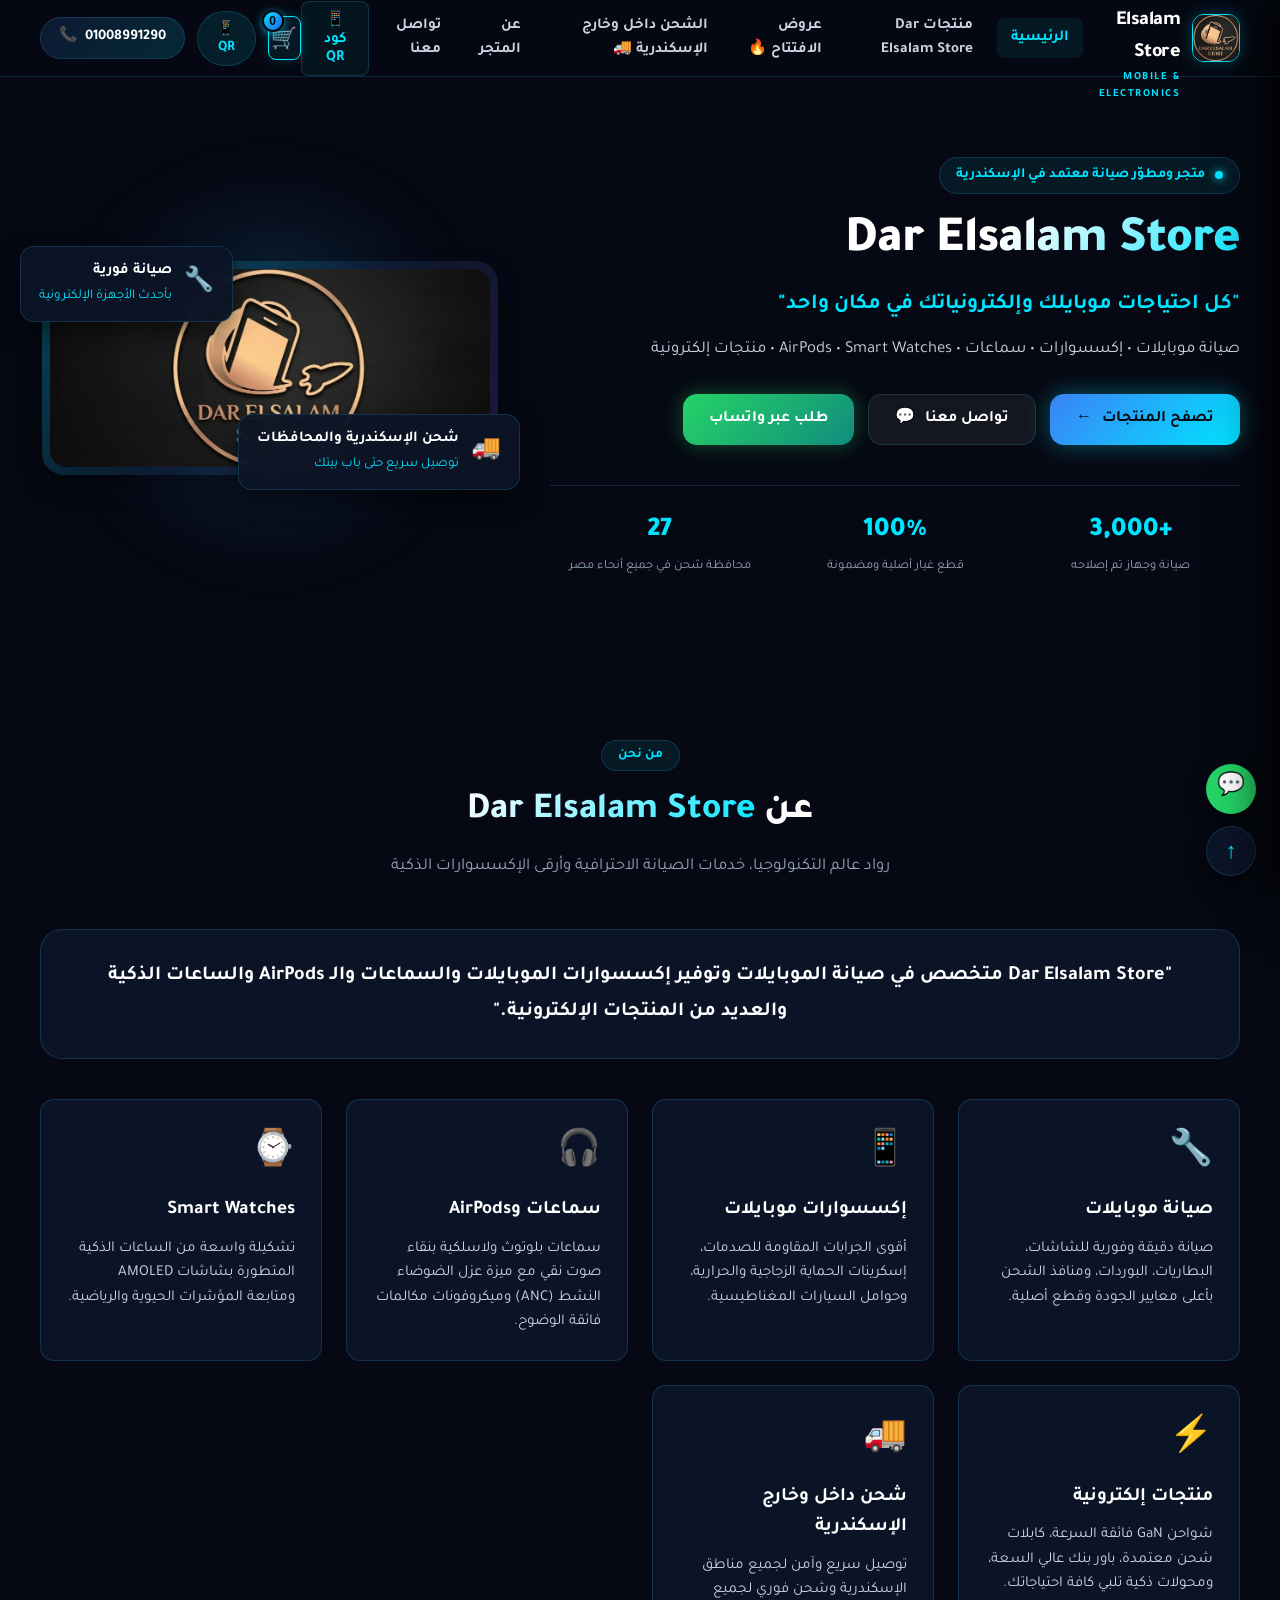
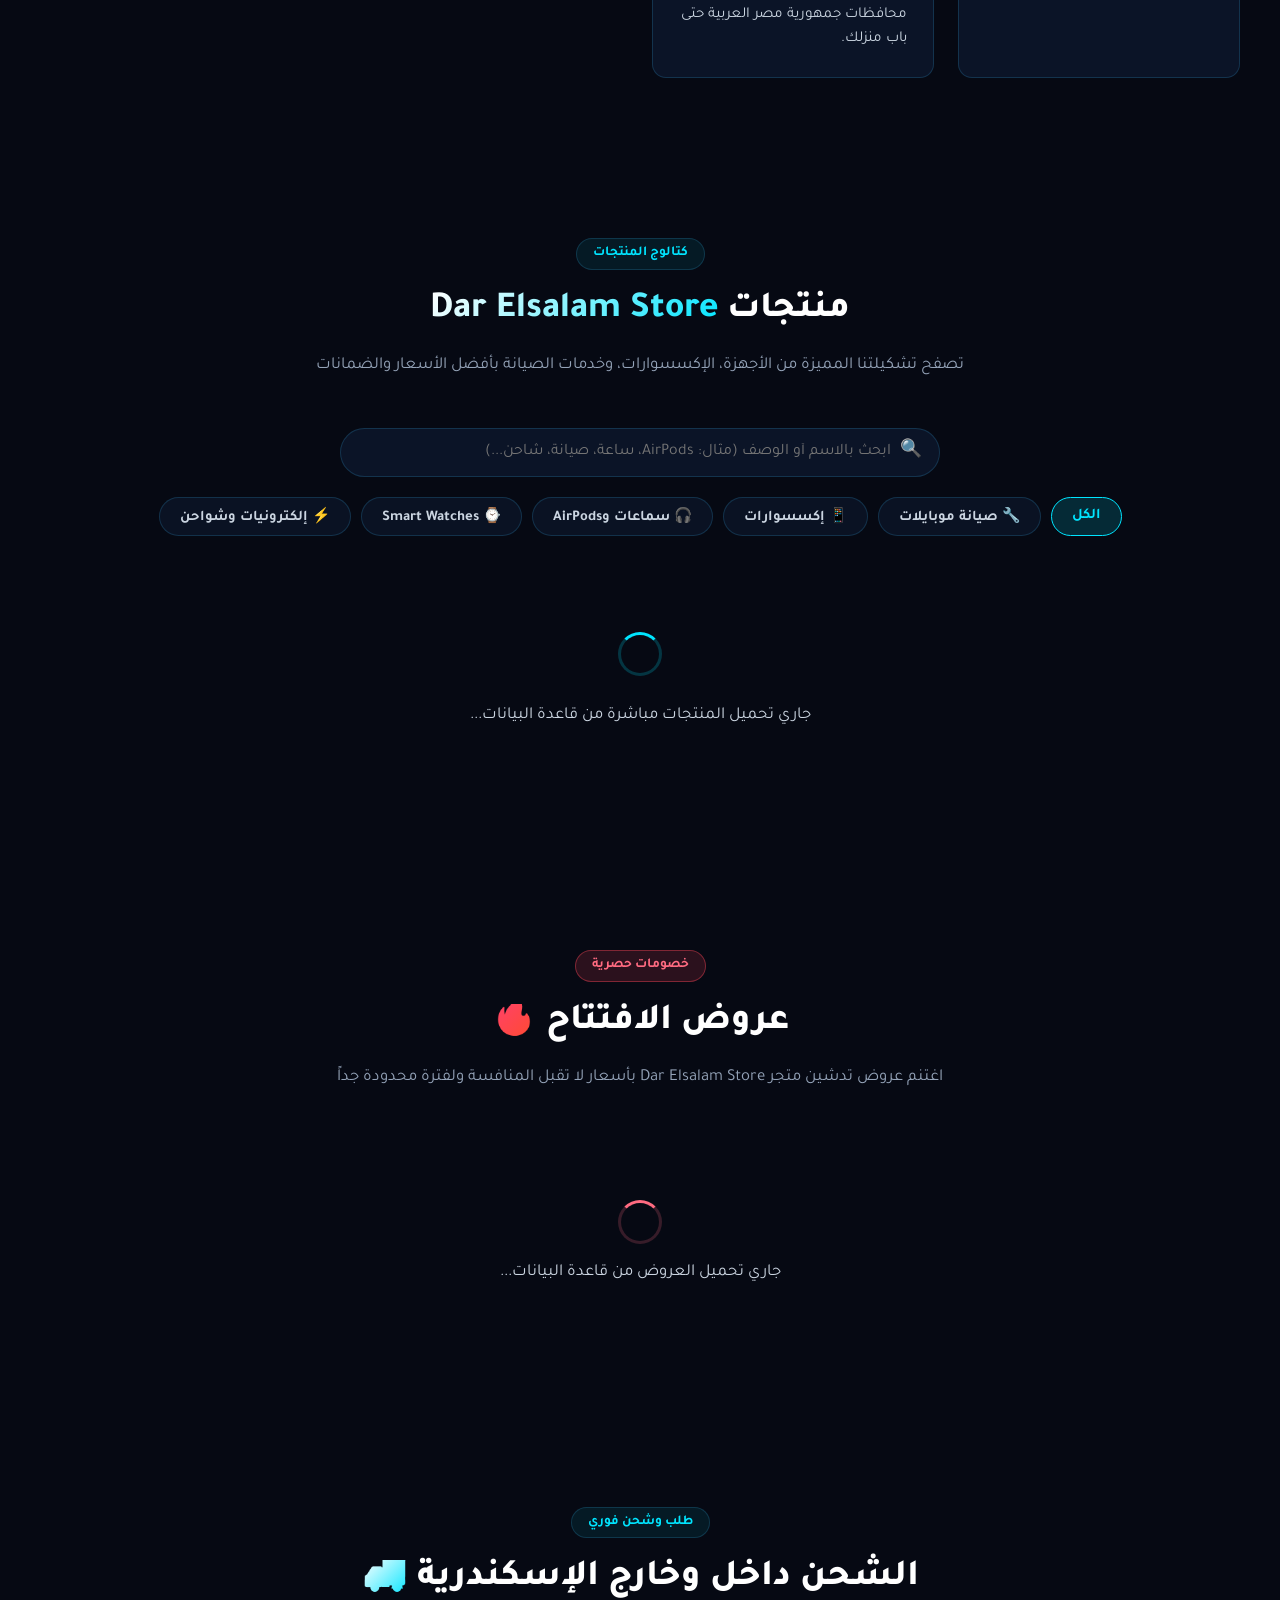
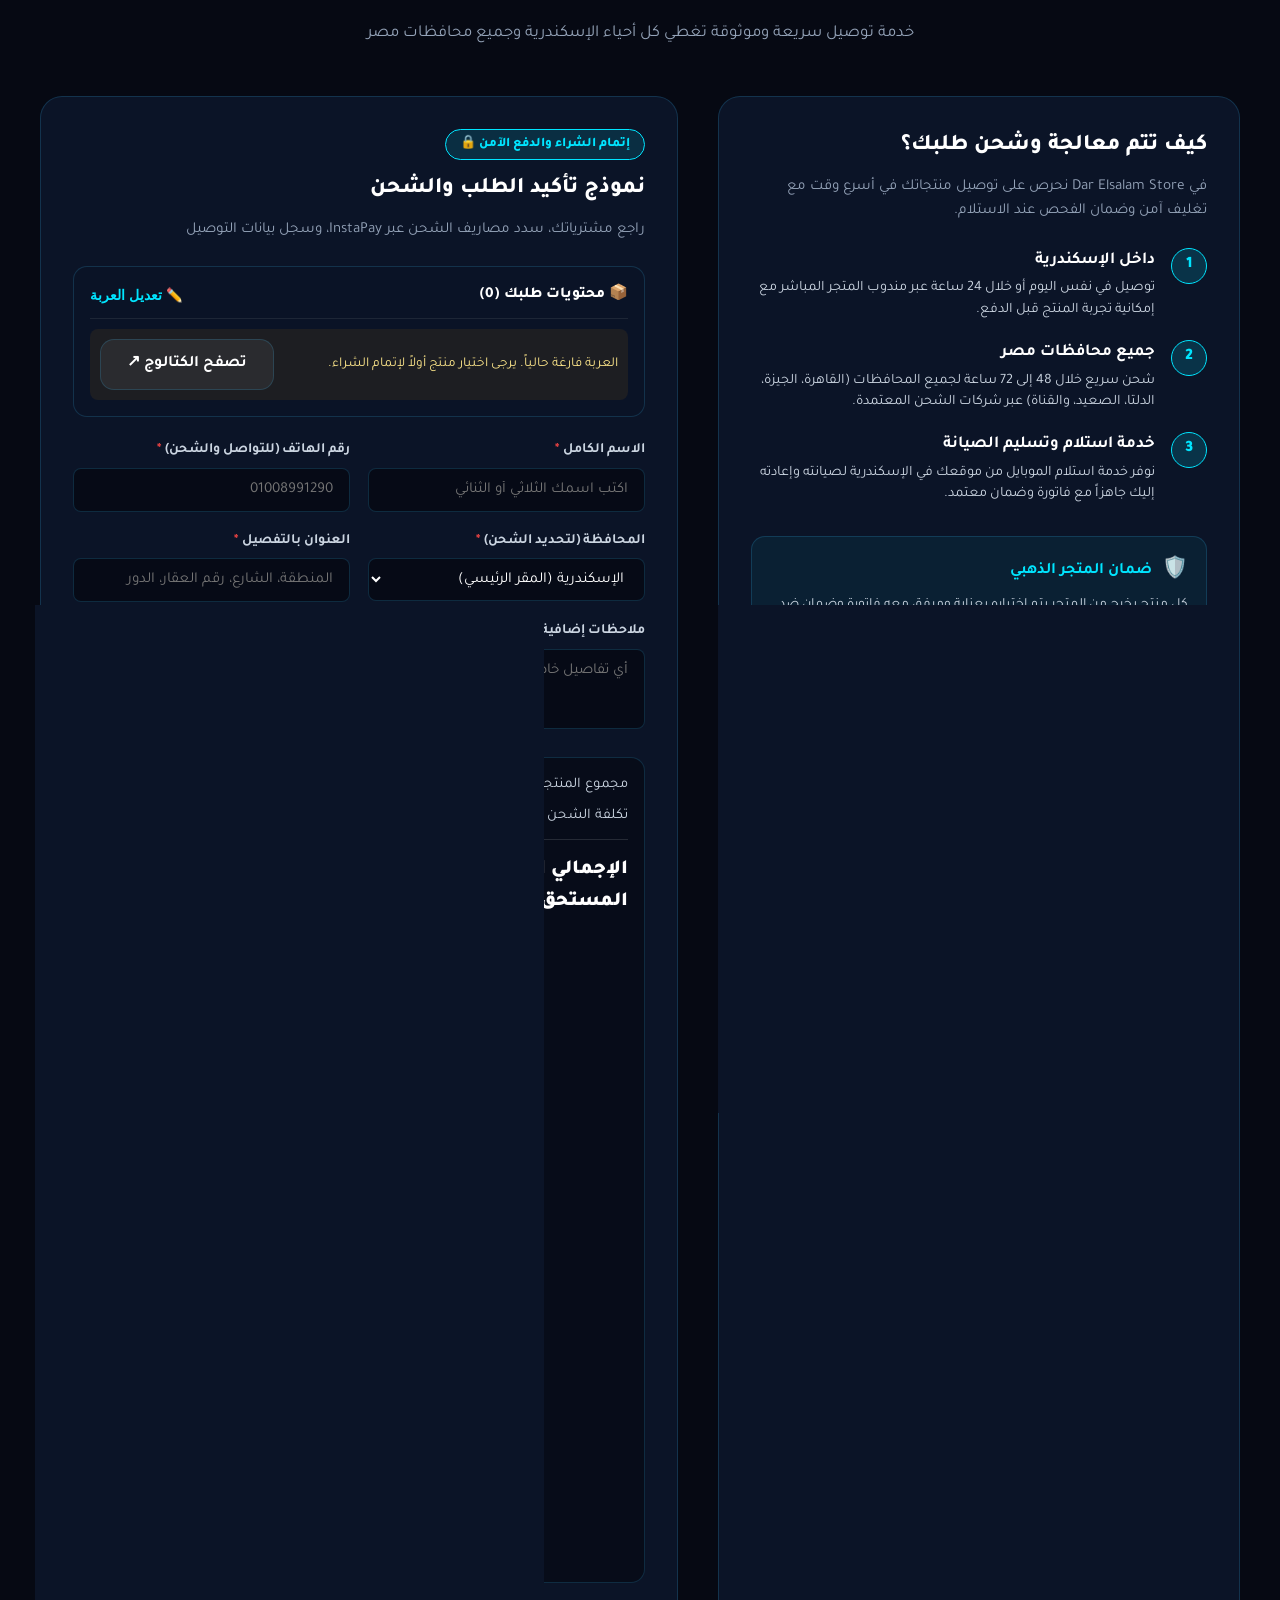
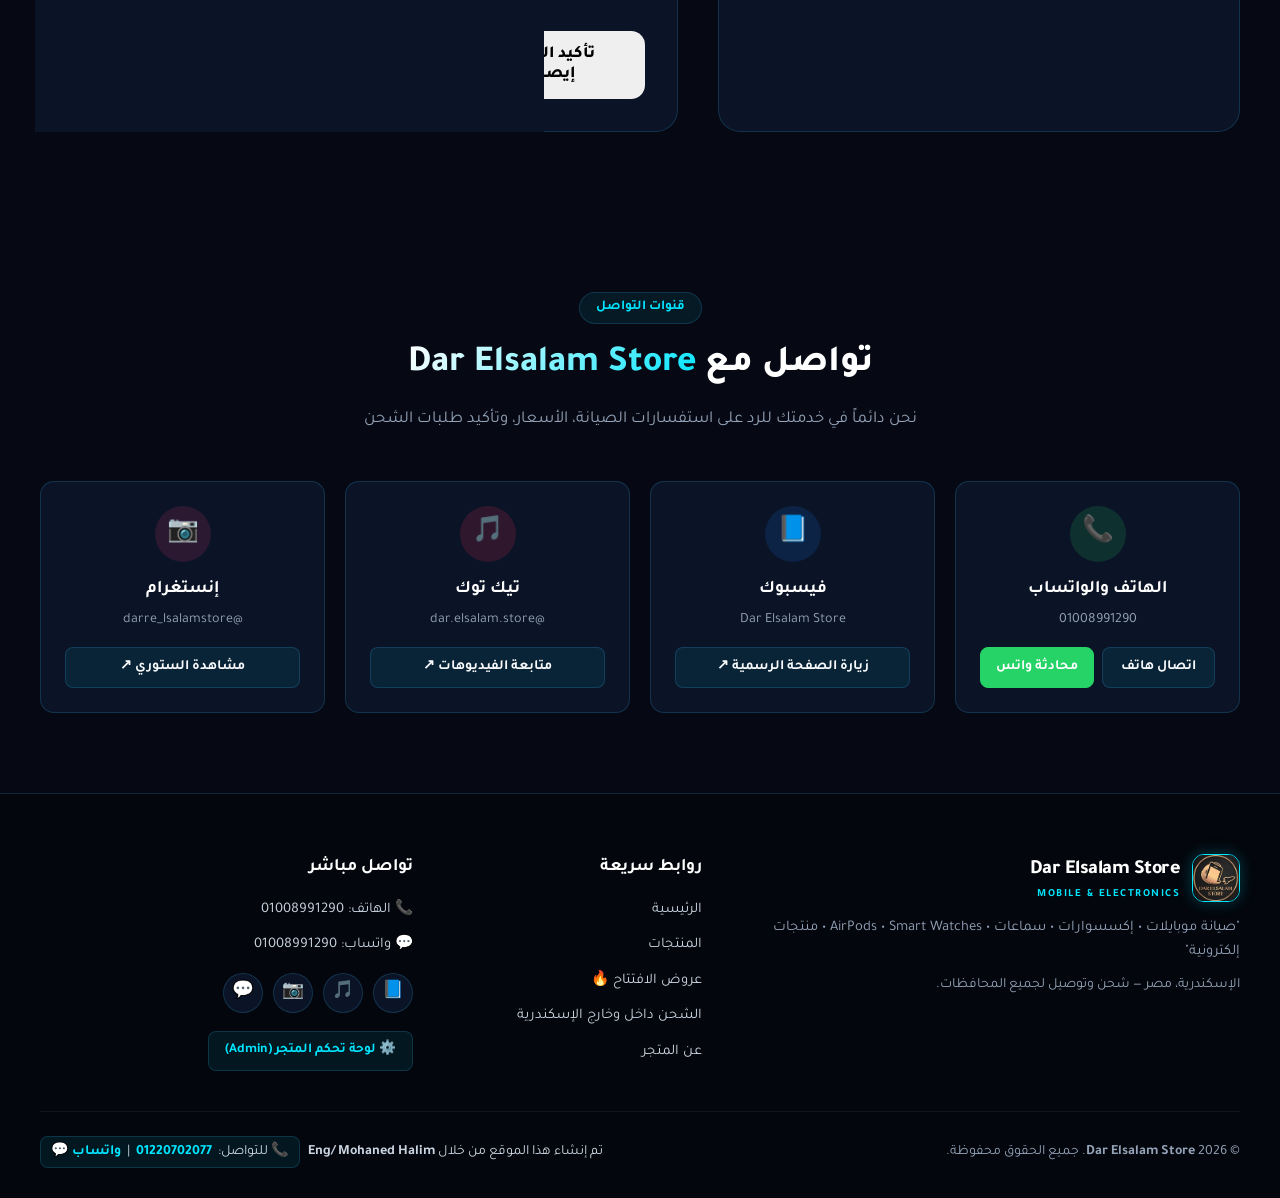
==== commit e539689a: "Add files via upload" ====
--- a/index.html
+++ b/index.html
@@ -1182,6 +1182,196 @@
       border-radius: var(--radius-md);
       text-align: center;
       margin-bottom: 20px;
+    }
+
+    /* ==================== MULTI-OFFERS GRID ==================== */
+    .offers-multi-container {
+      display: flex;
+      flex-direction: column;
+      gap: 32px;
+    }
+
+    .offer-card-multi {
+      background: linear-gradient(135deg, rgba(14, 23, 44, 0.92) 0%, rgba(20, 10, 30, 0.9) 100%);
+      border: 1px solid rgba(255, 65, 108, 0.3);
+      border-radius: var(--radius-lg);
+      overflow: hidden;
+      display: grid;
+      grid-template-columns: 1fr 1.4fr;
+      gap: 0;
+      transition: var(--transition);
+      box-shadow: 0 8px 32px rgba(255, 65, 108, 0.12);
+      position: relative;
+    }
+
+    .offer-card-multi:hover {
+      border-color: rgba(255, 65, 108, 0.6);
+      box-shadow: 0 12px 40px rgba(255, 65, 108, 0.2);
+      transform: translateY(-4px);
+    }
+
+    .offer-card-multi-img-wrap {
+      background: rgba(6, 9, 19, 0.6);
+      display: flex;
+      align-items: center;
+      justify-content: center;
+      padding: 28px;
+      min-height: 320px;
+      position: relative;
+      overflow: hidden;
+    }
+
+    .offer-card-multi-img-wrap::before {
+      content: '';
+      position: absolute;
+      inset: 0;
+      background: radial-gradient(ellipse at 50% 50%, rgba(255, 65, 108, 0.08) 0%, transparent 70%);
+      pointer-events: none;
+    }
+
+    .offer-card-multi-img {
+      max-width: 100%;
+      max-height: 260px;
+      object-fit: contain;
+      transition: transform 0.4s ease;
+      position: relative;
+      z-index: 1;
+    }
+
+    .offer-card-multi:hover .offer-card-multi-img {
+      transform: scale(1.06);
+    }
+
+    .offer-card-multi-content {
+      padding: 32px;
+      display: flex;
+      flex-direction: column;
+      gap: 16px;
+    }
+
+    .offer-multi-badge {
+      display: inline-flex;
+      align-items: center;
+      gap: 6px;
+      background: linear-gradient(135deg, rgba(255, 65, 108, 0.2), rgba(255, 75, 43, 0.15));
+      border: 1px solid rgba(255, 65, 108, 0.4);
+      color: #ff6b81;
+      padding: 5px 14px;
+      border-radius: var(--radius-full);
+      font-size: 0.82rem;
+      font-weight: 800;
+      width: fit-content;
+    }
+
+    .offer-multi-title {
+      font-size: 1.3rem;
+      font-weight: 800;
+      color: #fff;
+      line-height: 1.4;
+    }
+
+    .offer-multi-price-row {
+      display: flex;
+      align-items: center;
+      gap: 14px;
+      flex-wrap: wrap;
+    }
+
+    .offer-multi-new-price {
+      font-size: 2rem;
+      font-weight: 900;
+      color: #ff6b81;
+    }
+
+    .offer-multi-old-price {
+      font-size: 1.1rem;
+      color: var(--text-muted);
+      text-decoration: line-through;
+    }
+
+    .offer-multi-discount-badge {
+      background: rgba(255, 75, 43, 0.15);
+      border: 1px solid rgba(255, 75, 43, 0.4);
+      color: #ff6b81;
+      padding: 4px 12px;
+      border-radius: var(--radius-full);
+      font-size: 0.85rem;
+      font-weight: 800;
+    }
+
+    .offer-multi-countdown {
+      background: rgba(6, 9, 19, 0.7);
+      border: 1px solid var(--border-subtle);
+      border-radius: var(--radius-md);
+      padding: 14px 18px;
+    }
+
+    .offer-multi-countdown-label {
+      font-size: 0.88rem;
+      font-weight: 700;
+      color: var(--text-secondary);
+      margin-bottom: 10px;
+    }
+
+    .offer-multi-timer {
+      display: flex;
+      gap: 10px;
+      justify-content: flex-start;
+    }
+
+    .offer-multi-timer-box {
+      background: rgba(14, 23, 44, 0.9);
+      border: 1px solid var(--border-subtle);
+      border-radius: var(--radius-sm);
+      padding: 8px 12px;
+      min-width: 60px;
+      text-align: center;
+    }
+
+    .offer-multi-timer-num {
+      font-size: 1.5rem;
+      font-weight: 900;
+      color: var(--accent-cyan);
+      line-height: 1;
+    }
+
+    .offer-multi-timer-unit {
+      font-size: 0.65rem;
+      color: var(--text-muted);
+      margin-top: 3px;
+    }
+
+    .offer-multi-expired {
+      background: rgba(239, 68, 68, 0.12);
+      border: 1px solid rgba(239, 68, 68, 0.4);
+      color: #f87171;
+      padding: 10px 16px;
+      border-radius: var(--radius-md);
+      font-weight: 700;
+      text-align: center;
+      font-size: 0.92rem;
+    }
+
+    .offer-multi-actions {
+      display: flex;
+      gap: 12px;
+      flex-wrap: wrap;
+      margin-top: auto;
+    }
+
+    @media (max-width: 768px) {
+      .offer-card-multi {
+        grid-template-columns: 1fr;
+      }
+      .offer-card-multi-img-wrap {
+        min-height: 200px;
+      }
+      .offer-card-multi-content {
+        padding: 20px;
+      }
+      .offer-multi-new-price {
+        font-size: 1.6rem;
+      }
     }
 
     /* ==================== SHIPPING & ORDER FORM ==================== */
@@ -1955,6 +2145,772 @@
         display: none;
       }
     }
+
+    /* ==========================================================================
+       SHOPPING CART, INSTAPAY & CHECKOUT ENHANCED STYLES
+       ========================================================================== */
+
+    /* Navbar Cart Button */
+    .btn-nav-cart {
+      position: relative;
+      background: rgba(0, 229, 255, 0.08);
+      border: 1.5px solid var(--accent-cyan);
+      color: #fff;
+      width: 44px;
+      height: 44px;
+      border-radius: var(--radius-sm);
+      display: flex;
+      align-items: center;
+      justify-content: center;
+      cursor: pointer;
+      transition: var(--transition);
+      box-shadow: 0 0 12px rgba(0, 229, 255, 0.2);
+    }
+
+    .btn-nav-cart:hover {
+      background: rgba(0, 229, 255, 0.2);
+      transform: translateY(-2px);
+      box-shadow: var(--glow-cyan);
+    }
+
+    .cart-icon {
+      font-size: 1.3rem;
+      line-height: 1;
+    }
+
+    .cart-badge {
+      position: absolute;
+      top: -7px;
+      left: -7px;
+      background: linear-gradient(135deg, #00e5ff 0%, #2563eb 100%);
+      color: #030712;
+      font-size: 0.75rem;
+      font-weight: 900;
+      min-width: 22px;
+      height: 22px;
+      border-radius: 999px;
+      display: flex;
+      align-items: center;
+      justify-content: center;
+      padding: 0 5px;
+      border: 2px solid #060913;
+      box-shadow: 0 2px 8px rgba(0, 229, 255, 0.6);
+      transition: transform 0.2s ease;
+    }
+
+    .mobile-cart-badge {
+      background: var(--accent-cyan);
+      color: #030712;
+      font-weight: 900;
+      font-size: 0.78rem;
+      padding: 2px 8px;
+      border-radius: 999px;
+      margin-right: 8px;
+    }
+
+    .badge-bounce {
+      animation: badgeBounceAnim 0.45s cubic-bezier(0.175, 0.885, 0.32, 1.275);
+    }
+
+    @keyframes badgeBounceAnim {
+      0%, 100% { transform: scale(1); }
+      50% { transform: scale(1.45); }
+    }
+
+    .btn-added-pop {
+      animation: btnPopAnim 0.35s ease-out;
+    }
+
+    @keyframes btnPopAnim {
+      0%, 100% { transform: scale(1); }
+      50% { transform: scale(0.92); }
+    }
+
+    /* Product Card Cart Button */
+    .btn-product-cart {
+      flex: 1.2;
+      background: linear-gradient(135deg, rgba(0, 229, 255, 0.15) 0%, rgba(37, 99, 235, 0.15) 100%);
+      border: 1px solid var(--accent-cyan);
+      color: #fff;
+      padding: 10px 14px;
+      border-radius: var(--radius-sm);
+      font-weight: 700;
+      font-size: 0.88rem;
+      cursor: pointer;
+      display: flex;
+      align-items: center;
+      justify-content: center;
+      gap: 6px;
+      transition: var(--transition);
+    }
+
+    .btn-product-cart:hover {
+      background: linear-gradient(135deg, var(--accent-cyan) 0%, var(--accent-blue) 100%);
+      color: #030712;
+      box-shadow: 0 0 18px rgba(0, 229, 255, 0.4);
+      transform: translateY(-2px);
+    }
+
+    /* Cart Sliding Drawer */
+    .cart-drawer-overlay {
+      position: fixed;
+      inset: 0;
+      background: rgba(3, 7, 18, 0.75);
+      backdrop-filter: blur(8px);
+      -webkit-backdrop-filter: blur(8px);
+      z-index: 1090;
+      opacity: 0;
+      visibility: hidden;
+      pointer-events: none;
+      transition: opacity 0.3s ease, visibility 0.3s ease;
+    }
+
+    .cart-drawer-overlay.open {
+      opacity: 1;
+      visibility: visible;
+      pointer-events: auto;
+    }
+
+    .cart-drawer {
+      position: fixed;
+      top: 0;
+      right: 0;
+      width: 420px;
+      max-width: 92vw;
+      height: 100vh;
+      background: #080d1c;
+      border-left: 1px solid var(--border-subtle);
+      box-shadow: -15px 0 45px rgba(0, 0, 0, 0.85);
+      z-index: 1100;
+      display: flex;
+      flex-direction: column;
+      transform: translateX(100%);
+      transition: transform 0.35s cubic-bezier(0.16, 1, 0.3, 1);
+    }
+
+    .cart-drawer.open {
+      transform: translateX(0);
+    }
+
+    .cart-drawer-header {
+      display: flex;
+      align-items: center;
+      justify-content: space-between;
+      padding: 22px 20px;
+      border-bottom: 1px solid var(--border-subtle);
+      background: rgba(11, 20, 38, 0.7);
+    }
+
+    .cart-header-title-wrap {
+      display: flex;
+      align-items: center;
+      gap: 10px;
+    }
+
+    .cart-header-icon {
+      font-size: 1.4rem;
+    }
+
+    .cart-header-title {
+      font-size: 1.2rem;
+      font-weight: 800;
+      color: #fff;
+    }
+
+    .btn-cart-close {
+      width: 36px;
+      height: 36px;
+      border-radius: 50%;
+      background: rgba(255, 255, 255, 0.06);
+      border: 1px solid var(--border-subtle);
+      color: var(--text-secondary);
+      font-size: 1.1rem;
+      cursor: pointer;
+      display: flex;
+      align-items: center;
+      justify-content: center;
+      transition: var(--transition);
+    }
+
+    .btn-cart-close:hover {
+      background: rgba(239, 68, 68, 0.2);
+      border-color: #ef4444;
+      color: #fff;
+      transform: rotate(90deg);
+    }
+
+    .cart-items-container {
+      flex: 1;
+      overflow-y: auto;
+      padding: 18px 16px;
+      display: flex;
+      flex-direction: column;
+      gap: 12px;
+    }
+
+    .cart-item-card {
+      display: flex;
+      align-items: center;
+      gap: 12px;
+      background: rgba(14, 23, 44, 0.7);
+      border: 1px solid var(--border-subtle);
+      border-radius: var(--radius-md);
+      padding: 12px;
+      position: relative;
+      transition: border-color 0.2s ease;
+    }
+
+    .cart-item-card:hover {
+      border-color: rgba(0, 229, 255, 0.4);
+    }
+
+    .cart-item-img {
+      width: 64px;
+      height: 64px;
+      border-radius: var(--radius-sm);
+      object-fit: cover;
+      background: #060913;
+      border: 1px solid var(--border-subtle);
+      flex-shrink: 0;
+    }
+
+    .cart-item-details {
+      flex: 1;
+      min-width: 0;
+    }
+
+    .cart-item-title {
+      font-size: 0.88rem;
+      font-weight: 700;
+      color: var(--text-primary);
+      margin-bottom: 4px;
+      white-space: nowrap;
+      overflow: hidden;
+      text-overflow: ellipsis;
+    }
+
+    .cart-item-price-unit {
+      font-size: 0.78rem;
+      color: var(--text-muted);
+      margin-bottom: 6px;
+    }
+
+    .cart-item-qty-row {
+      display: flex;
+      align-items: center;
+      justify-content: space-between;
+    }
+
+    .cart-qty-ctrl {
+      display: flex;
+      align-items: center;
+      background: rgba(0, 0, 0, 0.4);
+      border: 1px solid var(--border-subtle);
+      border-radius: 6px;
+      overflow: hidden;
+    }
+
+    .btn-qty-dec, .btn-qty-inc {
+      width: 28px;
+      height: 26px;
+      background: transparent;
+      border: none;
+      color: #fff;
+      font-size: 1rem;
+      font-weight: 800;
+      cursor: pointer;
+      display: flex;
+      align-items: center;
+      justify-content: center;
+      transition: background 0.2s;
+    }
+
+    .btn-qty-dec:hover, .btn-qty-inc:hover {
+      background: rgba(0, 229, 255, 0.2);
+      color: var(--accent-cyan);
+    }
+
+    .cart-qty-num {
+      width: 26px;
+      text-align: center;
+      font-weight: 800;
+      font-size: 0.85rem;
+      color: var(--accent-cyan);
+    }
+
+    .cart-item-total-price {
+      font-weight: 800;
+      font-size: 0.95rem;
+      color: #fff;
+    }
+
+    .btn-cart-remove {
+      background: transparent;
+      border: none;
+      color: var(--text-muted);
+      font-size: 0.85rem;
+      cursor: pointer;
+      padding: 4px;
+      align-self: flex-start;
+      transition: color 0.2s;
+    }
+
+    .btn-cart-remove:hover {
+      color: #ef4444;
+    }
+
+    .cart-empty-state {
+      text-align: center;
+      padding: 60px 20px;
+      color: var(--text-muted);
+    }
+
+    .cart-empty-icon {
+      font-size: 3.5rem;
+      display: block;
+      margin-bottom: 12px;
+      opacity: 0.6;
+    }
+
+    .cart-empty-state h4 {
+      font-size: 1.15rem;
+      font-weight: 800;
+      color: var(--text-primary);
+      margin-bottom: 8px;
+    }
+
+    .cart-empty-state p {
+      font-size: 0.88rem;
+      line-height: 1.6;
+      max-width: 280px;
+      margin: 0 auto;
+    }
+
+    .cart-drawer-footer {
+      padding: 20px;
+      border-top: 1px solid var(--border-subtle);
+      background: rgba(6, 9, 19, 0.95);
+    }
+
+    .cart-summary-row {
+      display: flex;
+      justify-content: space-between;
+      align-items: center;
+      margin-bottom: 6px;
+    }
+
+    .cart-summary-label {
+      font-size: 1.05rem;
+      font-weight: 700;
+      color: var(--text-secondary);
+    }
+
+    .cart-summary-value {
+      font-size: 1.3rem;
+      font-weight: 900;
+      color: var(--accent-cyan);
+    }
+
+    .cart-shipping-hint {
+      font-size: 0.78rem;
+      color: var(--text-muted);
+      margin-bottom: 16px;
+      line-height: 1.5;
+    }
+
+    .btn-checkout-action {
+      width: 100%;
+      background: linear-gradient(135deg, var(--accent-cyan) 0%, var(--accent-blue) 100%);
+      color: #030712;
+      font-weight: 800;
+      font-size: 1.05rem;
+      padding: 13px;
+      border-radius: var(--radius-md);
+      display: flex;
+      align-items: center;
+      justify-content: center;
+      gap: 10px;
+      text-decoration: none;
+      box-shadow: 0 4px 20px rgba(0, 229, 255, 0.35);
+      transition: var(--transition);
+      margin-bottom: 10px;
+    }
+
+    .btn-checkout-action:hover {
+      box-shadow: 0 6px 28px rgba(0, 229, 255, 0.55);
+      transform: translateY(-2px);
+      color: #030712;
+    }
+
+    .btn-clear-cart {
+      width: 100%;
+      background: transparent;
+      border: 1px dashed rgba(239, 68, 68, 0.35);
+      color: #f87171;
+      padding: 8px;
+      border-radius: var(--radius-sm);
+      font-size: 0.82rem;
+      font-weight: 600;
+      cursor: pointer;
+      transition: var(--transition);
+    }
+
+    .btn-clear-cart:hover {
+      background: rgba(239, 68, 68, 0.12);
+      border-color: #ef4444;
+    }
+
+    /* Checkout & InstaPay Form Elements */
+    .checkout-header-badge {
+      display: inline-block;
+      background: rgba(0, 229, 255, 0.12);
+      border: 1px solid var(--accent-cyan);
+      color: var(--accent-cyan);
+      font-size: 0.82rem;
+      font-weight: 800;
+      padding: 4px 14px;
+      border-radius: 999px;
+      margin-bottom: 12px;
+    }
+
+    .checkout-cart-summary {
+      background: rgba(11, 20, 38, 0.65);
+      border: 1px solid var(--border-subtle);
+      border-radius: var(--radius-md);
+      padding: 16px;
+      margin-bottom: 22px;
+    }
+
+    .checkout-summary-head {
+      display: flex;
+      justify-content: space-between;
+      align-items: center;
+      padding-bottom: 10px;
+      border-bottom: 1px solid rgba(255, 255, 255, 0.08);
+      margin-bottom: 10px;
+    }
+
+    .checkout-summary-head h4 {
+      font-size: 0.95rem;
+      font-weight: 800;
+      color: #fff;
+    }
+
+    .btn-modify-cart {
+      background: transparent;
+      border: none;
+      color: var(--accent-cyan);
+      font-size: 0.85rem;
+      font-weight: 700;
+      cursor: pointer;
+      transition: opacity 0.2s;
+    }
+
+    .btn-modify-cart:hover {
+      opacity: 0.8;
+      text-decoration: underline;
+    }
+
+    .checkout-items-list {
+      display: flex;
+      flex-direction: column;
+      gap: 6px;
+    }
+
+    .checkout-item-row {
+      display: flex;
+      justify-content: space-between;
+      align-items: center;
+      font-size: 0.88rem;
+      padding: 4px 0;
+    }
+
+    .checkout-item-title-wrap {
+      display: flex;
+      align-items: center;
+      gap: 8px;
+      overflow: hidden;
+    }
+
+    .checkout-item-qty-pill {
+      background: rgba(0, 229, 255, 0.14);
+      color: var(--accent-cyan);
+      font-weight: 800;
+      padding: 1px 7px;
+      border-radius: 4px;
+      font-size: 0.78rem;
+      flex-shrink: 0;
+    }
+
+    .checkout-item-name {
+      white-space: nowrap;
+      overflow: hidden;
+      text-overflow: ellipsis;
+      color: var(--text-primary);
+    }
+
+    .checkout-item-subtotal {
+      font-weight: 700;
+      color: var(--text-secondary);
+      flex-shrink: 0;
+    }
+
+    .checkout-empty-cart-hint {
+      display: flex;
+      align-items: center;
+      justify-content: space-between;
+      padding: 10px;
+      background: rgba(245, 158, 11, 0.08);
+      border-radius: var(--radius-sm);
+      font-size: 0.85rem;
+      color: #fde68a;
+    }
+
+    .checkout-financial-card {
+      background: rgba(0, 0, 0, 0.35);
+      border: 1px solid var(--border-subtle);
+      border-radius: var(--radius-md);
+      padding: 16px;
+      margin: 10px 0 20px 0;
+    }
+
+    .financial-row {
+      display: flex;
+      justify-content: space-between;
+      align-items: center;
+      font-size: 0.92rem;
+      margin-bottom: 8px;
+      color: var(--text-secondary);
+    }
+
+    .financial-row.grand-total-row {
+      border-top: 1px solid rgba(255, 255, 255, 0.12);
+      margin-top: 10px;
+      padding-top: 10px;
+      font-size: 1.25rem;
+      color: #fff;
+      font-weight: 900;
+    }
+
+    .financial-row.grand-total-row strong {
+      color: var(--accent-cyan);
+      font-size: 1.4rem;
+    }
+
+    /* InstaPay Payment Box */
+    .instapay-payment-box {
+      background: linear-gradient(135deg, rgba(11, 20, 38, 0.95) 0%, rgba(18, 30, 56, 0.9) 100%);
+      border: 1.5px solid rgba(0, 229, 255, 0.4);
+      border-radius: var(--radius-lg);
+      padding: 22px;
+      margin-bottom: 24px;
+      box-shadow: 0 0 25px rgba(0, 229, 255, 0.12);
+    }
+
+    .instapay-box-header {
+      display: flex;
+      align-items: center;
+      justify-content: space-between;
+      margin-bottom: 16px;
+    }
+
+    .instapay-logo-badge {
+      display: flex;
+      align-items: center;
+      gap: 8px;
+      font-size: 1.1rem;
+      font-weight: 800;
+      color: #fff;
+    }
+
+    .instapay-icon {
+      font-size: 1.3rem;
+      color: var(--accent-cyan);
+    }
+
+    .instapay-status-tag {
+      background: rgba(16, 185, 129, 0.15);
+      border: 1px solid rgba(16, 185, 129, 0.5);
+      color: #34d399;
+      font-size: 0.75rem;
+      font-weight: 800;
+      padding: 3px 10px;
+      border-radius: 999px;
+    }
+
+    .instapay-warning-alert {
+      display: flex;
+      gap: 10px;
+      background: rgba(245, 158, 11, 0.12);
+      border: 1px solid rgba(245, 158, 11, 0.4);
+      border-radius: var(--radius-md);
+      padding: 14px;
+      margin-bottom: 18px;
+      font-size: 0.88rem;
+      line-height: 1.6;
+      color: #fde68a;
+    }
+
+    .instapay-account-details {
+      background: rgba(0, 0, 0, 0.45);
+      border: 1px solid var(--border-subtle);
+      border-radius: var(--radius-md);
+      padding: 16px;
+      margin-bottom: 20px;
+    }
+
+    .account-label {
+      font-size: 0.85rem;
+      color: var(--text-muted);
+    }
+
+    .account-number-row {
+      display: flex;
+      align-items: center;
+      justify-content: space-between;
+      gap: 12px;
+      margin-top: 8px;
+      flex-wrap: wrap;
+    }
+
+    .account-number {
+      font-size: 1.45rem;
+      font-weight: 900;
+      color: var(--accent-cyan);
+      letter-spacing: 1px;
+      font-family: monospace;
+      direction: ltr;
+    }
+
+    .btn-copy-instapay {
+      background: linear-gradient(135deg, var(--accent-cyan) 0%, var(--accent-blue) 100%);
+      color: #030712;
+      border: none;
+      padding: 8px 16px;
+      border-radius: var(--radius-sm);
+      font-weight: 800;
+      font-size: 0.88rem;
+      cursor: pointer;
+      display: flex;
+      align-items: center;
+      gap: 6px;
+      transition: var(--transition);
+    }
+
+    .btn-copy-instapay:hover {
+      box-shadow: 0 0 15px rgba(0, 229, 255, 0.5);
+      transform: translateY(-1px);
+    }
+
+    .btn-copy-instapay.copied {
+      background: linear-gradient(135deg, #10b981 0%, #059669 100%);
+      color: #fff;
+    }
+
+    /* Receipt Upload Dropzone */
+    .receipt-dropzone {
+      border: 2px dashed rgba(0, 229, 255, 0.4);
+      border-radius: var(--radius-md);
+      padding: 22px 16px;
+      text-align: center;
+      background: rgba(0, 229, 255, 0.03);
+      position: relative;
+      cursor: pointer;
+      transition: var(--transition);
+    }
+
+    .receipt-dropzone:hover {
+      border-color: var(--accent-cyan);
+      background: rgba(0, 229, 255, 0.08);
+    }
+
+    .receipt-file-input {
+      position: absolute;
+      inset: 0;
+      opacity: 0;
+      width: 100%;
+      height: 100%;
+      cursor: pointer;
+    }
+
+    .dropzone-content {
+      display: flex;
+      flex-direction: column;
+      align-items: center;
+      gap: 6px;
+    }
+
+    .dropzone-icon {
+      font-size: 2.2rem;
+    }
+
+    .dropzone-text {
+      font-weight: 700;
+      font-size: 0.95rem;
+      color: var(--text-primary);
+    }
+
+    .dropzone-sub {
+      font-size: 0.8rem;
+      color: var(--text-muted);
+    }
+
+    .receipt-preview-box {
+      display: flex;
+      flex-direction: column;
+      align-items: center;
+      gap: 12px;
+      position: relative;
+      z-index: 2;
+    }
+
+    .receipt-preview-box img {
+      max-width: 220px;
+      max-height: 190px;
+      object-fit: contain;
+      border-radius: var(--radius-sm);
+      border: 2px solid var(--accent-cyan);
+      box-shadow: 0 4px 20px rgba(0, 229, 255, 0.3);
+    }
+
+    .receipt-preview-actions {
+      display: flex;
+      align-items: center;
+      gap: 12px;
+      flex-wrap: wrap;
+      justify-content: center;
+    }
+
+    .receipt-file-name {
+      font-size: 0.85rem;
+      color: var(--accent-cyan);
+      font-weight: 700;
+    }
+
+    .btn-remove-receipt {
+      background: rgba(239, 68, 68, 0.18);
+      border: 1px solid #ef4444;
+      color: #fca5a5;
+      font-size: 0.8rem;
+      font-weight: 700;
+      padding: 5px 12px;
+      border-radius: var(--radius-sm);
+      cursor: pointer;
+      transition: var(--transition);
+    }
+
+    .btn-remove-receipt:hover {
+      background: #ef4444;
+      color: #fff;
+    }
+
+    .btn-checkout-submit {
+      flex: 1.4;
+      padding: 14px 28px;
+      font-size: 1.05rem;
+      font-weight: 800;
+      justify-content: center;
+    }
   </style>
 </head>
 <body>
@@ -1990,13 +2946,13 @@
             <!-- Floating Nav Dropdown for Instant QR Viewing -->
             <div class="nav-qr-dropdown" id="navQrDropdown">
               <div class="nav-qr-frame">
-                <img src="images/qr-code.png" alt="QR Code لموقع متجر دار السلام" class="nav-qr-img">
+                <div id="qrNav" class="nav-qr-img"></div>
               </div>
               <div class="nav-qr-caption">امسح الرمز لفتح المتجر</div>
-              <div class="nav-qr-url">dar-elsalam-store.firebaseapp.com</div>
+              <div class="nav-qr-url">mohanedhalim42-star.github.io/MohanedMohamed</div>
               <div class="nav-qr-btns">
                 <button type="button" class="btn-qr-dropdown-copy" id="btnCopyDropdown">📋 نسخ</button>
-                <a href="https://wa.me/?text=https%3A%2F%2Fdar-elsalam-store.firebaseapp.com" target="_blank" rel="noopener noreferrer" class="btn-qr-dropdown-wa">واتساب</a>
+                <a href="https://wa.me/?text=https%3A%2F%2Fmohanedhalim42-star.github.io%2FMohanedMohamed%2F" target="_blank" rel="noopener noreferrer" class="btn-qr-dropdown-wa">واتساب</a>
               </div>
             </div>
           </li>
@@ -2005,6 +2961,10 @@
 
       <!-- Nav Call to Action & Hamburger -->
       <div class="nav-actions">
+        <button type="button" class="btn-nav-cart" id="openCartBtn" title="عربة التسوق" aria-label="عرض عربة التسوق">
+          <span class="cart-icon">🛒</span>
+          <span class="cart-badge" id="cartCountBadge">0</span>
+        </button>
         <button type="button" class="btn-nav-qr-icon" id="openQrBtnHeader" title="رمز QR لرابط المتجر" aria-label="رمز QR">
           <span>📱 QR</span>
         </button>
@@ -2035,10 +2995,16 @@
     </div>
     
     <ul class="mobile-nav-list">
+      <li>
+        <button type="button" class="mobile-nav-link mobile-cart-trigger" id="openCartMobileBtn">
+          <span>🛒 عربة التسوق</span>
+          <span class="mobile-cart-badge" id="cartCountMobileBadge">0</span>
+        </button>
+      </li>
       <li><a href="#hero" class="mobile-nav-link active">🏠 الرئيسية</a></li>
       <li><a href="#products" class="mobile-nav-link">📱 منتجات Dar Elsalam Store</a></li>
       <li><a href="#offers" class="mobile-nav-link">🔥 عروض الافتتاح</a></li>
-      <li><a href="#shipping" class="mobile-nav-link">🚚 الشحن داخل وخارج الإسكندرية</a></li>
+      <li><a href="#shipping" class="mobile-nav-link">🚚 الشحن وإتمام الطلب</a></li>
       <li><a href="#about" class="mobile-nav-link">ℹ️ عن المتجر</a></li>
       <li><a href="#contact" class="mobile-nav-link">💬 تواصل معنا</a></li>
       
@@ -2050,9 +3016,9 @@
             <button type="button" class="btn-copy-mobile-qr-badge" id="btnCopyMobileQr">📋 نسخ الرابط</button>
           </div>
           <div class="mobile-qr-img-wrap">
-            <img src="images/qr-code.png" alt="QR Code لموقع متجر دار السلام" class="mobile-qr-img">
+            <div id="qrMobile" class="mobile-qr-img"></div>
           </div>
-          <div class="mobile-qr-url">dar-elsalam-store.firebaseapp.com</div>
+          <div class="mobile-qr-url">mohanedhalim42-star.github.io/MohanedMohamed</div>
         </div>
       </li>
       <li><a href="admin.html" class="mobile-nav-link" style="color: var(--accent-cyan); font-weight: 700;">⚙️ لوحة تحكم المتجر (Admin)</a></li>
@@ -2065,6 +3031,41 @@
       <a href="tel:01008991290" class="btn btn-secondary" style="width: 100%;">
         <span>📞 01008991290</span>
       </a>
+    </div>
+  </aside>
+
+  <!-- ==================== SHOPPING CART DRAWER ==================== -->
+  <div class="cart-drawer-overlay" id="cartOverlay"></div>
+  <aside class="cart-drawer" id="cartDrawer" aria-label="عربة التسوق">
+    <div class="cart-drawer-header">
+      <div class="cart-header-title-wrap">
+        <span class="cart-header-icon">🛒</span>
+        <h3 class="cart-header-title">عربة التسوق (<span id="cartDrawerCount">0</span>)</h3>
+      </div>
+      <button type="button" class="btn-cart-close" id="closeCartBtn" aria-label="إغلاق العربة">✕</button>
+    </div>
+
+    <!-- Items Container -->
+    <div class="cart-items-container" id="cartItemsContainer">
+      <!-- Populated via script.js -->
+    </div>
+
+    <!-- Cart Footer with Subtotal & Checkout CTA -->
+    <div class="cart-drawer-footer" id="cartDrawerFooter">
+      <div class="cart-summary-row">
+        <span class="cart-summary-label">إجمالي المنتجات:</span>
+        <span class="cart-summary-value" id="cartSubtotal">0 ج.م</span>
+      </div>
+      <p class="cart-shipping-hint">💡 تكلفة الشحن تُحسب حسب محافظتك في نموذج إتمام الطلب</p>
+      <div class="cart-footer-actions">
+        <a href="#shipping" class="btn btn-checkout-action" id="btnProceedCheckout">
+          <span>متابعة إتمام الشراء والدفع</span>
+          <span>←</span>
+        </a>
+        <button type="button" class="btn btn-clear-cart" id="btnClearCart">
+          <span>تفريغ السلة 🗑️</span>
+        </button>
+      </div>
     </div>
   </aside>
 
@@ -2279,84 +3280,17 @@
         <p class="section-subtitle">اغتنم عروض تدشين متجر Dar Elsalam Store بأسعار لا تقبل المنافسة ولفترة محدودة جداً</p>
       </div>
 
-      <!-- Live Opening Offer Card -->
-      <div class="offer-card" id="openingOfferCard">
-        <div class="offer-grid">
-          
-          <!-- Offer Image / Media -->
-          <div class="offer-visual-wrap">
-            <img 
-              id="offerBannerImg"
-              src="images/offers/launch-offer.svg" 
-              alt="عرض افتتاح Dar Elsalam Store" 
-              class="hero-main-img"
-              loading="lazy"
-            >
-          </div>
-
-          <!-- Offer Information & Countdown -->
-          <div class="offer-content">
-            <div class="offer-badge-hot">
-              <span>🔥 عرض افتتاح حصري لفترة محدودة</span>
-            </div>
-
-            <h3 class="offer-title" id="offerTitleText">باقة الافتتاح الكبرى: ساعة ذكية Ultra + AirPods Pro + شاحن 65W</h3>
-            
-            <p class="offer-description" id="offerDescriptionText">
-              احصل على أقوى مجموعة تكنولوجية متكاملة بسعر الافتتاح الاستثنائي! وفر أكثر من 35% مع ضمان حقيقي وشحن فوري لجميع المحافظات.
-            </p>
-
-            <div class="offer-price-row">
-              <span class="offer-new-price" id="offerNewPriceText">1,250 <small style="font-size: 1rem; color: #cbd5e1;">ج.م</small></span>
-              <span class="offer-old-price" id="offerOldPriceText">1,950 ج.م</span>
-              <span class="offer-save-badge" id="offerDiscountText">وفر 700 ج.م (36%-)</span>
-            </div>
-
-            <!-- Countdown Timer Container -->
-            <div class="countdown-container" id="countdownArea">
-              <div class="countdown-label">
-                <span>⏱️ ينتهي هذا العرض خلال:</span>
-              </div>
-              <div class="countdown-timer" id="countdownTimerBox">
-                <div class="timer-box">
-                  <div class="timer-num" id="timerDays">00</div>
-                  <div class="timer-unit">الأيام</div>
-                </div>
-                <div class="timer-box">
-                  <div class="timer-num" id="timerHours">00</div>
-                  <div class="timer-unit">الساعات</div>
-                </div>
-                <div class="timer-box">
-                  <div class="timer-num" id="timerMinutes">00</div>
-                  <div class="timer-unit">الدقائق</div>
-                </div>
-                <div class="timer-box">
-                  <div class="timer-num" id="timerSeconds">00</div>
-                  <div class="timer-unit">الثواني</div>
-                </div>
-              </div>
-            </div>
-
-            <!-- Notice displayed when countdown reaches 0 -->
-            <div class="offer-expired-notice" id="offerExpiredNotice">
-              <span style="font-size: 1.5rem; display: block; margin-bottom: 6px;">⏳</span>
-              <strong>انتهى العرض</strong>
-              <p style="font-size: 0.9rem; margin-top: 4px;">ترقبوا عروضنا الجديدة قريباً أو تواصلوا معنا للاستفسار عن التوفر.</p>
-            </div>
-
-            <!-- Action Buttons for Offer -->
-            <div style="display: flex; gap: 14px; flex-wrap: wrap;">
-              <a href="#shipping" class="btn btn-primary btn-offer-order" id="btnOfferOrder" style="background: linear-gradient(135deg, #ff416c, #ff4b2b); box-shadow: var(--glow-fire);">
-                <span>اطلب عرض الافتتاح الآن</span>
-                <span>⚡</span>
-              </a>
-              <a href="https://wa.me/201008991290?text=%D9%85%D8%B1%D8%AD%D8%A8%D8%A7%20Dar%20Elsalam%20Store%D8%8C%20%D8%A3%D8%B1%D9%8A%D8%AF%20%D8%AD%D8%AC%D8%B2%20%D8%B9%D8%B1%D8%B6%20%D8%A7%D9%84%D8%A7%D9%81%D8%AA%D8%AA%D8%A7%D8%AD%20%D8%A7%D9%84%D8%AD%D8%B5%D8%B1%D9%8A" target="_blank" rel="noopener noreferrer" class="btn btn-whatsapp">
-                <span>حجز سريع عبر واتساب</span>
-              </a>
-            </div>
-
-          </div>
-
+      <!-- Multi-Offer Dynamic Container (populated by script.js via Firestore onSnapshot) -->
+      <div id="offersContainer" class="offers-multi-container" aria-live="polite">
+        <!-- Loading state shown until Firestore responds -->
+        <div class="offers-loading-state" id="offersLoadingState" style="text-align: center; padding: 60px 20px;">
+          <div style="width: 44px; height: 44px; border: 3px solid rgba(255, 107, 129, 0.2); border-top-color: #ff6b81; border-radius: 50%; animation: spin 0.8s linear infinite; margin: 0 auto 16px;"></div>
+          <p style="color: var(--text-secondary); font-size: 1.05rem;">جاري تحميل العروض من قاعدة البيانات...</p>
+        </div>
+        <div id="offersEmptyState" style="display: none; text-align: center; padding: 60px 20px;">
+          <div style="font-size: 3rem; margin-bottom: 12px;">🏷️</div>
+          <h3 style="color: #fff; margin-bottom: 8px;">لا توجد عروض متاحة حالياً</h3>
+          <p style="color: var(--text-muted);">ترقبوا عروضنا القادمة قريباً أو تواصلوا معنا للاستفسار.</p>
         </div>
       </div>
 
@@ -2419,14 +3353,26 @@
           </div>
         </div>
 
-        <!-- Professional Order Form -->
-        <div class="order-form-card">
+        <!-- Professional Order & Checkout Form -->
+        <div class="order-form-card" id="checkoutCard">
+          <div class="checkout-header-badge">إتمام الشراء والدفع الآمن 🔒</div>
           <h3 class="form-header-title">نموذج تأكيد الطلب والشحن</h3>
-          <p class="form-header-subtitle">املأ البيانات أدناه لإرسال طلبك فوراً أو إرساله مباشرة عبر الواتساب</p>
+          <p class="form-header-subtitle">راجع مشترياتك، سدد مصاريف الشحن عبر InstaPay، وسجل بيانات التوصيل</p>
+
+          <!-- Dynamic Cart Items Review in Checkout -->
+          <div class="checkout-cart-summary" id="checkoutCartSummary">
+            <div class="checkout-summary-head">
+              <h4>📦 محتويات طلبك (<span id="checkoutItemsCount">0</span>)</h4>
+              <button type="button" class="btn-modify-cart" id="btnEditCartFromCheckout">✏️ تعديل العربة</button>
+            </div>
+            <div class="checkout-items-list" id="checkoutItemsList">
+              <!-- Dynamically rendered -->
+            </div>
+          </div>
 
           <form id="orderForm" class="order-form" novalidate>
             
-            <!-- Full Name (Required) -->
+            <!-- Customer Full Name (Required) -->
             <div class="form-group" id="groupFullName">
               <label for="orderFullName" class="form-label">
                 <span>الاسم الكامل</span>
@@ -2439,93 +3385,169 @@
             <!-- Phone Number (Required) -->
             <div class="form-group" id="groupPhone">
               <label for="orderPhone" class="form-label">
-                <span>رقم الهاتف</span>
+                <span>رقم الهاتف (للتواصل والشحن)</span>
                 <span class="required-star">*</span>
               </label>
               <input type="tel" id="orderPhone" class="form-input" placeholder="01008991290" dir="ltr" style="text-align: right;" required>
               <span class="form-error-msg">من فضلك أدخل رقم هاتف صحيح (مثال: 01008991290)</span>
             </div>
 
-            <!-- Requested Product (Required) -->
-            <div class="form-group full-width" id="groupProduct">
+            <!-- Fallback single product field (if cart is empty) -->
+            <div class="form-group full-width" id="groupProduct" style="display: none;">
               <label for="orderProduct" class="form-label">
                 <span>المنتج أو الخدمة المطلوبة</span>
                 <span class="required-star">*</span>
               </label>
-              <input type="text" id="orderProduct" class="form-input" placeholder="اسم المنتج أو وصف الصيانة المطلوبة (أو اختر من الكتالوج)" required>
+              <input type="text" id="orderProduct" class="form-input" placeholder="اسم المنتج أو وصف الخدمة المطلوبة">
               <span class="form-error-msg">من فضلك حدد المنتج المطلوب</span>
             </div>
 
-            <!-- Quantity -->
-            <div class="form-group" id="groupQuantity">
-              <label for="orderQuantity" class="form-label">
-                <span>الكمية</span>
-              </label>
-              <input type="number" id="orderQuantity" class="form-input" value="1" min="1" max="50">
-            </div>
-
-            <!-- Governorate -->
+            <!-- Governorate Selection (Live Shipping Calculation) -->
             <div class="form-group" id="groupGov">
               <label for="orderGovernorate" class="form-label">
-                <span>المحافظة</span>
+                <span>المحافظة (لتحديد الشحن)</span>
+                <span class="required-star">*</span>
               </label>
-              <select id="orderGovernorate" class="form-select">
-                <option value="الإسكندرية" selected>الإسكندرية</option>
+              <select id="orderGovernorate" class="form-select" required>
+                <option value="الإسكندرية" selected>الإسكندرية (المقر الرئيسي)</option>
                 <option value="القاهرة">القاهرة</option>
                 <option value="الجيزة">الجيزة</option>
+                <option value="القليوبية">القليوبية</option>
                 <option value="البحيرة">البحيرة</option>
                 <option value="الغربية">الغربية</option>
+                <option value="المنوفية">المنوفية</option>
                 <option value="الدقهلية">الدقهلية</option>
+                <option value="كفر الشيخ">كفر الشيخ</option>
                 <option value="الشرقية">الشرقية</option>
-                <option value="المنوفية">المنوفية</option>
-                <option value="القليوبية">القليوبية</option>
-                <option value="كفر الشيخ">كفر الشيخ</option>
                 <option value="دمياط">دمياط</option>
                 <option value="بورسعيد">بورسعيد</option>
                 <option value="الإسماعيلية">الإسماعيلية</option>
                 <option value="السويس">السويس</option>
-                <option value="شمال سيناء">شمال سيناء</option>
-                <option value="جنوب سيناء">جنوب سيناء</option>
-                <option value="مطروح">مطروح</option>
-                <option value="البحر الأحمر">البحر الأحمر</option>
-                <option value="الوادي الجديد">الوادي الجديد</option>
+                <option value="الفيوم">الفيوم</option>
+                <option value="بني سويف">بني سويف</option>
+                <option value="المنيا">المنيا</option>
                 <option value="أسيوط">أسيوط</option>
                 <option value="سوهاج">سوهاج</option>
                 <option value="قنا">قنا</option>
                 <option value="الأقصر">الأقصر</option>
                 <option value="أسوان">أسوان</option>
-                <option value="بني سويف">بني سويف</option>
-                <option value="الفيوم">الفيوم</option>
-                <option value="المنيا">المنيا</option>
+                <option value="مطروح">مطروح</option>
+                <option value="البحر الأحمر">البحر الأحمر</option>
+                <option value="الوادي الجديد">الوادي الجديد</option>
+                <option value="شمال سيناء">شمال سيناء</option>
+                <option value="جنوب سيناء">جنوب سيناء</option>
               </select>
             </div>
 
             <!-- Detailed Address -->
-            <div class="form-group full-width" id="groupAddress">
+            <div class="form-group" id="groupAddress">
               <label for="orderAddress" class="form-label">
                 <span>العنوان بالتفصيل</span>
+                <span class="required-star">*</span>
               </label>
-              <input type="text" id="orderAddress" class="form-input" placeholder="المنطقة، اسم الشارع، رقم العقار">
+              <input type="text" id="orderAddress" class="form-input" placeholder="المنطقة، الشارع، رقم العقار، الدور" required>
+              <span class="form-error-msg">من فضلك أدخل العنوان بالتفصيل</span>
             </div>
 
             <!-- Additional Notes -->
             <div class="form-group full-width" id="groupNotes">
               <label for="orderNotes" class="form-label">
-                <span>ملاحظات إضافية (اختياري)</span>
+                <span>ملاحظات إضافية والتسليم (اختياري)</span>
               </label>
-              <textarea id="orderNotes" class="form-textarea" placeholder="أي تفاصيل خاصة باللون، الموديل، وقت التوصيل المفضل أو مشكلة الصيانة..."></textarea>
+              <textarea id="orderNotes" class="form-textarea" rows="2" placeholder="أي تفاصيل خاصة باللون، الموديل، الموعد المفضل..."></textarea>
             </div>
 
+            <!-- LIVE FINANCIAL BREAKDOWN CARD -->
+            <div class="checkout-financial-card full-width">
+              <div class="financial-row">
+                <span>مجموع المنتجات:</span>
+                <strong id="summaryProductsTotal">0 ج.م</strong>
+              </div>
+              <div class="financial-row">
+                <span>تكلفة الشحن لـ (<span id="summaryGovName">الإسكندرية</span>):</span>
+                <strong id="summaryShippingFee" style="color: var(--accent-cyan);">40 ج.م</strong>
+              </div>
+              <div class="financial-row grand-total-row">
+                <span>الإجمالي النهائي المستحق:</span>
+                <strong id="summaryGrandTotal">40 ج.م</strong>
+              </div>
+            </div>
+
+            <!-- MANDATORY INSTAPAY PAYMENT CARD -->
+            <div class="instapay-payment-box full-width">
+              <div class="instapay-box-header">
+                <div class="instapay-logo-badge">
+                  <span class="instapay-icon">⚡</span>
+                  <strong>الدفع الإلكتروني عبر InstaPay</strong>
+                </div>
+                <span class="instapay-status-tag">حساب الدفع المعتمد</span>
+              </div>
+
+              <!-- Mandatory Prepayment Warning -->
+              <div class="instapay-warning-alert">
+                <span class="alert-icon">⚠️</span>
+                <p>
+                  <strong>تنبيه إلزامي ومهم:</strong> يتم تحويل <strong>مصاريف الشحن مسبقاً</strong> عبر تطبيق <strong>InstaPay</strong> لتأكيد جدية الطلب وحجز موعد المندوب، بينما يتم سداد <strong>ثمن المنتجات نقداً عند الاستلام والفحص</strong>.
+                </p>
+              </div>
+
+              <!-- InstaPay Transfer Info & Copy Button -->
+              <div class="instapay-account-details">
+                <div class="account-info-group">
+                  <span class="account-label">رقم التحويل المباشر في InstaPay:</span>
+                  <div class="account-number-row">
+                    <span class="account-number" id="instapayPhoneDisplay">+201210824115</span>
+                    <button type="button" class="btn-copy-instapay" id="btnCopyInstapay" title="نسخ الرقم">
+                      <span id="copyInstapayIcon">📋</span>
+                      <span id="copyInstapayText">نسخ الرقم</span>
+                    </button>
+                  </div>
+                </div>
+              </div>
+
+              <!-- Receipt Screenshot Upload -->
+              <div class="receipt-upload-section">
+                <label class="form-label" style="margin-bottom: 8px;">
+                  <span>📸 صورة إيصال التحويل (Screenshot)</span>
+                  <span class="required-star">*</span>
+                </label>
+                <p style="font-size: 0.82rem; color: var(--text-secondary); margin-bottom: 12px;">
+                  بعد إتمام التحويل عبر تطبيق InstaPay، يرجى إرفاق لقطة شاشة للإيصال لتأكيد شحنتك فوراً.
+                </p>
+
+                <!-- Dropzone / File Picker -->
+                <div class="receipt-dropzone" id="receiptDropzone">
+                  <input type="file" id="receiptFileInput" accept="image/*" class="receipt-file-input">
+                  <div class="dropzone-content" id="dropzonePrompt">
+                    <span class="dropzone-icon">📁</span>
+                    <span class="dropzone-text">اضغط هنا لاختيار صورة الإيصال أو اسحبها هنا</span>
+                    <span class="dropzone-sub">يدعم JPG, PNG, WEBP (حجم مثالي وسريع)</span>
+                  </div>
+                  <!-- Preview Box -->
+                  <div class="receipt-preview-box" id="receiptPreviewBox" style="display: none;">
+                    <img id="receiptPreviewImg" src="" alt="معاينة إيصال التحويل">
+                    <div class="receipt-preview-actions">
+                      <span id="receiptFileNameDisplay" class="receipt-file-name"></span>
+                      <button type="button" class="btn-remove-receipt" id="btnRemoveReceipt">حذف وإعادة الرفع ✕</button>
+                    </div>
+                  </div>
+                </div>
+                <span class="form-error-msg" id="receiptErrorMsg" style="display: none; color: #ef4444; font-size: 0.85rem; margin-top: 6px;">
+                  ⚠️ يرجى إرفاق صورة إيصال تحويل InstaPay لتأكيد الطلب
+                </span>
+              </div>
+            </div>
+
             <!-- Submit Action Buttons -->
-            <div class="form-submit-row">
+            <div class="form-submit-row full-width">
+              <button type="submit" id="btnSubmitLocal" class="btn btn-cyan btn-checkout-submit">
+                <span>تأكيد الطلب وإرسال إيصال التحويل</span>
+                <span>✓</span>
+              </button>
+
               <button type="button" id="btnSubmitWhatsApp" class="btn btn-whatsapp btn-form-whatsapp">
-                <span>طلب فوري ومباشر عبر واتساب (01008991290)</span>
+                <span>طلب سريع عبر واتساب (01008991290)</span>
                 <span>💬</span>
-              </button>
-              
-              <button type="submit" id="btnSubmitLocal" class="btn btn-secondary">
-                <span>تسجيل الطلب في الموقع</span>
-                <span>✓</span>
               </button>
             </div>
 
@@ -2700,12 +3722,16 @@
           </ul>
 
           <div class="modal-actions">
+            <button class="btn btn-cyan" id="modalAddToCartBtn" style="width: 100%; justify-content: center; font-size: 1.05rem;">
+              <span>أضف إلى عربة التسوق</span>
+              <span>🛒</span>
+            </button>
             <button class="btn btn-whatsapp" id="modalOrderWhatsAppBtn" style="width: 100%;">
               <span>اطلب هذا المنتج عبر واتساب</span>
               <span>💬</span>
             </button>
             <button class="btn btn-secondary" id="modalFillFormBtn" style="width: 100%;">
-              <span>الانتقال لنموذج الشحن السريع</span>
+              <span>الانتقال لنموذج الشحن والدفع</span>
               <span>🚚</span>
             </button>
           </div>
@@ -2730,10 +3756,10 @@
 
         <div class="qr-box-wrapper">
           <div class="qr-image-frame">
-            <img src="images/qr-code.png" alt="QR Code لموقع متجر دار السلام" class="qr-code-img" id="qrCodeImg">
+            <div id="qrModal_canvas"></div>
           </div>
           <div class="qr-link-container">
-            <span class="qr-link-text" id="qrLinkText">https://dar-elsalam-store.firebaseapp.com</span>
+            <span class="qr-link-text" id="qrLinkText">https://mohanedhalim42-star.github.io/MohanedMohamed/</span>
             <button type="button" class="btn-copy-link" id="btnCopySiteUrl" title="نسخ الرابط">
               <span id="copyBtnText">📋 نسخ</span>
             </button>
@@ -2775,6 +3801,7 @@
       doc, 
       onSnapshot, 
       addDoc, 
+      setDoc,
       serverTimestamp 
     } from "https://www.gstatic.com/firebasejs/12.19.0/firebase-firestore.js";
 
@@ -2810,59 +3837,108 @@
       window.firebaseDb = db;
       console.log("Firebase Firestore initialized successfully.");
 
-      // 4. Real-time Synchronization for Products Catalog
+      // 4. Real-time Synchronization for Products Catalog (onSnapshot)
+      // Completely avoids LocalStorage; updates DOM directly with live Firestore stream
       const productsCollectionRef = collection(db, "products");
       onSnapshot(productsCollectionRef, (snapshot) => {
-        if (!snapshot.empty) {
-          const remoteProducts = [];
-          snapshot.forEach((docSnap) => {
-            const data = docSnap.data();
-            remoteProducts.push({
-              id: data.id || docSnap.id,
-              name: data.name || '',
-              category: data.category || 'إلكترونيات',
-              image: data.image || 'images/products/phone-repair.svg',
-              price: data.price || '0',
-              oldPrice: data.oldPrice || '',
-              description: data.description || '',
-              features: Array.isArray(data.features) ? data.features : [],
-              available: data.available !== false
-            });
+        const remoteProducts = [];
+        snapshot.forEach((docSnap) => {
+          const data = docSnap.data();
+          remoteProducts.push({
+            id: data.id || docSnap.id,
+            name: data.name || '',
+            category: data.category || 'إلكترونيات',
+            image: data.image || 'images/products/phone-repair.svg',
+            price: data.price || '0',
+            oldPrice: data.oldPrice || '',
+            description: data.description || '',
+            features: Array.isArray(data.features) ? data.features : [],
+            available: data.available !== false
           });
-          console.log(`Firestore real-time sync: Loaded ${remoteProducts.length} products.`);
-          if (window.darUpdateProductsCatalog) {
-            window.darUpdateProductsCatalog(remoteProducts);
+        });
+
+        console.log(`Firestore onSnapshot realtime sync: received ${remoteProducts.length} products.`);
+
+        // Direct DOM update strictly via onSnapshot - zero LocalStorage reliance
+        if (typeof window.darUpdateProductsCatalog === 'function') {
+          window.darUpdateProductsCatalog(remoteProducts);
+        } else {
+          // Store pending products so script.js applies them immediately upon load
+          window._pendingFirestoreProducts = remoteProducts;
+        }
+      }, (error) => {
+        console.error("Firestore products onSnapshot error:", error);
+        if (typeof window.darProductsLoadError === 'function') {
+          window.darProductsLoadError(error);
+        }
+      });
+
+      // 5. Real-time Synchronization for Offers Collection (multiple offers)
+      const offersCollectionRef = collection(db, "offers");
+      onSnapshot(offersCollectionRef, (snapshot) => {
+        const remoteOffers = [];
+        snapshot.forEach((docSnap) => {
+          const data = docSnap.data();
+          remoteOffers.push({
+            id: data.id || docSnap.id,
+            title: data.title || '',
+            image: data.image || 'images/offers/launch-offer.svg',
+            newPrice: data.newPrice || '',
+            oldPrice: data.oldPrice || '',
+            expiresAt: data.expiresAt || '',
+            updatedAt: data.updatedAt || ''
+          });
+        });
+        remoteOffers.sort((a, b) => new Date(b.updatedAt || 0) - new Date(a.updatedAt || 0));
+        console.log(`Firestore onSnapshot: received ${remoteOffers.length} offers.`);
+        if (typeof window.darUpdateOffers === 'function') {
+          window.darUpdateOffers(remoteOffers);
+        } else {
+          window._pendingFirestoreOffers = remoteOffers;
+        }
+      }, (error) => {
+        console.warn("Firestore offers onSnapshot warning:", error);
+        // On error, show empty state
+        if (typeof window.darUpdateOffers === 'function') {
+          window.darUpdateOffers([]);
+        }
+      });
+
+      // 6. Real-time Synchronization for Governorate Shipping Rates
+      const shippingRatesDocRef = doc(db, "settings", "shippingRates");
+      onSnapshot(shippingRatesDocRef, (docSnap) => {
+        if (docSnap.exists()) {
+          const data = docSnap.data();
+          if (data && data.rates) {
+            console.log("Firestore real-time sync: Shipping rates updated.");
+            window.darShippingRates = data.rates;
+            try {
+              localStorage.setItem("dar_elsalam_shipping_rates_v1", JSON.stringify(data.rates));
+            } catch {}
+            if (typeof window.darUpdateShippingRatesUI === 'function') {
+              window.darUpdateShippingRatesUI(data.rates);
+            }
           }
         }
       }, (error) => {
-        console.warn("Firestore products onSnapshot warning:", error);
+        console.warn("Firestore shipping rates onSnapshot warning:", error);
       });
 
-      // 5. Real-time Synchronization for Opening Offer
-      const offerDocRef = doc(db, "settings", "offer");
-      onSnapshot(offerDocRef, (docSnap) => {
-        if (docSnap.exists()) {
-          const offerData = docSnap.data();
-          console.log("Firestore real-time sync: Opening offer updated.");
-          if (window.darUpdateOffer) {
-            window.darUpdateOffer(offerData);
-          }
-        }
-      }, (error) => {
-        console.warn("Firestore offer onSnapshot warning:", error);
-      });
-
-      // 6. Firestore Order Logger hook
+      // 7. Firestore Order Saver hook
       window.darSaveOrderToFirestore = async function(orderData) {
         try {
-          const ordersRef = collection(db, "orders");
-          await addDoc(ordersRef, {
+          const orderId = orderData.id || ('ORD-' + Date.now().toString(36).toUpperCase());
+          const orderDocRef = doc(db, "orders", String(orderId));
+          await setDoc(orderDocRef, {
             ...orderData,
+            id: orderId,
             timestamp: serverTimestamp()
           });
-          console.log("Order saved to Firestore successfully.");
+          console.log(`Order ${orderId} saved to Firestore successfully.`);
+          return true;
         } catch (err) {
-          console.warn("Could not save order to Firestore:", err);
+          console.error("Could not save order to Firestore:", err);
+          throw err;
         }
       };
 
@@ -2873,5 +3949,45 @@
 
   <!-- Main JavaScript File -->
   <script src="script.js"></script>
+
+  <!-- QR Code Generator Library (qrcode.js) -->
+  <script src="qrcode.min.js"></script>
+
+  <!-- QR Code Auto-Generation: generates live QR pointing to the new site URL -->
+  <script>
+    (function() {
+      const QR_URL = "https://mohanedhalim42-star.github.io/MohanedMohamed/";
+      const QR_COLOR_DARK  = "#000000";
+      const QR_COLOR_LIGHT = "#ffffff";
+
+      function makeQR(elementId, size) {
+        var el = document.getElementById(elementId);
+        if (!el || !window.QRCode) return;
+        // Clear any placeholder content
+        el.innerHTML = "";
+        new QRCode(el, {
+          text: QR_URL,
+          width:  size,
+          height: size,
+          colorDark:  QR_COLOR_DARK,
+          colorLight: QR_COLOR_LIGHT,
+          correctLevel: QRCode.CorrectLevel.M
+        });
+      }
+
+      // Generate all QR instances once the page is ready
+      function initAllQR() {
+        makeQR("qrModal_canvas", 170); // QR Modal
+        makeQR("qrNav",          140); // Nav dropdown
+        makeQR("qrMobile",       120); // Mobile drawer
+      }
+
+      if (document.readyState === "loading") {
+        document.addEventListener("DOMContentLoaded", initAllQR);
+      } else {
+        initAllQR();
+      }
+    })();
+  </script>
 </body>
 </html>
--- a/style.css
+++ b/style.css
@@ -213,11 +213,14 @@
   margin-bottom: 8px;
 }
 
-.nav-qr-img {
+.nav-qr-img,
+.nav-qr-frame canvas,
+.nav-qr-frame img {
   width: 140px;
   height: 140px;
   display: block;
   object-fit: contain;
+  margin: 0 auto;
 }
 
 .nav-qr-caption {
@@ -451,10 +454,13 @@
   margin: 8px 0;
 }
 
-.mobile-qr-img {
+.mobile-qr-img,
+.mobile-qr-img-wrap canvas,
+.mobile-qr-img-wrap img {
   width: 120px;
   height: 120px;
   display: block;
+  margin: 0 auto;
 }
 
 .mobile-qr-url {
@@ -1743,10 +1749,13 @@
   box-shadow: 0 0 20px rgba(0, 229, 255, 0.25);
 }
 
-.qr-code-img {
+.qr-code-img,
+.qr-image-frame canvas,
+.qr-image-frame img {
   width: 170px;
   height: 170px;
   display: block;
+  margin: 0 auto;
 }
 
 .qr-link-container {
@@ -1932,4 +1941,781 @@
   .hero-float-badge {
     display: none;
   }
+}
+
+/* ==================== LOADING SPINNER ANIMATION ==================== */
+@keyframes spin {
+  to {
+    transform: rotate(360deg);
+  }
+}
+.loading-spinner {
+  display: inline-block;
+  border-radius: 50%;
+}
+
+/* ==========================================================================
+   SHOPPING CART, INSTAPAY & CHECKOUT ENHANCED STYLES
+   ========================================================================== */
+
+/* Navbar Cart Button */
+.btn-nav-cart {
+  position: relative;
+  background: rgba(0, 229, 255, 0.08);
+  border: 1.5px solid var(--accent-cyan);
+  color: #fff;
+  width: 44px;
+  height: 44px;
+  border-radius: var(--radius-sm);
+  display: flex;
+  align-items: center;
+  justify-content: center;
+  cursor: pointer;
+  transition: var(--transition);
+  box-shadow: 0 0 12px rgba(0, 229, 255, 0.2);
+}
+
+.btn-nav-cart:hover {
+  background: rgba(0, 229, 255, 0.2);
+  transform: translateY(-2px);
+  box-shadow: var(--glow-cyan);
+}
+
+.cart-icon {
+  font-size: 1.3rem;
+  line-height: 1;
+}
+
+.cart-badge {
+  position: absolute;
+  top: -7px;
+  left: -7px;
+  background: linear-gradient(135deg, #00e5ff 0%, #2563eb 100%);
+  color: #030712;
+  font-size: 0.75rem;
+  font-weight: 900;
+  min-width: 22px;
+  height: 22px;
+  border-radius: 999px;
+  display: flex;
+  align-items: center;
+  justify-content: center;
+  padding: 0 5px;
+  border: 2px solid #060913;
+  box-shadow: 0 2px 8px rgba(0, 229, 255, 0.6);
+  transition: transform 0.2s ease;
+}
+
+.mobile-cart-badge {
+  background: var(--accent-cyan);
+  color: #030712;
+  font-weight: 900;
+  font-size: 0.78rem;
+  padding: 2px 8px;
+  border-radius: 999px;
+  margin-right: 8px;
+}
+
+.badge-bounce {
+  animation: badgeBounceAnim 0.45s cubic-bezier(0.175, 0.885, 0.32, 1.275);
+}
+
+@keyframes badgeBounceAnim {
+  0%, 100% { transform: scale(1); }
+  50% { transform: scale(1.45); }
+}
+
+.btn-added-pop {
+  animation: btnPopAnim 0.35s ease-out;
+}
+
+@keyframes btnPopAnim {
+  0%, 100% { transform: scale(1); }
+  50% { transform: scale(0.92); }
+}
+
+/* Product Card Cart Button */
+.btn-product-cart {
+  flex: 1.2;
+  background: linear-gradient(135deg, rgba(0, 229, 255, 0.15) 0%, rgba(37, 99, 235, 0.15) 100%);
+  border: 1px solid var(--accent-cyan);
+  color: #fff;
+  padding: 10px 14px;
+  border-radius: var(--radius-sm);
+  font-weight: 700;
+  font-size: 0.88rem;
+  cursor: pointer;
+  display: flex;
+  align-items: center;
+  justify-content: center;
+  gap: 6px;
+  transition: var(--transition);
+}
+
+.btn-product-cart:hover {
+  background: linear-gradient(135deg, var(--accent-cyan) 0%, var(--accent-blue) 100%);
+  color: #030712;
+  box-shadow: 0 0 18px rgba(0, 229, 255, 0.4);
+  transform: translateY(-2px);
+}
+
+/* Cart Sliding Drawer */
+.cart-drawer-overlay {
+  position: fixed;
+  inset: 0;
+  background: rgba(3, 7, 18, 0.75);
+  backdrop-filter: blur(8px);
+  -webkit-backdrop-filter: blur(8px);
+  z-index: 1090;
+  opacity: 0;
+  visibility: hidden;
+  pointer-events: none;
+  transition: opacity 0.3s ease, visibility 0.3s ease;
+}
+
+.cart-drawer-overlay.open {
+  opacity: 1;
+  visibility: visible;
+  pointer-events: auto;
+}
+
+.cart-drawer {
+  position: fixed;
+  top: 0;
+  right: 0;
+  width: 420px;
+  max-width: 92vw;
+  height: 100vh;
+  background: #080d1c;
+  border-left: 1px solid var(--border-subtle);
+  box-shadow: -15px 0 45px rgba(0, 0, 0, 0.85);
+  z-index: 1100;
+  display: flex;
+  flex-direction: column;
+  transform: translateX(100%);
+  transition: transform 0.35s cubic-bezier(0.16, 1, 0.3, 1);
+}
+
+.cart-drawer.open {
+  transform: translateX(0);
+}
+
+.cart-drawer-header {
+  display: flex;
+  align-items: center;
+  justify-content: space-between;
+  padding: 22px 20px;
+  border-bottom: 1px solid var(--border-subtle);
+  background: rgba(11, 20, 38, 0.7);
+}
+
+.cart-header-title-wrap {
+  display: flex;
+  align-items: center;
+  gap: 10px;
+}
+
+.cart-header-icon {
+  font-size: 1.4rem;
+}
+
+.cart-header-title {
+  font-size: 1.2rem;
+  font-weight: 800;
+  color: #fff;
+}
+
+.btn-cart-close {
+  width: 36px;
+  height: 36px;
+  border-radius: 50%;
+  background: rgba(255, 255, 255, 0.06);
+  border: 1px solid var(--border-subtle);
+  color: var(--text-secondary);
+  font-size: 1.1rem;
+  cursor: pointer;
+  display: flex;
+  align-items: center;
+  justify-content: center;
+  transition: var(--transition);
+}
+
+.btn-cart-close:hover {
+  background: rgba(239, 68, 68, 0.2);
+  border-color: #ef4444;
+  color: #fff;
+  transform: rotate(90deg);
+}
+
+.cart-items-container {
+  flex: 1;
+  overflow-y: auto;
+  padding: 18px 16px;
+  display: flex;
+  flex-direction: column;
+  gap: 12px;
+}
+
+.cart-item-card {
+  display: flex;
+  align-items: center;
+  gap: 12px;
+  background: rgba(14, 23, 44, 0.7);
+  border: 1px solid var(--border-subtle);
+  border-radius: var(--radius-md);
+  padding: 12px;
+  position: relative;
+  transition: border-color 0.2s ease;
+}
+
+.cart-item-card:hover {
+  border-color: rgba(0, 229, 255, 0.4);
+}
+
+.cart-item-img {
+  width: 64px;
+  height: 64px;
+  border-radius: var(--radius-sm);
+  object-fit: cover;
+  background: #060913;
+  border: 1px solid var(--border-subtle);
+  flex-shrink: 0;
+}
+
+.cart-item-details {
+  flex: 1;
+  min-width: 0;
+}
+
+.cart-item-title {
+  font-size: 0.88rem;
+  font-weight: 700;
+  color: var(--text-primary);
+  margin-bottom: 4px;
+  white-space: nowrap;
+  overflow: hidden;
+  text-overflow: ellipsis;
+}
+
+.cart-item-price-unit {
+  font-size: 0.78rem;
+  color: var(--text-muted);
+  margin-bottom: 6px;
+}
+
+.cart-item-qty-row {
+  display: flex;
+  align-items: center;
+  justify-content: space-between;
+}
+
+.cart-qty-ctrl {
+  display: flex;
+  align-items: center;
+  background: rgba(0, 0, 0, 0.4);
+  border: 1px solid var(--border-subtle);
+  border-radius: 6px;
+  overflow: hidden;
+}
+
+.btn-qty-dec, .btn-qty-inc {
+  width: 28px;
+  height: 26px;
+  background: transparent;
+  border: none;
+  color: #fff;
+  font-size: 1rem;
+  font-weight: 800;
+  cursor: pointer;
+  display: flex;
+  align-items: center;
+  justify-content: center;
+  transition: background 0.2s;
+}
+
+.btn-qty-dec:hover, .btn-qty-inc:hover {
+  background: rgba(0, 229, 255, 0.2);
+  color: var(--accent-cyan);
+}
+
+.cart-qty-num {
+  width: 26px;
+  text-align: center;
+  font-weight: 800;
+  font-size: 0.85rem;
+  color: var(--accent-cyan);
+}
+
+.cart-item-total-price {
+  font-weight: 800;
+  font-size: 0.95rem;
+  color: #fff;
+}
+
+.btn-cart-remove {
+  background: transparent;
+  border: none;
+  color: var(--text-muted);
+  font-size: 0.85rem;
+  cursor: pointer;
+  padding: 4px;
+  align-self: flex-start;
+  transition: color 0.2s;
+}
+
+.btn-cart-remove:hover {
+  color: #ef4444;
+}
+
+.cart-empty-state {
+  text-align: center;
+  padding: 60px 20px;
+  color: var(--text-muted);
+}
+
+.cart-empty-icon {
+  font-size: 3.5rem;
+  display: block;
+  margin-bottom: 12px;
+  opacity: 0.6;
+}
+
+.cart-empty-state h4 {
+  font-size: 1.15rem;
+  font-weight: 800;
+  color: var(--text-primary);
+  margin-bottom: 8px;
+}
+
+.cart-empty-state p {
+  font-size: 0.88rem;
+  line-height: 1.6;
+  max-width: 280px;
+  margin: 0 auto;
+}
+
+.cart-drawer-footer {
+  padding: 20px;
+  border-top: 1px solid var(--border-subtle);
+  background: rgba(6, 9, 19, 0.95);
+}
+
+.cart-summary-row {
+  display: flex;
+  justify-content: space-between;
+  align-items: center;
+  margin-bottom: 6px;
+}
+
+.cart-summary-label {
+  font-size: 1.05rem;
+  font-weight: 700;
+  color: var(--text-secondary);
+}
+
+.cart-summary-value {
+  font-size: 1.3rem;
+  font-weight: 900;
+  color: var(--accent-cyan);
+}
+
+.cart-shipping-hint {
+  font-size: 0.78rem;
+  color: var(--text-muted),
+  margin-bottom: 16px;
+  line-height: 1.5;
+}
+
+.btn-checkout-action {
+  width: 100%;
+  background: linear-gradient(135deg, var(--accent-cyan) 0%, var(--accent-blue) 100%);
+  color: #030712;
+  font-weight: 800;
+  font-size: 1.05rem;
+  padding: 13px;
+  border-radius: var(--radius-md);
+  display: flex;
+  align-items: center;
+  justify-content: center;
+  gap: 10px;
+  text-decoration: none;
+  box-shadow: 0 4px 20px rgba(0, 229, 255, 0.35);
+  transition: var(--transition);
+  margin-bottom: 10px;
+}
+
+.btn-checkout-action:hover {
+  box-shadow: 0 6px 28px rgba(0, 229, 255, 0.55);
+  transform: translateY(-2px);
+  color: #030712;
+}
+
+.btn-clear-cart {
+  width: 100%;
+  background: transparent;
+  border: 1px dashed rgba(239, 68, 68, 0.35);
+  color: #f87171;
+  padding: 8px;
+  border-radius: var(--radius-sm);
+  font-size: 0.82rem;
+  font-weight: 600;
+  cursor: pointer;
+  transition: var(--transition);
+}
+
+.btn-clear-cart:hover {
+  background: rgba(239, 68, 68, 0.12);
+  border-color: #ef4444;
+}
+
+/* Checkout & InstaPay Form Elements */
+.checkout-header-badge {
+  display: inline-block;
+  background: rgba(0, 229, 255, 0.12);
+  border: 1px solid var(--accent-cyan);
+  color: var(--accent-cyan);
+  font-size: 0.82rem;
+  font-weight: 800;
+  padding: 4px 14px;
+  border-radius: 999px;
+  margin-bottom: 12px;
+}
+
+.checkout-cart-summary {
+  background: rgba(11, 20, 38, 0.65);
+  border: 1px solid var(--border-subtle);
+  border-radius: var(--radius-md);
+  padding: 16px;
+  margin-bottom: 22px;
+}
+
+.checkout-summary-head {
+  display: flex;
+  justify-content: space-between;
+  align-items: center;
+  padding-bottom: 10px;
+  border-bottom: 1px solid rgba(255, 255, 255, 0.08);
+  margin-bottom: 10px;
+}
+
+.checkout-summary-head h4 {
+  font-size: 0.95rem;
+  font-weight: 800;
+  color: #fff;
+}
+
+.btn-modify-cart {
+  background: transparent;
+  border: none;
+  color: var(--accent-cyan);
+  font-size: 0.85rem;
+  font-weight: 700;
+  cursor: pointer;
+  transition: opacity 0.2s;
+}
+
+.btn-modify-cart:hover {
+  opacity: 0.8;
+  text-decoration: underline;
+}
+
+.checkout-items-list {
+  display: flex;
+  flex-direction: column;
+  gap: 6px;
+}
+
+.checkout-item-row {
+  display: flex;
+  justify-content: space-between;
+  align-items: center;
+  font-size: 0.88rem;
+  padding: 4px 0;
+}
+
+.checkout-item-title-wrap {
+  display: flex;
+  align-items: center;
+  gap: 8px;
+  overflow: hidden;
+}
+
+.checkout-item-qty-pill {
+  background: rgba(0, 229, 255, 0.14);
+  color: var(--accent-cyan);
+  font-weight: 800;
+  padding: 1px 7px;
+  border-radius: 4px;
+  font-size: 0.78rem;
+  flex-shrink: 0;
+}
+
+.checkout-item-name {
+  white-space: nowrap;
+  overflow: hidden;
+  text-overflow: ellipsis;
+  color: var(--text-primary);
+}
+
+.checkout-item-subtotal {
+  font-weight: 700;
+  color: var(--text-secondary);
+  flex-shrink: 0;
+}
+
+.checkout-empty-cart-hint {
+  display: flex;
+  align-items: center;
+  justify-content: space-between;
+  padding: 10px;
+  background: rgba(245, 158, 11, 0.08);
+  border-radius: var(--radius-sm);
+  font-size: 0.85rem;
+  color: #fde68a;
+}
+
+.checkout-financial-card {
+  background: rgba(0, 0, 0, 0.35);
+  border: 1px solid var(--border-subtle);
+  border-radius: var(--radius-md);
+  padding: 16px;
+  margin: 10px 0 20px 0;
+}
+
+.financial-row {
+  display: flex;
+  justify-content: space-between;
+  align-items: center;
+  font-size: 0.92rem;
+  margin-bottom: 8px;
+  color: var(--text-secondary);
+}
+
+.financial-row.grand-total-row {
+  border-top: 1px solid rgba(255, 255, 255, 0.12);
+  margin-top: 10px;
+  padding-top: 10px;
+  font-size: 1.25rem;
+  color: #fff;
+  font-weight: 900;
+}
+
+.financial-row.grand-total-row strong {
+  color: var(--accent-cyan);
+  font-size: 1.4rem;
+}
+
+/* InstaPay Payment Box */
+.instapay-payment-box {
+  background: linear-gradient(135deg, rgba(11, 20, 38, 0.95) 0%, rgba(18, 30, 56, 0.9) 100%);
+  border: 1.5px solid rgba(0, 229, 255, 0.4);
+  border-radius: var(--radius-lg);
+  padding: 22px;
+  margin-bottom: 24px;
+  box-shadow: 0 0 25px rgba(0, 229, 255, 0.12);
+}
+
+.instapay-box-header {
+  display: flex;
+  align-items: center;
+  justify-content: space-between;
+  margin-bottom: 16px;
+}
+
+.instapay-logo-badge {
+  display: flex;
+  align-items: center;
+  gap: 8px;
+  font-size: 1.1rem;
+  font-weight: 800;
+  color: #fff;
+}
+
+.instapay-icon {
+  font-size: 1.3rem;
+  color: var(--accent-cyan);
+}
+
+.instapay-status-tag {
+  background: rgba(16, 185, 129, 0.15);
+  border: 1px solid rgba(16, 185, 129, 0.5);
+  color: #34d399;
+  font-size: 0.75rem;
+  font-weight: 800;
+  padding: 3px 10px;
+  border-radius: 999px;
+}
+
+.instapay-warning-alert {
+  display: flex;
+  gap: 10px;
+  background: rgba(245, 158, 11, 0.12);
+  border: 1px solid rgba(245, 158, 11, 0.4);
+  border-radius: var(--radius-md);
+  padding: 14px;
+  margin-bottom: 18px;
+  font-size: 0.88rem;
+  line-height: 1.6;
+  color: #fde68a;
+}
+
+.instapay-account-details {
+  background: rgba(0, 0, 0, 0.45);
+  border: 1px solid var(--border-subtle);
+  border-radius: var(--radius-md);
+  padding: 16px;
+  margin-bottom: 20px;
+}
+
+.account-label {
+  font-size: 0.85rem;
+  color: var(--text-muted);
+}
+
+.account-number-row {
+  display: flex;
+  align-items: center;
+  justify-content: space-between;
+  gap: 12px;
+  margin-top: 8px;
+  flex-wrap: wrap;
+}
+
+.account-number {
+  font-size: 1.45rem;
+  font-weight: 900;
+  color: var(--accent-cyan);
+  letter-spacing: 1px;
+  font-family: monospace;
+  direction: ltr;
+}
+
+.btn-copy-instapay {
+  background: linear-gradient(135deg, var(--accent-cyan) 0%, var(--accent-blue) 100%);
+  color: #030712;
+  border: none;
+  padding: 8px 16px;
+  border-radius: var(--radius-sm);
+  font-weight: 800;
+  font-size: 0.88rem;
+  cursor: pointer;
+  display: flex;
+  align-items: center;
+  gap: 6px;
+  transition: var(--transition);
+}
+
+.btn-copy-instapay:hover {
+  box-shadow: 0 0 15px rgba(0, 229, 255, 0.5);
+  transform: translateY(-1px);
+}
+
+.btn-copy-instapay.copied {
+  background: linear-gradient(135deg, #10b981 0%, #059669 100%);
+  color: #fff;
+}
+
+/* Receipt Upload Dropzone */
+.receipt-dropzone {
+  border: 2px dashed rgba(0, 229, 255, 0.4);
+  border-radius: var(--radius-md);
+  padding: 22px 16px;
+  text-align: center;
+  background: rgba(0, 229, 255, 0.03);
+  position: relative;
+  cursor: pointer;
+  transition: var(--transition);
+}
+
+.receipt-dropzone:hover {
+  border-color: var(--accent-cyan);
+  background: rgba(0, 229, 255, 0.08);
+}
+
+.receipt-file-input {
+  position: absolute;
+  inset: 0;
+  opacity: 0;
+  width: 100%;
+  height: 100%;
+  cursor: pointer;
+}
+
+.dropzone-content {
+  display: flex;
+  flex-direction: column;
+  align-items: center;
+  gap: 6px;
+}
+
+.dropzone-icon {
+  font-size: 2.2rem;
+}
+
+.dropzone-text {
+  font-weight: 700;
+  font-size: 0.95rem;
+  color: var(--text-primary);
+}
+
+.dropzone-sub {
+  font-size: 0.8rem;
+  color: var(--text-muted);
+}
+
+.receipt-preview-box {
+  display: flex;
+  flex-direction: column;
+  align-items: center;
+  gap: 12px;
+  position: relative;
+  z-index: 2;
+}
+
+.receipt-preview-box img {
+  max-width: 220px;
+  max-height: 190px;
+  object-fit: contain;
+  border-radius: var(--radius-sm);
+  border: 2px solid var(--accent-cyan);
+  box-shadow: 0 4px 20px rgba(0, 229, 255, 0.3);
+}
+
+.receipt-preview-actions {
+  display: flex;
+  align-items: center;
+  gap: 12px;
+  flex-wrap: wrap;
+  justify-content: center;
+}
+
+.receipt-file-name {
+  font-size: 0.85rem;
+  color: var(--accent-cyan);
+  font-weight: 700;
+}
+
+.btn-remove-receipt {
+  background: rgba(239, 68, 68, 0.18);
+  border: 1px solid #ef4444;
+  color: #fca5a5;
+  font-size: 0.8rem;
+  font-weight: 700;
+  padding: 5px 12px;
+  border-radius: var(--radius-sm);
+  cursor: pointer;
+  transition: var(--transition);
+}
+
+.btn-remove-receipt:hover {
+  background: #ef4444;
+  color: #fff;
+}
+
+.btn-checkout-submit {
+  flex: 1.4;
+  padding: 14px 28px;
+  font-size: 1.05rem;
+  font-weight: 800;
+  justify-content: center;
 }
